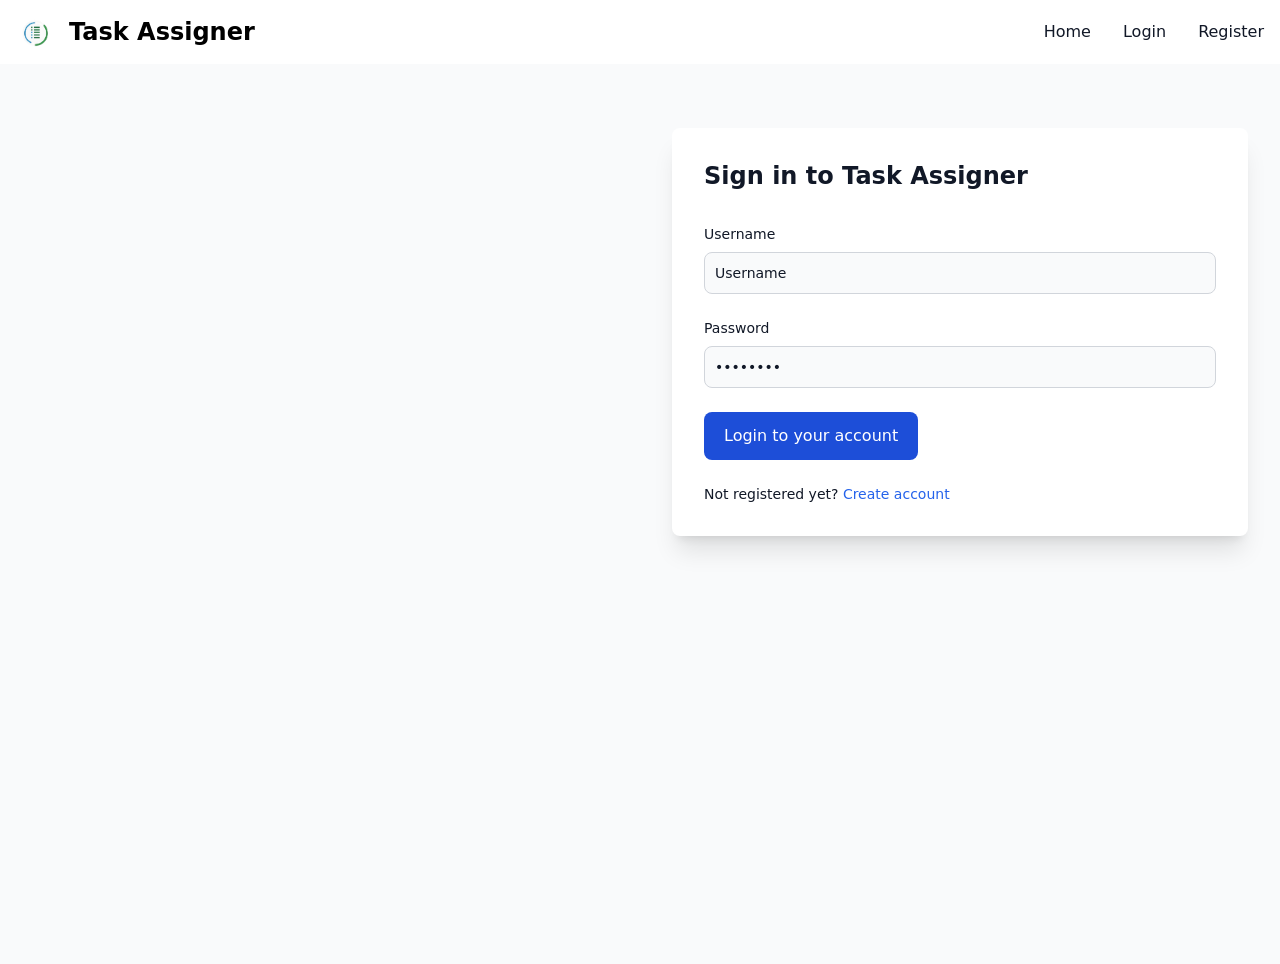
==== index.html @ bffec6d2 "Auto-generated commit" ====
<!doctype html>
<html lang="en" data-critters-container>
<head>
  <meta charset="utf-8">
  <title>Task Assigner</title>
  <base href="/">
  <meta name="viewport" content="width=device-width, initial-scale=1">
  <link rel="icon" type="image/svg+xml" href="https://flowbite.com/docs/images/logo.svg">
<style>*,:before,:after{--tw-border-spacing-x: 0;--tw-border-spacing-y: 0;--tw-translate-x: 0;--tw-translate-y: 0;--tw-rotate: 0;--tw-skew-x: 0;--tw-skew-y: 0;--tw-scale-x: 1;--tw-scale-y: 1;--tw-pan-x: ;--tw-pan-y: ;--tw-pinch-zoom: ;--tw-scroll-snap-strictness: proximity;--tw-gradient-from-position: ;--tw-gradient-via-position: ;--tw-gradient-to-position: ;--tw-ordinal: ;--tw-slashed-zero: ;--tw-numeric-figure: ;--tw-numeric-spacing: ;--tw-numeric-fraction: ;--tw-ring-inset: ;--tw-ring-offset-width: 0px;--tw-ring-offset-color: #fff;--tw-ring-color: rgb(59 130 246 / .5);--tw-ring-offset-shadow: 0 0 #0000;--tw-ring-shadow: 0 0 #0000;--tw-shadow: 0 0 #0000;--tw-shadow-colored: 0 0 #0000;--tw-blur: ;--tw-brightness: ;--tw-contrast: ;--tw-grayscale: ;--tw-hue-rotate: ;--tw-invert: ;--tw-saturate: ;--tw-sepia: ;--tw-drop-shadow: ;--tw-backdrop-blur: ;--tw-backdrop-brightness: ;--tw-backdrop-contrast: ;--tw-backdrop-grayscale: ;--tw-backdrop-hue-rotate: ;--tw-backdrop-invert: ;--tw-backdrop-opacity: ;--tw-backdrop-saturate: ;--tw-backdrop-sepia: ;--tw-contain-size: ;--tw-contain-layout: ;--tw-contain-paint: ;--tw-contain-style: }*,:before,:after{box-sizing:border-box;border-width:0;border-style:solid;border-color:#e5e7eb}:before,:after{--tw-content: ""}html{line-height:1.5;-webkit-text-size-adjust:100%;-moz-tab-size:4;tab-size:4;font-family:ui-sans-serif,system-ui,sans-serif,"Apple Color Emoji","Segoe UI Emoji",Segoe UI Symbol,"Noto Color Emoji";font-feature-settings:normal;font-variation-settings:normal;-webkit-tap-highlight-color:transparent}body{margin:0;line-height:inherit}@import "flowbite"
</style><link rel="stylesheet" href="styles-WGLTDT2D.css" media="print" onload="this.media='all'"><noscript><link rel="stylesheet" href="styles-WGLTDT2D.css"></noscript></head>
<body>
  <app-root></app-root>
<script src="polyfills-FFHMD2TL.js" type="module"></script><script src="main-JD5FSINZ.js" type="module"></script></body>
</html>
---- styles-WGLTDT2D.css ----
*,:before,:after{--tw-border-spacing-x: 0;--tw-border-spacing-y: 0;--tw-translate-x: 0;--tw-translate-y: 0;--tw-rotate: 0;--tw-skew-x: 0;--tw-skew-y: 0;--tw-scale-x: 1;--tw-scale-y: 1;--tw-pan-x: ;--tw-pan-y: ;--tw-pinch-zoom: ;--tw-scroll-snap-strictness: proximity;--tw-gradient-from-position: ;--tw-gradient-via-position: ;--tw-gradient-to-position: ;--tw-ordinal: ;--tw-slashed-zero: ;--tw-numeric-figure: ;--tw-numeric-spacing: ;--tw-numeric-fraction: ;--tw-ring-inset: ;--tw-ring-offset-width: 0px;--tw-ring-offset-color: #fff;--tw-ring-color: rgb(59 130 246 / .5);--tw-ring-offset-shadow: 0 0 #0000;--tw-ring-shadow: 0 0 #0000;--tw-shadow: 0 0 #0000;--tw-shadow-colored: 0 0 #0000;--tw-blur: ;--tw-brightness: ;--tw-contrast: ;--tw-grayscale: ;--tw-hue-rotate: ;--tw-invert: ;--tw-saturate: ;--tw-sepia: ;--tw-drop-shadow: ;--tw-backdrop-blur: ;--tw-backdrop-brightness: ;--tw-backdrop-contrast: ;--tw-backdrop-grayscale: ;--tw-backdrop-hue-rotate: ;--tw-backdrop-invert: ;--tw-backdrop-opacity: ;--tw-backdrop-saturate: ;--tw-backdrop-sepia: ;--tw-contain-size: ;--tw-contain-layout: ;--tw-contain-paint: ;--tw-contain-style: }::backdrop{--tw-border-spacing-x: 0;--tw-border-spacing-y: 0;--tw-translate-x: 0;--tw-translate-y: 0;--tw-rotate: 0;--tw-skew-x: 0;--tw-skew-y: 0;--tw-scale-x: 1;--tw-scale-y: 1;--tw-pan-x: ;--tw-pan-y: ;--tw-pinch-zoom: ;--tw-scroll-snap-strictness: proximity;--tw-gradient-from-position: ;--tw-gradient-via-position: ;--tw-gradient-to-position: ;--tw-ordinal: ;--tw-slashed-zero: ;--tw-numeric-figure: ;--tw-numeric-spacing: ;--tw-numeric-fraction: ;--tw-ring-inset: ;--tw-ring-offset-width: 0px;--tw-ring-offset-color: #fff;--tw-ring-color: rgb(59 130 246 / .5);--tw-ring-offset-shadow: 0 0 #0000;--tw-ring-shadow: 0 0 #0000;--tw-shadow: 0 0 #0000;--tw-shadow-colored: 0 0 #0000;--tw-blur: ;--tw-brightness: ;--tw-contrast: ;--tw-grayscale: ;--tw-hue-rotate: ;--tw-invert: ;--tw-saturate: ;--tw-sepia: ;--tw-drop-shadow: ;--tw-backdrop-blur: ;--tw-backdrop-brightness: ;--tw-backdrop-contrast: ;--tw-backdrop-grayscale: ;--tw-backdrop-hue-rotate: ;--tw-backdrop-invert: ;--tw-backdrop-opacity: ;--tw-backdrop-saturate: ;--tw-backdrop-sepia: ;--tw-contain-size: ;--tw-contain-layout: ;--tw-contain-paint: ;--tw-contain-style: }*,:before,:after{box-sizing:border-box;border-width:0;border-style:solid;border-color:#e5e7eb}:before,:after{--tw-content: ""}html,:host{line-height:1.5;-webkit-text-size-adjust:100%;-moz-tab-size:4;tab-size:4;font-family:ui-sans-serif,system-ui,sans-serif,"Apple Color Emoji","Segoe UI Emoji",Segoe UI Symbol,"Noto Color Emoji";font-feature-settings:normal;font-variation-settings:normal;-webkit-tap-highlight-color:transparent}body{margin:0;line-height:inherit}hr{height:0;color:inherit;border-top-width:1px}abbr:where([title]){text-decoration:underline dotted}h1,h2,h3,h4,h5,h6{font-size:inherit;font-weight:inherit}a{color:inherit;text-decoration:inherit}b,strong{font-weight:bolder}code,kbd,samp,pre{font-family:ui-monospace,SFMono-Regular,Menlo,Monaco,Consolas,Liberation Mono,Courier New,monospace;font-feature-settings:normal;font-variation-settings:normal;font-size:1em}small{font-size:80%}sub,sup{font-size:75%;line-height:0;position:relative;vertical-align:baseline}sub{bottom:-.25em}sup{top:-.5em}table{text-indent:0;border-color:inherit;border-collapse:collapse}button,input,optgroup,select,textarea{font-family:inherit;font-feature-settings:inherit;font-variation-settings:inherit;font-size:100%;font-weight:inherit;line-height:inherit;letter-spacing:inherit;color:inherit;margin:0;padding:0}button,select{text-transform:none}button,input:where([type=button]),input:where([type=reset]),input:where([type=submit]){-webkit-appearance:button;background-color:transparent;background-image:none}:-moz-focusring{outline:auto}:-moz-ui-invalid{box-shadow:none}progress{vertical-align:baseline}::-webkit-inner-spin-button,::-webkit-outer-spin-button{height:auto}[type=search]{-webkit-appearance:textfield;outline-offset:-2px}::-webkit-search-decoration{-webkit-appearance:none}::-webkit-file-upload-button{-webkit-appearance:button;font:inherit}summary{display:list-item}blockquote,dl,dd,h1,h2,h3,h4,h5,h6,hr,figure,p,pre{margin:0}fieldset{margin:0;padding:0}legend{padding:0}ol,ul,menu{list-style:none;margin:0;padding:0}dialog{padding:0}textarea{resize:vertical}input::placeholder,textarea::placeholder{opacity:1;color:#9ca3af}button,[role=button]{cursor:pointer}:disabled{cursor:default}img,svg,video,canvas,audio,iframe,embed,object{display:block;vertical-align:middle}img,video{max-width:100%;height:auto}[hidden]:where(:not([hidden=until-found])){display:none}.tooltip-arrow,.tooltip-arrow:before{position:absolute;width:8px;height:8px;background:inherit}.tooltip-arrow{visibility:hidden}.tooltip-arrow:before{content:"";visibility:visible;transform:rotate(45deg)}[data-tooltip-style^=light]+.tooltip>.tooltip-arrow:before{border-style:solid;border-color:var(--color-gray-200)}[data-tooltip-style^=light]+.tooltip[data-popper-placement^=top]>.tooltip-arrow:before{border-bottom-width:1px;border-right-width:1px}[data-tooltip-style^=light]+.tooltip[data-popper-placement^=right]>.tooltip-arrow:before{border-bottom-width:1px;border-left-width:1px}[data-tooltip-style^=light]+.tooltip[data-popper-placement^=bottom]>.tooltip-arrow:before{border-top-width:1px;border-left-width:1px}[data-tooltip-style^=light]+.tooltip[data-popper-placement^=left]>.tooltip-arrow:before{border-top-width:1px;border-right-width:1px}.tooltip[data-popper-placement^=top]>.tooltip-arrow{bottom:-4px}.tooltip[data-popper-placement^=bottom]>.tooltip-arrow{top:-4px}.tooltip[data-popper-placement^=left]>.tooltip-arrow{right:-4px}.tooltip[data-popper-placement^=right]>.tooltip-arrow{left:-4px}.tooltip.invisible>.tooltip-arrow:before{visibility:hidden}[data-popper-arrow],[data-popper-arrow]:before{position:absolute;width:8px;height:8px;background:inherit}[data-popper-arrow]{visibility:hidden}[data-popper-arrow]:before{content:"";visibility:visible;transform:rotate(45deg)}[data-popper-arrow]:after{content:"";visibility:visible;transform:rotate(45deg);position:absolute;width:9px;height:9px;background:inherit}[role=tooltip]>[data-popper-arrow]:before{border-style:solid;border-color:var(--color-gray-200)}.dark [role=tooltip]>[data-popper-arrow]:before{border-style:solid;border-color:var(--color-gray-600)}[role=tooltip]>[data-popper-arrow]:after{border-style:solid;border-color:var(--color-gray-200)}.dark [role=tooltip]>[data-popper-arrow]:after{border-style:solid;border-color:var(--color-gray-600)}[data-popover][role=tooltip][data-popper-placement^=top]>[data-popper-arrow]:before{border-bottom-width:1px;border-right-width:1px}[data-popover][role=tooltip][data-popper-placement^=top]>[data-popper-arrow]:after{border-bottom-width:1px;border-right-width:1px}[data-popover][role=tooltip][data-popper-placement^=right]>[data-popper-arrow]:before{border-bottom-width:1px;border-left-width:1px}[data-popover][role=tooltip][data-popper-placement^=right]>[data-popper-arrow]:after{border-bottom-width:1px;border-left-width:1px}[data-popover][role=tooltip][data-popper-placement^=bottom]>[data-popper-arrow]:before{border-top-width:1px;border-left-width:1px}[data-popover][role=tooltip][data-popper-placement^=bottom]>[data-popper-arrow]:after{border-top-width:1px;border-left-width:1px}[data-popover][role=tooltip][data-popper-placement^=left]>[data-popper-arrow]:before{border-top-width:1px;border-right-width:1px}[data-popover][role=tooltip][data-popper-placement^=left]>[data-popper-arrow]:after{border-top-width:1px;border-right-width:1px}[data-popover][role=tooltip][data-popper-placement^=top]>[data-popper-arrow]{bottom:-5px}[data-popover][role=tooltip][data-popper-placement^=bottom]>[data-popper-arrow]{top:-5px}[data-popover][role=tooltip][data-popper-placement^=left]>[data-popper-arrow]{right:-5px}[data-popover][role=tooltip][data-popper-placement^=right]>[data-popper-arrow]{left:-5px}[role=tooltip].invisible>[data-popper-arrow]:before{visibility:hidden}[role=tooltip].invisible>[data-popper-arrow]:after{visibility:hidden}[type=text],[type=email],[type=url],[type=password],[type=number],[type=date],[type=datetime-local],[type=month],[type=search],[type=tel],[type=time],[type=week],[multiple],textarea,select{appearance:none;background-color:#fff;border-color:var(--color-gray-500);border-width:1px;border-radius:0;padding:.5rem .75rem;font-size:1rem;line-height:1.5rem;--tw-shadow: 0 0 #0000}[type=text]:focus,[type=email]:focus,[type=url]:focus,[type=password]:focus,[type=number]:focus,[type=date]:focus,[type=datetime-local]:focus,[type=month]:focus,[type=search]:focus,[type=tel]:focus,[type=time]:focus,[type=week]:focus,[multiple]:focus,textarea:focus,select:focus{outline:2px solid transparent;outline-offset:2px;--tw-ring-inset: var(--tw-empty, );--tw-ring-offset-width: 0px;--tw-ring-offset-color: #fff;--tw-ring-color: var(--color-blue-600);--tw-ring-offset-shadow: var(--tw-ring-inset) 0 0 0 var(--tw-ring-offset-width) var(--tw-ring-offset-color);--tw-ring-shadow: var(--tw-ring-inset) 0 0 0 calc(1px + var(--tw-ring-offset-width)) var(--tw-ring-color);box-shadow:var(--tw-ring-offset-shadow),var(--tw-ring-shadow),var(--tw-shadow);border-color:var(--color-blue-600)}input::placeholder,textarea::placeholder{color:var(--color-gray-500);opacity:1}::-webkit-datetime-edit-fields-wrapper{padding:0}input[type=time]::-webkit-calendar-picker-indicator{background:none}select:not([size]){background-image:url("data:image/svg+xml,%3csvg aria-hidden='true' xmlns='http://www.w3.org/2000/svg' fill='none' viewBox='0 0 10 6'%3e %3cpath stroke='%236b7280' stroke-linecap='round' stroke-linejoin='round' stroke-width='2' d='m1 1 4 4 4-4'/%3e %3c/svg%3e");background-position:right .75rem center;background-repeat:no-repeat;background-size:.75em .75em;padding-right:2.5rem;-webkit-print-color-adjust:exact;print-color-adjust:exact}:is([dir=rtl]) select:not([size]){background-position:left .75rem center;padding-right:.75rem;padding-left:0}[multiple]{background-image:initial;background-position:initial;background-repeat:unset;background-size:initial;padding-right:.75rem;-webkit-print-color-adjust:unset;print-color-adjust:unset}[type=checkbox],[type=radio]{appearance:none;padding:0;-webkit-print-color-adjust:exact;print-color-adjust:exact;display:inline-block;vertical-align:middle;background-origin:border-box;-webkit-user-select:none;user-select:none;flex-shrink:0;height:1rem;width:1rem;color:var(--color-blue-600);background-color:#fff;border-color:--color-gray-500;border-width:1px;--tw-shadow: 0 0 #0000}[type=checkbox]{border-radius:0}[type=radio]{border-radius:100%}[type=checkbox]:focus,[type=radio]:focus{outline:2px solid transparent;outline-offset:2px;--tw-ring-inset: var(--tw-empty, );--tw-ring-offset-width: 2px;--tw-ring-offset-color: #fff;--tw-ring-color: var(--color-blue-600);--tw-ring-offset-shadow: var(--tw-ring-inset) 0 0 0 var(--tw-ring-offset-width) var(--tw-ring-offset-color);--tw-ring-shadow: var(--tw-ring-inset) 0 0 0 calc(2px + var(--tw-ring-offset-width)) var(--tw-ring-color);box-shadow:var(--tw-ring-offset-shadow),var(--tw-ring-shadow),var(--tw-shadow)}[type=checkbox]:checked,[type=radio]:checked,.dark [type=checkbox]:checked,.dark [type=radio]:checked{border-color:transparent!important;background-color:currentColor!important;background-size:.55em .55em;background-position:center;background-repeat:no-repeat}[type=checkbox]:checked{background-image:url("data:image/svg+xml,%3csvg aria-hidden='true' xmlns='http://www.w3.org/2000/svg' fill='none' viewBox='0 0 16 12'%3e %3cpath stroke='white' stroke-linecap='round' stroke-linejoin='round' stroke-width='3' d='M1 5.917 5.724 10.5 15 1.5'/%3e %3c/svg%3e");background-repeat:no-repeat;background-size:.55em .55em;-webkit-print-color-adjust:exact;print-color-adjust:exact}[type=radio]:checked{background-image:url("data:image/svg+xml,%3csvg viewBox='0 0 16 16' fill='white' xmlns='http://www.w3.org/2000/svg'%3e%3ccircle cx='8' cy='8' r='3'/%3e%3c/svg%3e");background-size:1em 1em}.dark [type=radio]:checked{background-image:url("data:image/svg+xml,%3csvg viewBox='0 0 16 16' fill='white' xmlns='http://www.w3.org/2000/svg'%3e%3ccircle cx='8' cy='8' r='3'/%3e%3c/svg%3e");background-size:1em 1em}[type=checkbox]:indeterminate{background-image:url("data:image/svg+xml,%3csvg aria-hidden='true' xmlns='http://www.w3.org/2000/svg' fill='none' viewBox='0 0 16 12'%3e %3cpath stroke='white' stroke-linecap='round' stroke-linejoin='round' stroke-width='3' d='M0.5 6h14'/%3e %3c/svg%3e");background-color:currentColor!important;border-color:transparent!important;background-position:center;background-repeat:no-repeat;background-size:.55em .55em;-webkit-print-color-adjust:exact;print-color-adjust:exact}[type=checkbox]:indeterminate:hover,[type=checkbox]:indeterminate:focus{border-color:transparent!important;background-color:currentColor!important}[type=file]{background:unset;border-color:inherit;border-width:0;border-radius:0;padding:0;font-size:unset;line-height:inherit}[type=file]:focus{outline:1px auto inherit}input[type=file]::file-selector-button{color:#fff;background:var(--color-gray-800);border:0;font-weight:500;font-size:0;cursor:pointer;padding:.625rem 1rem .625rem 2rem;margin-inline-start:-1rem;margin-inline-end:1rem}input[type=file]::file-selector-button:hover{background:var(--color-gray-700)}:is([dir=rtl]) input[type=file]::file-selector-button{padding-right:2rem;padding-left:1rem}.dark input[type=file]::file-selector-button{color:#fff;background:var(--color-gray-600)}.dark input[type=file]::file-selector-button:hover{background:var(--color-gray-500)}input[type=range]::-webkit-slider-thumb{height:1.25rem;width:1.25rem;background:var(--color-blue-600);border-radius:9999px;border:0;appearance:none;-moz-appearance:none;-webkit-appearance:none;cursor:pointer}input[type=range]:disabled::-webkit-slider-thumb{background:var(--color-gray-400)}.dark input[type=range]:disabled::-webkit-slider-thumb{background:var(--color-gray-500)}input[type=range]:focus::-webkit-slider-thumb{outline:2px solid transparent;outline-offset:2px;--tw-ring-offset-shadow: var(--tw-ring-inset) 0 0 0 var(--tw-ring-offset-width) var(--tw-ring-offset-color);--tw-ring-shadow: var(--tw-ring-inset) 0 0 0 calc(4px + var(--tw-ring-offset-width)) var(--tw-ring-color);box-shadow:var(--tw-ring-offset-shadow),var(--tw-ring-shadow),var(--tw-shadow, 0 0 #0000);--tw-ring-opacity: 1px;--tw-ring-color: rgb(164 202 254 / var(--tw-ring-opacity))}input[type=range]::-moz-range-thumb{height:1.25rem;width:1.25rem;background:var(--color-blue-600);border-radius:9999px;border:0;appearance:none;-moz-appearance:none;-webkit-appearance:none;cursor:pointer}input[type=range]:disabled::-moz-range-thumb{background:var(--color-gray-400)}.dark input[type=range]:disabled::-moz-range-thumb{background:var(--color-gray-500)}input[type=range]::-moz-range-progress{background:var(--color-blue-500)}input[type=range]::-ms-fill-lower{background:var(--color-blue-500)}.toggle-bg:after{content:"";position:absolute;top:.125rem;left:.125rem;background:#fff;border-color:var(--color-gray-300);border-width:1px;border-radius:9999px;height:1.25rem;width:1.25rem;transition-property:background-color,border-color,color,fill,stroke,opacity,box-shadow,transform,filter,backdrop-filter,-webkit-backdrop-filter;transition-duration:.15s;box-shadow:var(--tw-ring-inset) 0 0 0 calc(0px + var(--tw-ring-offset-width)) var(--tw-ring-color)}input:checked+.toggle-bg:after{transform:translate(100%);border-color:#fff}input:checked+.toggle-bg{background:var(--color-blue-600);border-color:var(--color-blue-600)}.container{width:100%}@media (min-width: 640px){.container{max-width:640px}}@media (min-width: 768px){.container{max-width:768px}}@media (min-width: 1024px){.container{max-width:1024px}}@media (min-width: 1280px){.container{max-width:1280px}}@media (min-width: 1536px){.container{max-width:1536px}}.selectedCell{background-color:var(--color-gray-50)}.dark .selectedCell{background-color:var(--color-gray-700)}.datatable-wrapper{width:100%}.datatable-wrapper .datatable-top{display:flex;justify-content:space-between;flex-direction:column-reverse;align-items:start;gap:1rem;margin-bottom:1rem}@media (min-width: 640px){.datatable-wrapper .datatable-top{flex-direction:row-reverse;align-items:center}}.datatable-wrapper .datatable-search .datatable-input,.datatable-wrapper .datatable-input{color:var(--color-gray-900);font-size:0;border:1px solid var(--color-gray-300);border-radius:.5rem;background-color:var(--color-gray-50);min-width:16rem}.dark .datatable-wrapper .datatable-search .datatable-input,.dark .datatable-wrapper .datatable-input{color:#fff;background-color:var(--color-gray-800);border:1px solid var(--color-gray-700)}.datatable-wrapper thead th .datatable-input{background-color:#fff;font-weight:400;color:var(--color-gray-900);padding-top:.35rem;padding-bottom:.35rem;min-width:0}.dark .datatable-wrapper thead th .datatable-input{background-color:var(--color-gray-700);border-color:var(--color-gray-600);color:#fff}.datatable-wrapper .datatable-top .datatable-dropdown{color:var(--color-gray-500);font-size:0}.dark .datatable-wrapper .datatable-top .datatable-dropdown{color:var(--color-gray-400)}.datatable-wrapper .datatable-top .datatable-dropdown .datatable-selector{background-color:var(--color-gray-50);color:var(--color-gray-900);font-size:0;border:1px solid var(--color-gray-300);border-radius:.5rem;margin-right:.25rem;min-width:4rem}.dark .datatable-wrapper .datatable-top .datatable-dropdown .datatable-selector{background-color:var(--color-gray-800);border:1px solid var(--color-gray-700);color:#fff}.datatable-wrapper .datatable-container thead tr.search-filtering-row th{padding-top:0}.datatable-wrapper .datatable-search .datatable-input:focus{border-color:var(--color-blue-600)}.datatable-wrapper .datatable-container{overflow-x:auto}.datatable-wrapper .datatable-table{width:100%;font-size:0;color:var(--color-gray-500);text-align:left}.dark .datatable-wrapper .datatable-table{color:var(--color-gray-400)}.datatable-wrapper .datatable-table thead{font-size:0;color:var(--color-gray-500);background-color:var(--color-gray-50)}.dark .datatable-wrapper .datatable-table thead{color:var(--color-gray-400);background-color:var(--color-gray-800)}.datatable-wrapper .datatable-table thead th{white-space:nowrap}.datatable-wrapper .datatable-table thead th,.datatable-wrapper .datatable-table tbody th,.datatable-wrapper .datatable-table tbody td{width:auto!important;padding:.75rem 1.5rem}.datatable-wrapper .datatable-table thead th .datatable-sorter,.datatable-wrapper .datatable-table thead th{text-transform:uppercase}.datatable-wrapper .datatable-table thead th .datatable-sorter:hover,.datatable-wrapper .datatable-table thead th.datatable-ascending .datatable-sorter,.datatable-wrapper .datatable-table thead th.datatable-descending .datatable-sorter{color:var(--color-gray-900)}.dark .datatable-wrapper .datatable-table thead th .datatable-sorter:hover,.dark .datatable-wrapper .datatable-table thead th.datatable-ascending .datatable-sorter,.dark .datatable-wrapper .datatable-table thead th.datatable-descending .datatable-sorter{color:#fff}.datatable-wrapper .datatable-table tbody tr.selected{background-color:var(--color-gray-100)}.dark .datatable-wrapper .datatable-table tbody tr.selected{background-color:var(--color-gray-700)}.datatable-wrapper .datatable-table tbody tr{border-bottom:1px solid var(--color-gray-200)}.dark .datatable-wrapper .datatable-table tbody tr{border-bottom:1px solid var(--color-gray-700)}.datatable-wrapper .datatable-table .datatable-empty{text-align:center}.datatable-wrapper .datatable-bottom{display:flex;flex-direction:column;justify-content:space-between;align-items:start;margin-top:1rem;gap:1rem}@media (min-width: 640px){.datatable-wrapper .datatable-bottom{flex-direction:row;align-items:center}}.datatable-wrapper .datatable-bottom .datatable-info{color:var(--color-gray-500);font-size:0}.dark .datatable-wrapper .datatable-bottom .datatable-info{color:var(--color-gray-400)}.datatable-wrapper .datatable-bottom .datatable-pagination .datatable-pagination-list{display:flex;align-items:center;height:2rem;font-size:0}.datatable-wrapper .datatable-bottom .datatable-pagination .datatable-pagination-list-item-link{display:flex;align-items:center;color:var(--color-gray-500);font-weight:500;padding-left:.75rem;padding-right:.75rem;height:2rem;font-size:0;border-top:1px solid var(--color-gray-300);border-bottom:1px solid var(--color-gray-300);border-right:1px solid var(--color-gray-300)}.dark .datatable-wrapper .datatable-bottom .datatable-pagination .datatable-pagination-list-item-link{color:var(--color-gray-400);border-color:var(--color-gray-700)}.datatable-wrapper .datatable-bottom .datatable-pagination .datatable-pagination-list-item:first-of-type,.datatable-wrapper .datatable-bottom .datatable-pagination .datatable-pagination-list-item:last-of-type{position:relative}.datatable-wrapper .datatable-bottom .datatable-pagination .datatable-pagination-list-item:first-of-type .datatable-pagination-list-item-link,.datatable-wrapper .datatable-bottom .datatable-pagination .datatable-pagination-list-item:last-of-type .datatable-pagination-list-item-link{color:transparent}.dark .datatable-wrapper .datatable-bottom .datatable-pagination .datatable-pagination-list-item:first-of-type .datatable-pagination-list-item-link,.dark .datatable-wrapper .datatable-bottom .datatable-pagination .datatable-pagination-list-item:last-of-type .datatable-pagination-list-item-link{color:transparent}.datatable-wrapper .datatable-bottom .datatable-pagination .datatable-pagination-list-item:first-of-type .datatable-pagination-list-item-link:after{content:url("data:image/svg+xml,%3csvg aria-hidden='true' xmlns='http://www.w3.org/2000/svg' width='20' height='20' fill='none' viewBox='0 0 24 24'%3e %3cpath stroke='%236b7280' stroke-linecap='round' stroke-linejoin='round' stroke-width='2' d='m14 8-4 4 4 4'/%3e %3c/svg%3e");position:absolute;top:50%;left:50%;width:1.3rem;height:1.3rem;transform:translate(-50%,-50%)}.datatable-wrapper .datatable-bottom .datatable-pagination .datatable-pagination-list-item:first-of-type .datatable-pagination-list-item-link:hover:after{content:url("data:image/svg+xml,%3csvg aria-hidden='true' xmlns='http://www.w3.org/2000/svg' width='20' height='20' fill='none' viewBox='0 0 24 24'%3e %3cpath stroke='%23111827' stroke-linecap='round' stroke-linejoin='round' stroke-width='2' d='m14 8-4 4 4 4'/%3e %3c/svg%3e")}.dark .datatable-wrapper .datatable-bottom .datatable-pagination .datatable-pagination-list-item:first-of-type .datatable-pagination-list-item-link:after{content:url("data:image/svg+xml,%3csvg aria-hidden='true' xmlns='http://www.w3.org/2000/svg' width='20' height='20' fill='none' viewBox='0 0 24 24'%3e %3cpath stroke='%239ca3af' stroke-linecap='round' stroke-linejoin='round' stroke-width='2' d='m14 8-4 4 4 4'/%3e %3c/svg%3e")}.dark .datatable-wrapper .datatable-bottom .datatable-pagination .datatable-pagination-list-item:first-of-type .datatable-pagination-list-item-link:hover:after{content:url("data:image/svg+xml,%3csvg aria-hidden='true' xmlns='http://www.w3.org/2000/svg' width='20' height='20' fill='none' viewBox='0 0 24 24'%3e %3cpath stroke='white' stroke-linecap='round' stroke-linejoin='round' stroke-width='2' d='m14 8-4 4 4 4'/%3e %3c/svg%3e")}.datatable-wrapper .datatable-bottom .datatable-pagination .datatable-pagination-list-item:last-of-type .datatable-pagination-list-item-link:after{content:url("data:image/svg+xml,%3csvg aria-hidden='true' xmlns='http://www.w3.org/2000/svg' width='20' height='20' fill='none' viewBox='0 0 24 24'%3e %3cpath stroke='%236b7280' stroke-linecap='round' stroke-linejoin='round' stroke-width='2' d='m10 16 4-4-4-4'/%3e %3c/svg%3e");position:absolute;top:50%;right:50%;width:1.3rem;height:1.3rem;transform:translate(50%,-50%)}.datatable-wrapper .datatable-bottom .datatable-pagination .datatable-pagination-list-item:last-of-type .datatable-pagination-list-item-link:hover:after{content:url("data:image/svg+xml,%3csvg aria-hidden='true' xmlns='http://www.w3.org/2000/svg' width='20' height='20' fill='none' viewBox='0 0 24 24'%3e %3cpath stroke='%23111827' stroke-linecap='round' stroke-linejoin='round' stroke-width='2' d='m10 16 4-4-4-4'/%3e %3c/svg%3e")}.dark .datatable-wrapper .datatable-bottom .datatable-pagination .datatable-pagination-list-item:last-of-type .datatable-pagination-list-item-link:after{content:url("data:image/svg+xml,%3csvg aria-hidden='true' xmlns='http://www.w3.org/2000/svg' width='20' height='20' fill='none' viewBox='0 0 24 24'%3e %3cpath stroke='%239ca3af' stroke-linecap='round' stroke-linejoin='round' stroke-width='2' d='m10 16 4-4-4-4'/%3e %3c/svg%3e")}.dark .datatable-wrapper .datatable-bottom .datatable-pagination .datatable-pagination-list-item:last-of-type .datatable-pagination-list-item-link:hover:after{content:url("data:image/svg+xml,%3csvg aria-hidden='true' xmlns='http://www.w3.org/2000/svg' width='20' height='20' fill='none' viewBox='0 0 24 24'%3e %3cpath stroke='white' stroke-linecap='round' stroke-linejoin='round' stroke-width='2' d='m10 16 4-4-4-4'/%3e %3c/svg%3e")}.datatable-wrapper .datatable-bottom .datatable-pagination .datatable-pagination-list-item:first-of-type .datatable-pagination-list-item-link{border-top-left-radius:.5rem;border-bottom-left-radius:.5rem;border-left:1px solid var(--color-gray-300)}.dark .datatable-wrapper .datatable-bottom .datatable-pagination .datatable-pagination-list-item:first-of-type .datatable-pagination-list-item-link{border-left:1px solid var(--color-gray-700)}.datatable-wrapper .datatable-bottom .datatable-pagination .datatable-pagination-list-item:last-of-type .datatable-pagination-list-item-link{border-top-right-radius:.5rem;border-bottom-right-radius:.5rem;border-left:0}.datatable-wrapper .datatable-bottom .datatable-pagination .datatable-pagination-list-item-link:hover{background-color:var(--color-gray-50);color:var(--color-gray-700)}.dark .datatable-wrapper .datatable-bottom .datatable-pagination .datatable-pagination-list-item-link:hover{background-color:var(--color-gray-700);color:#fff}.apexcharts-canvas .apexcharts-tooltip{background-color:#fff!important;color:var(--color-gray-700)!important;border:0!important;border-radius:.25rem!important;box-shadow:0 4px 6px -1px #0000001a,0 2px 4px -2px #0000001a!important}.dark .apexcharts-canvas .apexcharts-tooltip{background-color:var(--color-gray-700)!important;color:var(--color-gray-400)!important;border-color:transparent!important;box-shadow:0 4px 6px -1px #0000001a,0 2px 4px -2px #0000001a!important}.apexcharts-canvas .apexcharts-tooltip .apexcharts-tooltip-title{padding:.5rem .75rem!important;margin-bottom:.75rem!important;background-color:var(--color-gray-100)!important;border-bottom-color:var(--color-gray-200)!important;font-size:0!important;font-weight:400!important;color:var(--color-gray-500)!important}.dark .apexcharts-canvas .apexcharts-tooltip .apexcharts-tooltip-title{background-color:var(--color-gray-600)!important;border-color:var(--color-gray-500)!important;color:var(--color-gray-500)!important}.apexcharts-canvas .apexcharts-xaxistooltip{color:var(--color-gray-500)!important;padding:.5rem .75rem!important;border-color:transparent!important;background-color:#fff!important;border-radius:.25rem!important;box-shadow:0 4px 6px -1px #0000001a,0 2px 4px -2px #0000001a!important}.dark .apexcharts-canvas .apexcharts-xaxistooltip{color:var(--color-gray-400)!important;background-color:var(--color-gray-700)!important}.apexcharts-canvas .apexcharts-tooltip .apexcharts-tooltip-text-y-label{color:var(--color-gray-500)!important;font-size:0!important}.dark .apexcharts-canvas .apexcharts-tooltip .apexcharts-tooltip-text-y-label{color:var(--color-gray-400)!important}.apexcharts-canvas .apexcharts-tooltip .apexcharts-tooltip-text-y-value{color:var(--color-gray-900);font-size:0!important}:is([dir=rtl]) .apexcharts-tooltip .apexcharts-tooltip-marker{margin-right:0!important;margin-left:e!important}.dark .apexcharts-canvas .apexcharts-tooltip .apexcharts-tooltip-text-y-value{color:#fff!important}.apexcharts-canvas .apexcharts-xaxistooltip-text{font-weight:400!important;font-size:0!important}.apexcharts-canvas .apexcharts-xaxistooltip:after,.apexcharts-canvas .apexcharts-xaxistooltip:before{border-bottom-color:#fff!important}.apexcharts-canvas .apexcharts-xaxistooltip:after{border-width:8px!important;margin-left:-8px!important}.apexcharts-canvas .apexcharts-xaxistooltip:before{border-width:10px!important;margin-left:-10px!important}.dark .apexcharts-canvas .apexcharts-xaxistooltip:after,.dark .apexcharts-canvas .apexcharts-xaxistooltip:before{border-bottom-color:var(--color-gray-700)!important}.apexcharts-canvas .apexcharts-tooltip-series-group.apexcharts-active .apexcharts-tooltip-y-group{padding:0!important}.apexcharts-canvas .apexcharts-tooltip-series-group.apexcharts-active{padding-left:.75rem!important;padding-right:.75rem!important;padding-bottom:.75rem!important;background-color:#fff!important;color:var(--color-gray-500)!important}.dark .apexcharts-canvas .apexcharts-tooltip-series-group.apexcharts-active{background-color:var(--color-gray-700)!important;color:var(--color-gray-400)!important}.apexcharts-canvas .apexcharts-tooltip-series-group.apexcharts-active:first-of-type{padding-top:.75rem!important}.apexcharts-canvas .apexcharts-legend{padding:0!important}.apexcharts-canvas .apexcharts-legend-text{font-size:0!important;font-weight:500!important;padding-left:1.25rem!important;color:var(--color-gray-500)!important}:is([dir=rtl]) .apexcharts-canvas .apexcharts-legend-text{padding-right:.5rem!important}.apexcharts-canvas .apexcharts-legend-text:not(.apexcharts-inactive-legend):hover{color:var(--color-gray-900)!important}.dark .apexcharts-canvas .apexcharts-legend-text{color:var(--color-gray-400)!important}.dark .apexcharts-canvas .apexcharts-legend-text:not(.apexcharts-inactive-legend):hover{color:#fff!important}.apexcharts-canvas .apexcharts-legend-series{margin-left:.5rem!important;margin-right:.5rem!important;margin-bottom:.25rem!important;display:flex!important;align-items:center!important}.apexcharts-datalabels-group .apexcharts-text.apexcharts-datalabel-value{fill:var(--color-gray-900)!important;font-size:1.875rem!important;font-weight:700!important}.dark .apexcharts-canvas .apexcharts-datalabels-group .apexcharts-text.apexcharts-datalabel-value{fill:#fff!important}.apexcharts-canvas .apexcharts-datalabels-group .apexcharts-text.apexcharts-datalabel-label{fill:var(--color-gray-500)!important;font-size:1rem!important;font-weight:400!important}.dark .apexcharts-canvas .apexcharts-datalabels-group .apexcharts-text.apexcharts-datalabel-label{fill:var(--color-gray-400)!important}.apexcharts-canvas .apexcharts-datalabels .apexcharts-text.apexcharts-pie-label{font-size:.75rem!important;font-weight:600!important;text-shadow:none!important;filter:none!important}.apexcharts-gridline,.apexcharts-xcrosshairs,.apexcharts-ycrosshairs{stroke:var(--color-gray-200)!important}.dark .apexcharts-gridline,.dark .apexcharts-xcrosshairs,.dark .apexcharts-ycrosshairs{stroke:var(--color-gray-700)!important}.visible{visibility:visible}.invisible{visibility:hidden}.collapse{visibility:collapse}.static{position:static}.fixed{position:fixed}.absolute{position:absolute}.relative{position:relative}.inset-0{inset:0}.bottom-0{bottom:0}.bottom-\[60px\]{bottom:60px}.left-0{left:0}.left-4{left:1rem}.right-0{right:0}.top-0{top:0}.top-4{top:1rem}.z-10{z-index:10}.z-20{z-index:20}.z-30{z-index:30}.z-40{z-index:40}.z-50{z-index:50}.mx-auto{margin-left:auto;margin-right:auto}.mb-1{margin-bottom:.25rem}.mb-2{margin-bottom:.5rem}.mb-4{margin-bottom:1rem}.mb-6{margin-bottom:1.5rem}.mt-10{margin-top:2.5rem}.mt-2{margin-top:.5rem}.mt-4{margin-top:1rem}.mt-6{margin-top:1.5rem}.mt-8{margin-top:2rem}.block{display:block}.inline-block{display:inline-block}.inline{display:inline}.flex{display:flex}.inline-flex{display:inline-flex}.table{display:table}.grid{display:grid}.hidden{display:none}.h-10{height:2.5rem}.h-4{height:1rem}.h-5{height:1.25rem}.h-6{height:1.5rem}.h-8{height:2rem}.h-screen{height:100vh}.min-h-screen{min-height:100vh}.w-1\/2{width:50%}.w-10{width:2.5rem}.w-4{width:1rem}.w-5{width:1.25rem}.w-64{width:16rem}.w-96{width:24rem}.w-full{width:100%}.max-w-2xl{max-width:42rem}.max-w-4xl{max-width:56rem}.max-w-screen-xl{max-width:1280px}.flex-1{flex:1 1 0%}.flex-shrink{flex-shrink:1}.-translate-x-full{--tw-translate-x: -100%;transform:translate(var(--tw-translate-x),var(--tw-translate-y)) rotate(var(--tw-rotate)) skew(var(--tw-skew-x)) skewY(var(--tw-skew-y)) scaleX(var(--tw-scale-x)) scaleY(var(--tw-scale-y))}.-translate-y-full{--tw-translate-y: -100%;transform:translate(var(--tw-translate-x),var(--tw-translate-y)) rotate(var(--tw-rotate)) skew(var(--tw-skew-x)) skewY(var(--tw-skew-y)) scaleX(var(--tw-scale-x)) scaleY(var(--tw-scale-y))}.translate-x-0{--tw-translate-x: 0px;transform:translate(var(--tw-translate-x),var(--tw-translate-y)) rotate(var(--tw-rotate)) skew(var(--tw-skew-x)) skewY(var(--tw-skew-y)) scaleX(var(--tw-scale-x)) scaleY(var(--tw-scale-y))}.translate-x-full{--tw-translate-x: 100%;transform:translate(var(--tw-translate-x),var(--tw-translate-y)) rotate(var(--tw-rotate)) skew(var(--tw-skew-x)) skewY(var(--tw-skew-y)) scaleX(var(--tw-scale-x)) scaleY(var(--tw-scale-y))}.translate-y-full{--tw-translate-y: 100%;transform:translate(var(--tw-translate-x),var(--tw-translate-y)) rotate(var(--tw-rotate)) skew(var(--tw-skew-x)) skewY(var(--tw-skew-y)) scaleX(var(--tw-scale-x)) scaleY(var(--tw-scale-y))}.rotate-180{--tw-rotate: 180deg;transform:translate(var(--tw-translate-x),var(--tw-translate-y)) rotate(var(--tw-rotate)) skew(var(--tw-skew-x)) skewY(var(--tw-skew-y)) scaleX(var(--tw-scale-x)) scaleY(var(--tw-scale-y))}.transform{transform:translate(var(--tw-translate-x),var(--tw-translate-y)) rotate(var(--tw-rotate)) skew(var(--tw-skew-x)) skewY(var(--tw-skew-y)) scaleX(var(--tw-scale-x)) scaleY(var(--tw-scale-y))}.transform-none{transform:none}.cursor-default{cursor:default}.cursor-not-allowed{cursor:not-allowed}.cursor-pointer{cursor:pointer}.resize{resize:both}.grid-cols-4{grid-template-columns:repeat(4,minmax(0,1fr))}.grid-cols-7{grid-template-columns:repeat(7,minmax(0,1fr))}.flex-col{flex-direction:column}.flex-wrap{flex-wrap:wrap}.items-start{align-items:flex-start}.items-end{align-items:flex-end}.items-center{align-items:center}.justify-start{justify-content:flex-start}.justify-end{justify-content:flex-end}.justify-center{justify-content:center}.justify-between{justify-content:space-between}.gap-2{gap:.5rem}.gap-4{gap:1rem}.gap-8{gap:2rem}.space-x-2>:not([hidden])~:not([hidden]){--tw-space-x-reverse: 0;margin-right:calc(.5rem * var(--tw-space-x-reverse));margin-left:calc(.5rem * calc(1 - var(--tw-space-x-reverse)))}.space-x-3>:not([hidden])~:not([hidden]){--tw-space-x-reverse: 0;margin-right:calc(.75rem * var(--tw-space-x-reverse));margin-left:calc(.75rem * calc(1 - var(--tw-space-x-reverse)))}.space-y-2>:not([hidden])~:not([hidden]){--tw-space-y-reverse: 0;margin-top:calc(.5rem * calc(1 - var(--tw-space-y-reverse)));margin-bottom:calc(.5rem * var(--tw-space-y-reverse))}.space-y-4>:not([hidden])~:not([hidden]){--tw-space-y-reverse: 0;margin-top:calc(1rem * calc(1 - var(--tw-space-y-reverse)));margin-bottom:calc(1rem * var(--tw-space-y-reverse))}.space-y-6>:not([hidden])~:not([hidden]){--tw-space-y-reverse: 0;margin-top:calc(1.5rem * calc(1 - var(--tw-space-y-reverse)));margin-bottom:calc(1.5rem * var(--tw-space-y-reverse))}.space-y-8>:not([hidden])~:not([hidden]){--tw-space-y-reverse: 0;margin-top:calc(2rem * calc(1 - var(--tw-space-y-reverse)));margin-bottom:calc(2rem * var(--tw-space-y-reverse))}.self-center{align-self:center}.overflow-auto{overflow:auto}.overflow-hidden{overflow:hidden}.overflow-y-auto{overflow-y:auto}.whitespace-normal{white-space:normal}.rounded{border-radius:.25rem}.rounded-lg{border-radius:.5rem}.rounded-md{border-radius:.375rem}.rounded-l-lg{border-top-left-radius:.5rem;border-bottom-left-radius:.5rem}.rounded-r-lg{border-top-right-radius:.5rem;border-bottom-right-radius:.5rem}.border{border-width:1px}.border-0{border-width:0px}.border-b{border-bottom-width:1px}.border-blue-600{--tw-border-opacity: 1;border-color:rgb(37 99 235 / var(--tw-border-opacity, 1))}.border-blue-700{--tw-border-opacity: 1;border-color:rgb(29 78 216 / var(--tw-border-opacity, 1))}.border-gray-100{--tw-border-opacity: 1;border-color:rgb(243 244 246 / var(--tw-border-opacity, 1))}.border-gray-200{--tw-border-opacity: 1;border-color:rgb(229 231 235 / var(--tw-border-opacity, 1))}.border-gray-300{--tw-border-opacity: 1;border-color:rgb(209 213 219 / var(--tw-border-opacity, 1))}.border-green-400{--tw-border-opacity: 1;border-color:rgb(74 222 128 / var(--tw-border-opacity, 1))}.border-red-400{--tw-border-opacity: 1;border-color:rgb(248 113 113 / var(--tw-border-opacity, 1))}.bg-black{--tw-bg-opacity: 1;background-color:rgb(0 0 0 / var(--tw-bg-opacity, 1))}.bg-blue-600{--tw-bg-opacity: 1;background-color:rgb(37 99 235 / var(--tw-bg-opacity, 1))}.bg-blue-700{--tw-bg-opacity: 1;background-color:rgb(29 78 216 / var(--tw-bg-opacity, 1))}.bg-gray-100{--tw-bg-opacity: 1;background-color:rgb(243 244 246 / var(--tw-bg-opacity, 1))}.bg-gray-200{--tw-bg-opacity: 1;background-color:rgb(229 231 235 / var(--tw-bg-opacity, 1))}.bg-gray-300{--tw-bg-opacity: 1;background-color:rgb(209 213 219 / var(--tw-bg-opacity, 1))}.bg-gray-50{--tw-bg-opacity: 1;background-color:rgb(249 250 251 / var(--tw-bg-opacity, 1))}.bg-gray-500{--tw-bg-opacity: 1;background-color:rgb(107 114 128 / var(--tw-bg-opacity, 1))}.bg-gray-600{--tw-bg-opacity: 1;background-color:rgb(75 85 99 / var(--tw-bg-opacity, 1))}.bg-gray-700{--tw-bg-opacity: 1;background-color:rgb(55 65 81 / var(--tw-bg-opacity, 1))}.bg-gray-800{--tw-bg-opacity: 1;background-color:rgb(31 41 55 / var(--tw-bg-opacity, 1))}.bg-gray-900\/50{background-color:#11182780}.bg-green-100{--tw-bg-opacity: 1;background-color:rgb(220 252 231 / var(--tw-bg-opacity, 1))}.bg-green-600{--tw-bg-opacity: 1;background-color:rgb(22 163 74 / var(--tw-bg-opacity, 1))}.bg-red-100{--tw-bg-opacity: 1;background-color:rgb(254 226 226 / var(--tw-bg-opacity, 1))}.bg-red-600{--tw-bg-opacity: 1;background-color:rgb(220 38 38 / var(--tw-bg-opacity, 1))}.bg-white{--tw-bg-opacity: 1;background-color:rgb(255 255 255 / var(--tw-bg-opacity, 1))}.bg-white\/50{background-color:#ffffff80}.bg-yellow-500{--tw-bg-opacity: 1;background-color:rgb(234 179 8 / var(--tw-bg-opacity, 1))}.bg-opacity-40{--tw-bg-opacity: .4}.p-1{padding:.25rem}.p-2{padding:.5rem}.p-2\.5{padding:.625rem}.p-3{padding:.75rem}.p-4{padding:1rem}.p-6{padding:1.5rem}.p-8{padding:2rem}.px-2{padding-left:.5rem;padding-right:.5rem}.px-3{padding-left:.75rem;padding-right:.75rem}.px-4{padding-left:1rem;padding-right:1rem}.px-5{padding-left:1.25rem;padding-right:1.25rem}.py-1{padding-top:.25rem;padding-bottom:.25rem}.py-1\.5{padding-top:.375rem;padding-bottom:.375rem}.py-2{padding-top:.5rem;padding-bottom:.5rem}.py-2\.5{padding-top:.625rem;padding-bottom:.625rem}.py-3{padding-top:.75rem;padding-bottom:.75rem}.py-8{padding-top:2rem;padding-bottom:2rem}.pt-2{padding-top:.5rem}.text-left{text-align:left}.text-center{text-align:center}.text-2xl{font-size:1.5rem;line-height:2rem}.text-3xl{font-size:1.875rem;line-height:2.25rem}.text-4xl{font-size:2.25rem;line-height:2.5rem}.text-base{font-size:1rem;line-height:1.5rem}.text-lg{font-size:1.125rem;line-height:1.75rem}.text-sm{font-size:.875rem;line-height:1.25rem}.text-xl{font-size:1.25rem;line-height:1.75rem}.font-bold{font-weight:700}.font-extrabold{font-weight:800}.font-medium{font-weight:500}.font-normal{font-weight:400}.font-semibold{font-weight:600}.uppercase{text-transform:uppercase}.leading-6{line-height:1.5rem}.leading-9{line-height:2.25rem}.leading-none{line-height:1}.tracking-tight{letter-spacing:-.025em}.text-blue-600{--tw-text-opacity: 1;color:rgb(37 99 235 / var(--tw-text-opacity, 1))}.text-blue-700{--tw-text-opacity: 1;color:rgb(29 78 216 / var(--tw-text-opacity, 1))}.text-gray-400{--tw-text-opacity: 1;color:rgb(156 163 175 / var(--tw-text-opacity, 1))}.text-gray-500{--tw-text-opacity: 1;color:rgb(107 114 128 / var(--tw-text-opacity, 1))}.text-gray-600{--tw-text-opacity: 1;color:rgb(75 85 99 / var(--tw-text-opacity, 1))}.text-gray-700{--tw-text-opacity: 1;color:rgb(55 65 81 / var(--tw-text-opacity, 1))}.text-gray-800{--tw-text-opacity: 1;color:rgb(31 41 55 / var(--tw-text-opacity, 1))}.text-gray-900{--tw-text-opacity: 1;color:rgb(17 24 39 / var(--tw-text-opacity, 1))}.text-green-500{--tw-text-opacity: 1;color:rgb(34 197 94 / var(--tw-text-opacity, 1))}.text-green-700{--tw-text-opacity: 1;color:rgb(21 128 61 / var(--tw-text-opacity, 1))}.text-red-600{--tw-text-opacity: 1;color:rgb(220 38 38 / var(--tw-text-opacity, 1))}.text-white{--tw-text-opacity: 1;color:rgb(255 255 255 / var(--tw-text-opacity, 1))}.text-yellow-500{--tw-text-opacity: 1;color:rgb(234 179 8 / var(--tw-text-opacity, 1))}.line-through{text-decoration-line:line-through}.opacity-0{opacity:0}.opacity-100{opacity:1}.shadow{--tw-shadow: 0 1px 3px 0 rgb(0 0 0 / .1), 0 1px 2px -1px rgb(0 0 0 / .1);--tw-shadow-colored: 0 1px 3px 0 var(--tw-shadow-color), 0 1px 2px -1px var(--tw-shadow-color);box-shadow:var(--tw-ring-offset-shadow, 0 0 #0000),var(--tw-ring-shadow, 0 0 #0000),var(--tw-shadow)}.shadow-lg{--tw-shadow: 0 10px 15px -3px rgb(0 0 0 / .1), 0 4px 6px -4px rgb(0 0 0 / .1);--tw-shadow-colored: 0 10px 15px -3px var(--tw-shadow-color), 0 4px 6px -4px var(--tw-shadow-color);box-shadow:var(--tw-ring-offset-shadow, 0 0 #0000),var(--tw-ring-shadow, 0 0 #0000),var(--tw-shadow)}.shadow-md{--tw-shadow: 0 4px 6px -1px rgb(0 0 0 / .1), 0 2px 4px -2px rgb(0 0 0 / .1);--tw-shadow-colored: 0 4px 6px -1px var(--tw-shadow-color), 0 2px 4px -2px var(--tw-shadow-color);box-shadow:var(--tw-ring-offset-shadow, 0 0 #0000),var(--tw-ring-shadow, 0 0 #0000),var(--tw-shadow)}.shadow-sm{--tw-shadow: 0 1px 2px 0 rgb(0 0 0 / .05);--tw-shadow-colored: 0 1px 2px 0 var(--tw-shadow-color);box-shadow:var(--tw-ring-offset-shadow, 0 0 #0000),var(--tw-ring-shadow, 0 0 #0000),var(--tw-shadow)}.shadow-xl{--tw-shadow: 0 20px 25px -5px rgb(0 0 0 / .1), 0 8px 10px -6px rgb(0 0 0 / .1);--tw-shadow-colored: 0 20px 25px -5px var(--tw-shadow-color), 0 8px 10px -6px var(--tw-shadow-color);box-shadow:var(--tw-ring-offset-shadow, 0 0 #0000),var(--tw-ring-shadow, 0 0 #0000),var(--tw-shadow)}.outline{outline-style:solid}.blur{--tw-blur: blur(8px);filter:var(--tw-blur) var(--tw-brightness) var(--tw-contrast) var(--tw-grayscale) var(--tw-hue-rotate) var(--tw-invert) var(--tw-saturate) var(--tw-sepia) var(--tw-drop-shadow)}.filter{filter:var(--tw-blur) var(--tw-brightness) var(--tw-contrast) var(--tw-grayscale) var(--tw-hue-rotate) var(--tw-invert) var(--tw-saturate) var(--tw-sepia) var(--tw-drop-shadow)}.transition{transition-property:color,background-color,border-color,text-decoration-color,fill,stroke,opacity,box-shadow,transform,filter,backdrop-filter;transition-timing-function:cubic-bezier(.4,0,.2,1);transition-duration:.15s}.transition-opacity{transition-property:opacity;transition-timing-function:cubic-bezier(.4,0,.2,1);transition-duration:.15s}.transition-transform{transition-property:transform;transition-timing-function:cubic-bezier(.4,0,.2,1);transition-duration:.15s}.ease-out{transition-timing-function:cubic-bezier(0,0,.2,1)}@import "flowbite";.hover\:border-gray-300:hover{--tw-border-opacity: 1;border-color:rgb(209 213 219 / var(--tw-border-opacity, 1))}.hover\:bg-blue-700:hover{--tw-bg-opacity: 1;background-color:rgb(29 78 216 / var(--tw-bg-opacity, 1))}.hover\:bg-blue-800:hover{--tw-bg-opacity: 1;background-color:rgb(30 64 175 / var(--tw-bg-opacity, 1))}.hover\:bg-gray-100:hover{--tw-bg-opacity: 1;background-color:rgb(243 244 246 / var(--tw-bg-opacity, 1))}.hover\:bg-gray-400:hover{--tw-bg-opacity: 1;background-color:rgb(156 163 175 / var(--tw-bg-opacity, 1))}.hover\:bg-gray-600:hover{--tw-bg-opacity: 1;background-color:rgb(75 85 99 / var(--tw-bg-opacity, 1))}.hover\:bg-gray-700:hover{--tw-bg-opacity: 1;background-color:rgb(55 65 81 / var(--tw-bg-opacity, 1))}.hover\:bg-green-700:hover{--tw-bg-opacity: 1;background-color:rgb(21 128 61 / var(--tw-bg-opacity, 1))}.hover\:bg-red-700:hover{--tw-bg-opacity: 1;background-color:rgb(185 28 28 / var(--tw-bg-opacity, 1))}.hover\:bg-white:hover{--tw-bg-opacity: 1;background-color:rgb(255 255 255 / var(--tw-bg-opacity, 1))}.hover\:bg-yellow-600:hover{--tw-bg-opacity: 1;background-color:rgb(202 138 4 / var(--tw-bg-opacity, 1))}.hover\:text-blue-600:hover{--tw-text-opacity: 1;color:rgb(37 99 235 / var(--tw-text-opacity, 1))}.hover\:text-blue-700:hover{--tw-text-opacity: 1;color:rgb(29 78 216 / var(--tw-text-opacity, 1))}.hover\:text-gray-600:hover{--tw-text-opacity: 1;color:rgb(75 85 99 / var(--tw-text-opacity, 1))}.hover\:text-gray-800:hover{--tw-text-opacity: 1;color:rgb(31 41 55 / var(--tw-text-opacity, 1))}.hover\:text-gray-900:hover{--tw-text-opacity: 1;color:rgb(17 24 39 / var(--tw-text-opacity, 1))}.hover\:underline:hover{text-decoration-line:underline}.focus\:border-blue-500:focus{--tw-border-opacity: 1;border-color:rgb(59 130 246 / var(--tw-border-opacity, 1))}.focus\:bg-transparent:focus{background-color:transparent}.focus\:outline-none:focus{outline:2px solid transparent;outline-offset:2px}.focus\:ring-0:focus{--tw-ring-offset-shadow: var(--tw-ring-inset) 0 0 0 var(--tw-ring-offset-width) var(--tw-ring-offset-color);--tw-ring-shadow: var(--tw-ring-inset) 0 0 0 calc(0px + var(--tw-ring-offset-width)) var(--tw-ring-color);box-shadow:var(--tw-ring-offset-shadow),var(--tw-ring-shadow),var(--tw-shadow, 0 0 #0000)}.focus\:ring-2:focus{--tw-ring-offset-shadow: var(--tw-ring-inset) 0 0 0 var(--tw-ring-offset-width) var(--tw-ring-offset-color);--tw-ring-shadow: var(--tw-ring-inset) 0 0 0 calc(2px + var(--tw-ring-offset-width)) var(--tw-ring-color);box-shadow:var(--tw-ring-offset-shadow),var(--tw-ring-shadow),var(--tw-shadow, 0 0 #0000)}.focus\:ring-4:focus{--tw-ring-offset-shadow: var(--tw-ring-inset) 0 0 0 var(--tw-ring-offset-width) var(--tw-ring-offset-color);--tw-ring-shadow: var(--tw-ring-inset) 0 0 0 calc(4px + var(--tw-ring-offset-width)) var(--tw-ring-color);box-shadow:var(--tw-ring-offset-shadow),var(--tw-ring-shadow),var(--tw-shadow, 0 0 #0000)}.focus\:ring-blue-300:focus{--tw-ring-opacity: 1;--tw-ring-color: rgb(147 197 253 / var(--tw-ring-opacity, 1))}.focus\:ring-blue-500:focus{--tw-ring-opacity: 1;--tw-ring-color: rgb(59 130 246 / var(--tw-ring-opacity, 1))}.focus\:ring-gray-200:focus{--tw-ring-opacity: 1;--tw-ring-color: rgb(229 231 235 / var(--tw-ring-opacity, 1))}.active\:bg-gray-100:active{--tw-bg-opacity: 1;background-color:rgb(243 244 246 / var(--tw-bg-opacity, 1))}.disabled\:cursor-not-allowed:disabled{cursor:not-allowed}.disabled\:opacity-50:disabled{opacity:.5}@media (min-width: 640px){.sm\:w-auto{width:auto}.sm\:p-8{padding:2rem}}@media (min-width: 768px){.md\:mt-0{margin-top:0}.md\:block{display:block}.md\:hidden{display:none}.md\:w-auto{width:auto}.md\:flex-row{flex-direction:row}.md\:space-x-8>:not([hidden])~:not([hidden]){--tw-space-x-reverse: 0;margin-right:calc(2rem * var(--tw-space-x-reverse));margin-left:calc(2rem * calc(1 - var(--tw-space-x-reverse)))}.md\:border-0{border-width:0px}.md\:bg-white{--tw-bg-opacity: 1;background-color:rgb(255 255 255 / var(--tw-bg-opacity, 1))}.md\:p-0{padding:0}.md\:text-5xl{font-size:3rem;line-height:1}}@media (min-width: 1024px){.lg\:max-w-xl{max-width:36rem}.lg\:grid-cols-1{grid-template-columns:repeat(1,minmax(0,1fr))}.lg\:grid-cols-2{grid-template-columns:repeat(2,minmax(0,1fr))}.lg\:gap-16{gap:4rem}.lg\:py-16{padding-top:4rem;padding-bottom:4rem}.lg\:text-6xl{font-size:3.75rem;line-height:1}.lg\:text-xl{font-size:1.25rem;line-height:1.75rem}}.rtl\:rotate-180:where([dir=rtl],[dir=rtl] *){--tw-rotate: 180deg;transform:translate(var(--tw-translate-x),var(--tw-translate-y)) rotate(var(--tw-rotate)) skew(var(--tw-skew-x)) skewY(var(--tw-skew-y)) scaleX(var(--tw-scale-x)) scaleY(var(--tw-scale-y))}.rtl\:space-x-reverse:where([dir=rtl],[dir=rtl] *)>:not([hidden])~:not([hidden]){--tw-space-x-reverse: 1}@media (prefers-color-scheme: dark){.dark\:border-blue-500{--tw-border-opacity: 1;border-color:rgb(59 130 246 / var(--tw-border-opacity, 1))}.dark\:border-gray-600{--tw-border-opacity: 1;border-color:rgb(75 85 99 / var(--tw-border-opacity, 1))}.dark\:border-gray-700{--tw-border-opacity: 1;border-color:rgb(55 65 81 / var(--tw-border-opacity, 1))}.dark\:border-transparent{border-color:transparent}.dark\:bg-blue-600{--tw-bg-opacity: 1;background-color:rgb(37 99 235 / var(--tw-bg-opacity, 1))}.dark\:bg-gray-600{--tw-bg-opacity: 1;background-color:rgb(75 85 99 / var(--tw-bg-opacity, 1))}.dark\:bg-gray-700{--tw-bg-opacity: 1;background-color:rgb(55 65 81 / var(--tw-bg-opacity, 1))}.dark\:bg-gray-800{--tw-bg-opacity: 1;background-color:rgb(31 41 55 / var(--tw-bg-opacity, 1))}.dark\:bg-gray-800\/50{background-color:#1f293780}.dark\:bg-gray-900{--tw-bg-opacity: 1;background-color:rgb(17 24 39 / var(--tw-bg-opacity, 1))}.dark\:bg-gray-900\/80{background-color:#111827cc}.dark\:text-blue-500{--tw-text-opacity: 1;color:rgb(59 130 246 / var(--tw-text-opacity, 1))}.dark\:text-gray-300{--tw-text-opacity: 1;color:rgb(209 213 219 / var(--tw-text-opacity, 1))}.dark\:text-gray-400{--tw-text-opacity: 1;color:rgb(156 163 175 / var(--tw-text-opacity, 1))}.dark\:text-gray-500{--tw-text-opacity: 1;color:rgb(107 114 128 / var(--tw-text-opacity, 1))}.dark\:text-red-400{--tw-text-opacity: 1;color:rgb(248 113 113 / var(--tw-text-opacity, 1))}.dark\:text-white{--tw-text-opacity: 1;color:rgb(255 255 255 / var(--tw-text-opacity, 1))}.dark\:placeholder-gray-400::placeholder{--tw-placeholder-opacity: 1;color:rgb(156 163 175 / var(--tw-placeholder-opacity, 1))}.dark\:ring-offset-gray-800{--tw-ring-offset-color: #1f2937}.dark\:hover\:bg-blue-700:hover{--tw-bg-opacity: 1;background-color:rgb(29 78 216 / var(--tw-bg-opacity, 1))}.dark\:hover\:bg-gray-600:hover{--tw-bg-opacity: 1;background-color:rgb(75 85 99 / var(--tw-bg-opacity, 1))}.dark\:hover\:bg-gray-800:hover{--tw-bg-opacity: 1;background-color:rgb(31 41 55 / var(--tw-bg-opacity, 1))}.dark\:hover\:text-blue-500:hover{--tw-text-opacity: 1;color:rgb(59 130 246 / var(--tw-text-opacity, 1))}.dark\:hover\:text-gray-300:hover{--tw-text-opacity: 1;color:rgb(209 213 219 / var(--tw-text-opacity, 1))}.dark\:hover\:text-white:hover{--tw-text-opacity: 1;color:rgb(255 255 255 / var(--tw-text-opacity, 1))}.dark\:focus\:border-blue-500:focus{--tw-border-opacity: 1;border-color:rgb(59 130 246 / var(--tw-border-opacity, 1))}.dark\:focus\:ring-blue-500:focus{--tw-ring-opacity: 1;--tw-ring-color: rgb(59 130 246 / var(--tw-ring-opacity, 1))}.dark\:focus\:ring-blue-800:focus{--tw-ring-opacity: 1;--tw-ring-color: rgb(30 64 175 / var(--tw-ring-opacity, 1))}}@media (min-width: 768px){@media (prefers-color-scheme: dark){.md\:dark\:bg-gray-900{--tw-bg-opacity: 1;background-color:rgb(17 24 39 / var(--tw-bg-opacity, 1))}}}
---- styles-WGLTDT2D.css ----
*,:before,:after{--tw-border-spacing-x: 0;--tw-border-spacing-y: 0;--tw-translate-x: 0;--tw-translate-y: 0;--tw-rotate: 0;--tw-skew-x: 0;--tw-skew-y: 0;--tw-scale-x: 1;--tw-scale-y: 1;--tw-pan-x: ;--tw-pan-y: ;--tw-pinch-zoom: ;--tw-scroll-snap-strictness: proximity;--tw-gradient-from-position: ;--tw-gradient-via-position: ;--tw-gradient-to-position: ;--tw-ordinal: ;--tw-slashed-zero: ;--tw-numeric-figure: ;--tw-numeric-spacing: ;--tw-numeric-fraction: ;--tw-ring-inset: ;--tw-ring-offset-width: 0px;--tw-ring-offset-color: #fff;--tw-ring-color: rgb(59 130 246 / .5);--tw-ring-offset-shadow: 0 0 #0000;--tw-ring-shadow: 0 0 #0000;--tw-shadow: 0 0 #0000;--tw-shadow-colored: 0 0 #0000;--tw-blur: ;--tw-brightness: ;--tw-contrast: ;--tw-grayscale: ;--tw-hue-rotate: ;--tw-invert: ;--tw-saturate: ;--tw-sepia: ;--tw-drop-shadow: ;--tw-backdrop-blur: ;--tw-backdrop-brightness: ;--tw-backdrop-contrast: ;--tw-backdrop-grayscale: ;--tw-backdrop-hue-rotate: ;--tw-backdrop-invert: ;--tw-backdrop-opacity: ;--tw-backdrop-saturate: ;--tw-backdrop-sepia: ;--tw-contain-size: ;--tw-contain-layout: ;--tw-contain-paint: ;--tw-contain-style: }::backdrop{--tw-border-spacing-x: 0;--tw-border-spacing-y: 0;--tw-translate-x: 0;--tw-translate-y: 0;--tw-rotate: 0;--tw-skew-x: 0;--tw-skew-y: 0;--tw-scale-x: 1;--tw-scale-y: 1;--tw-pan-x: ;--tw-pan-y: ;--tw-pinch-zoom: ;--tw-scroll-snap-strictness: proximity;--tw-gradient-from-position: ;--tw-gradient-via-position: ;--tw-gradient-to-position: ;--tw-ordinal: ;--tw-slashed-zero: ;--tw-numeric-figure: ;--tw-numeric-spacing: ;--tw-numeric-fraction: ;--tw-ring-inset: ;--tw-ring-offset-width: 0px;--tw-ring-offset-color: #fff;--tw-ring-color: rgb(59 130 246 / .5);--tw-ring-offset-shadow: 0 0 #0000;--tw-ring-shadow: 0 0 #0000;--tw-shadow: 0 0 #0000;--tw-shadow-colored: 0 0 #0000;--tw-blur: ;--tw-brightness: ;--tw-contrast: ;--tw-grayscale: ;--tw-hue-rotate: ;--tw-invert: ;--tw-saturate: ;--tw-sepia: ;--tw-drop-shadow: ;--tw-backdrop-blur: ;--tw-backdrop-brightness: ;--tw-backdrop-contrast: ;--tw-backdrop-grayscale: ;--tw-backdrop-hue-rotate: ;--tw-backdrop-invert: ;--tw-backdrop-opacity: ;--tw-backdrop-saturate: ;--tw-backdrop-sepia: ;--tw-contain-size: ;--tw-contain-layout: ;--tw-contain-paint: ;--tw-contain-style: }*,:before,:after{box-sizing:border-box;border-width:0;border-style:solid;border-color:#e5e7eb}:before,:after{--tw-content: ""}html,:host{line-height:1.5;-webkit-text-size-adjust:100%;-moz-tab-size:4;tab-size:4;font-family:ui-sans-serif,system-ui,sans-serif,"Apple Color Emoji","Segoe UI Emoji",Segoe UI Symbol,"Noto Color Emoji";font-feature-settings:normal;font-variation-settings:normal;-webkit-tap-highlight-color:transparent}body{margin:0;line-height:inherit}hr{height:0;color:inherit;border-top-width:1px}abbr:where([title]){text-decoration:underline dotted}h1,h2,h3,h4,h5,h6{font-size:inherit;font-weight:inherit}a{color:inherit;text-decoration:inherit}b,strong{font-weight:bolder}code,kbd,samp,pre{font-family:ui-monospace,SFMono-Regular,Menlo,Monaco,Consolas,Liberation Mono,Courier New,monospace;font-feature-settings:normal;font-variation-settings:normal;font-size:1em}small{font-size:80%}sub,sup{font-size:75%;line-height:0;position:relative;vertical-align:baseline}sub{bottom:-.25em}sup{top:-.5em}table{text-indent:0;border-color:inherit;border-collapse:collapse}button,input,optgroup,select,textarea{font-family:inherit;font-feature-settings:inherit;font-variation-settings:inherit;font-size:100%;font-weight:inherit;line-height:inherit;letter-spacing:inherit;color:inherit;margin:0;padding:0}button,select{text-transform:none}button,input:where([type=button]),input:where([type=reset]),input:where([type=submit]){-webkit-appearance:button;background-color:transparent;background-image:none}:-moz-focusring{outline:auto}:-moz-ui-invalid{box-shadow:none}progress{vertical-align:baseline}::-webkit-inner-spin-button,::-webkit-outer-spin-button{height:auto}[type=search]{-webkit-appearance:textfield;outline-offset:-2px}::-webkit-search-decoration{-webkit-appearance:none}::-webkit-file-upload-button{-webkit-appearance:button;font:inherit}summary{display:list-item}blockquote,dl,dd,h1,h2,h3,h4,h5,h6,hr,figure,p,pre{margin:0}fieldset{margin:0;padding:0}legend{padding:0}ol,ul,menu{list-style:none;margin:0;padding:0}dialog{padding:0}textarea{resize:vertical}input::placeholder,textarea::placeholder{opacity:1;color:#9ca3af}button,[role=button]{cursor:pointer}:disabled{cursor:default}img,svg,video,canvas,audio,iframe,embed,object{display:block;vertical-align:middle}img,video{max-width:100%;height:auto}[hidden]:where(:not([hidden=until-found])){display:none}.tooltip-arrow,.tooltip-arrow:before{position:absolute;width:8px;height:8px;background:inherit}.tooltip-arrow{visibility:hidden}.tooltip-arrow:before{content:"";visibility:visible;transform:rotate(45deg)}[data-tooltip-style^=light]+.tooltip>.tooltip-arrow:before{border-style:solid;border-color:var(--color-gray-200)}[data-tooltip-style^=light]+.tooltip[data-popper-placement^=top]>.tooltip-arrow:before{border-bottom-width:1px;border-right-width:1px}[data-tooltip-style^=light]+.tooltip[data-popper-placement^=right]>.tooltip-arrow:before{border-bottom-width:1px;border-left-width:1px}[data-tooltip-style^=light]+.tooltip[data-popper-placement^=bottom]>.tooltip-arrow:before{border-top-width:1px;border-left-width:1px}[data-tooltip-style^=light]+.tooltip[data-popper-placement^=left]>.tooltip-arrow:before{border-top-width:1px;border-right-width:1px}.tooltip[data-popper-placement^=top]>.tooltip-arrow{bottom:-4px}.tooltip[data-popper-placement^=bottom]>.tooltip-arrow{top:-4px}.tooltip[data-popper-placement^=left]>.tooltip-arrow{right:-4px}.tooltip[data-popper-placement^=right]>.tooltip-arrow{left:-4px}.tooltip.invisible>.tooltip-arrow:before{visibility:hidden}[data-popper-arrow],[data-popper-arrow]:before{position:absolute;width:8px;height:8px;background:inherit}[data-popper-arrow]{visibility:hidden}[data-popper-arrow]:before{content:"";visibility:visible;transform:rotate(45deg)}[data-popper-arrow]:after{content:"";visibility:visible;transform:rotate(45deg);position:absolute;width:9px;height:9px;background:inherit}[role=tooltip]>[data-popper-arrow]:before{border-style:solid;border-color:var(--color-gray-200)}.dark [role=tooltip]>[data-popper-arrow]:before{border-style:solid;border-color:var(--color-gray-600)}[role=tooltip]>[data-popper-arrow]:after{border-style:solid;border-color:var(--color-gray-200)}.dark [role=tooltip]>[data-popper-arrow]:after{border-style:solid;border-color:var(--color-gray-600)}[data-popover][role=tooltip][data-popper-placement^=top]>[data-popper-arrow]:before{border-bottom-width:1px;border-right-width:1px}[data-popover][role=tooltip][data-popper-placement^=top]>[data-popper-arrow]:after{border-bottom-width:1px;border-right-width:1px}[data-popover][role=tooltip][data-popper-placement^=right]>[data-popper-arrow]:before{border-bottom-width:1px;border-left-width:1px}[data-popover][role=tooltip][data-popper-placement^=right]>[data-popper-arrow]:after{border-bottom-width:1px;border-left-width:1px}[data-popover][role=tooltip][data-popper-placement^=bottom]>[data-popper-arrow]:before{border-top-width:1px;border-left-width:1px}[data-popover][role=tooltip][data-popper-placement^=bottom]>[data-popper-arrow]:after{border-top-width:1px;border-left-width:1px}[data-popover][role=tooltip][data-popper-placement^=left]>[data-popper-arrow]:before{border-top-width:1px;border-right-width:1px}[data-popover][role=tooltip][data-popper-placement^=left]>[data-popper-arrow]:after{border-top-width:1px;border-right-width:1px}[data-popover][role=tooltip][data-popper-placement^=top]>[data-popper-arrow]{bottom:-5px}[data-popover][role=tooltip][data-popper-placement^=bottom]>[data-popper-arrow]{top:-5px}[data-popover][role=tooltip][data-popper-placement^=left]>[data-popper-arrow]{right:-5px}[data-popover][role=tooltip][data-popper-placement^=right]>[data-popper-arrow]{left:-5px}[role=tooltip].invisible>[data-popper-arrow]:before{visibility:hidden}[role=tooltip].invisible>[data-popper-arrow]:after{visibility:hidden}[type=text],[type=email],[type=url],[type=password],[type=number],[type=date],[type=datetime-local],[type=month],[type=search],[type=tel],[type=time],[type=week],[multiple],textarea,select{appearance:none;background-color:#fff;border-color:var(--color-gray-500);border-width:1px;border-radius:0;padding:.5rem .75rem;font-size:1rem;line-height:1.5rem;--tw-shadow: 0 0 #0000}[type=text]:focus,[type=email]:focus,[type=url]:focus,[type=password]:focus,[type=number]:focus,[type=date]:focus,[type=datetime-local]:focus,[type=month]:focus,[type=search]:focus,[type=tel]:focus,[type=time]:focus,[type=week]:focus,[multiple]:focus,textarea:focus,select:focus{outline:2px solid transparent;outline-offset:2px;--tw-ring-inset: var(--tw-empty, );--tw-ring-offset-width: 0px;--tw-ring-offset-color: #fff;--tw-ring-color: var(--color-blue-600);--tw-ring-offset-shadow: var(--tw-ring-inset) 0 0 0 var(--tw-ring-offset-width) var(--tw-ring-offset-color);--tw-ring-shadow: var(--tw-ring-inset) 0 0 0 calc(1px + var(--tw-ring-offset-width)) var(--tw-ring-color);box-shadow:var(--tw-ring-offset-shadow),var(--tw-ring-shadow),var(--tw-shadow);border-color:var(--color-blue-600)}input::placeholder,textarea::placeholder{color:var(--color-gray-500);opacity:1}::-webkit-datetime-edit-fields-wrapper{padding:0}input[type=time]::-webkit-calendar-picker-indicator{background:none}select:not([size]){background-image:url("data:image/svg+xml,%3csvg aria-hidden='true' xmlns='http://www.w3.org/2000/svg' fill='none' viewBox='0 0 10 6'%3e %3cpath stroke='%236b7280' stroke-linecap='round' stroke-linejoin='round' stroke-width='2' d='m1 1 4 4 4-4'/%3e %3c/svg%3e");background-position:right .75rem center;background-repeat:no-repeat;background-size:.75em .75em;padding-right:2.5rem;-webkit-print-color-adjust:exact;print-color-adjust:exact}:is([dir=rtl]) select:not([size]){background-position:left .75rem center;padding-right:.75rem;padding-left:0}[multiple]{background-image:initial;background-position:initial;background-repeat:unset;background-size:initial;padding-right:.75rem;-webkit-print-color-adjust:unset;print-color-adjust:unset}[type=checkbox],[type=radio]{appearance:none;padding:0;-webkit-print-color-adjust:exact;print-color-adjust:exact;display:inline-block;vertical-align:middle;background-origin:border-box;-webkit-user-select:none;user-select:none;flex-shrink:0;height:1rem;width:1rem;color:var(--color-blue-600);background-color:#fff;border-color:--color-gray-500;border-width:1px;--tw-shadow: 0 0 #0000}[type=checkbox]{border-radius:0}[type=radio]{border-radius:100%}[type=checkbox]:focus,[type=radio]:focus{outline:2px solid transparent;outline-offset:2px;--tw-ring-inset: var(--tw-empty, );--tw-ring-offset-width: 2px;--tw-ring-offset-color: #fff;--tw-ring-color: var(--color-blue-600);--tw-ring-offset-shadow: var(--tw-ring-inset) 0 0 0 var(--tw-ring-offset-width) var(--tw-ring-offset-color);--tw-ring-shadow: var(--tw-ring-inset) 0 0 0 calc(2px + var(--tw-ring-offset-width)) var(--tw-ring-color);box-shadow:var(--tw-ring-offset-shadow),var(--tw-ring-shadow),var(--tw-shadow)}[type=checkbox]:checked,[type=radio]:checked,.dark [type=checkbox]:checked,.dark [type=radio]:checked{border-color:transparent!important;background-color:currentColor!important;background-size:.55em .55em;background-position:center;background-repeat:no-repeat}[type=checkbox]:checked{background-image:url("data:image/svg+xml,%3csvg aria-hidden='true' xmlns='http://www.w3.org/2000/svg' fill='none' viewBox='0 0 16 12'%3e %3cpath stroke='white' stroke-linecap='round' stroke-linejoin='round' stroke-width='3' d='M1 5.917 5.724 10.5 15 1.5'/%3e %3c/svg%3e");background-repeat:no-repeat;background-size:.55em .55em;-webkit-print-color-adjust:exact;print-color-adjust:exact}[type=radio]:checked{background-image:url("data:image/svg+xml,%3csvg viewBox='0 0 16 16' fill='white' xmlns='http://www.w3.org/2000/svg'%3e%3ccircle cx='8' cy='8' r='3'/%3e%3c/svg%3e");background-size:1em 1em}.dark [type=radio]:checked{background-image:url("data:image/svg+xml,%3csvg viewBox='0 0 16 16' fill='white' xmlns='http://www.w3.org/2000/svg'%3e%3ccircle cx='8' cy='8' r='3'/%3e%3c/svg%3e");background-size:1em 1em}[type=checkbox]:indeterminate{background-image:url("data:image/svg+xml,%3csvg aria-hidden='true' xmlns='http://www.w3.org/2000/svg' fill='none' viewBox='0 0 16 12'%3e %3cpath stroke='white' stroke-linecap='round' stroke-linejoin='round' stroke-width='3' d='M0.5 6h14'/%3e %3c/svg%3e");background-color:currentColor!important;border-color:transparent!important;background-position:center;background-repeat:no-repeat;background-size:.55em .55em;-webkit-print-color-adjust:exact;print-color-adjust:exact}[type=checkbox]:indeterminate:hover,[type=checkbox]:indeterminate:focus{border-color:transparent!important;background-color:currentColor!important}[type=file]{background:unset;border-color:inherit;border-width:0;border-radius:0;padding:0;font-size:unset;line-height:inherit}[type=file]:focus{outline:1px auto inherit}input[type=file]::file-selector-button{color:#fff;background:var(--color-gray-800);border:0;font-weight:500;font-size:0;cursor:pointer;padding:.625rem 1rem .625rem 2rem;margin-inline-start:-1rem;margin-inline-end:1rem}input[type=file]::file-selector-button:hover{background:var(--color-gray-700)}:is([dir=rtl]) input[type=file]::file-selector-button{padding-right:2rem;padding-left:1rem}.dark input[type=file]::file-selector-button{color:#fff;background:var(--color-gray-600)}.dark input[type=file]::file-selector-button:hover{background:var(--color-gray-500)}input[type=range]::-webkit-slider-thumb{height:1.25rem;width:1.25rem;background:var(--color-blue-600);border-radius:9999px;border:0;appearance:none;-moz-appearance:none;-webkit-appearance:none;cursor:pointer}input[type=range]:disabled::-webkit-slider-thumb{background:var(--color-gray-400)}.dark input[type=range]:disabled::-webkit-slider-thumb{background:var(--color-gray-500)}input[type=range]:focus::-webkit-slider-thumb{outline:2px solid transparent;outline-offset:2px;--tw-ring-offset-shadow: var(--tw-ring-inset) 0 0 0 var(--tw-ring-offset-width) var(--tw-ring-offset-color);--tw-ring-shadow: var(--tw-ring-inset) 0 0 0 calc(4px + var(--tw-ring-offset-width)) var(--tw-ring-color);box-shadow:var(--tw-ring-offset-shadow),var(--tw-ring-shadow),var(--tw-shadow, 0 0 #0000);--tw-ring-opacity: 1px;--tw-ring-color: rgb(164 202 254 / var(--tw-ring-opacity))}input[type=range]::-moz-range-thumb{height:1.25rem;width:1.25rem;background:var(--color-blue-600);border-radius:9999px;border:0;appearance:none;-moz-appearance:none;-webkit-appearance:none;cursor:pointer}input[type=range]:disabled::-moz-range-thumb{background:var(--color-gray-400)}.dark input[type=range]:disabled::-moz-range-thumb{background:var(--color-gray-500)}input[type=range]::-moz-range-progress{background:var(--color-blue-500)}input[type=range]::-ms-fill-lower{background:var(--color-blue-500)}.toggle-bg:after{content:"";position:absolute;top:.125rem;left:.125rem;background:#fff;border-color:var(--color-gray-300);border-width:1px;border-radius:9999px;height:1.25rem;width:1.25rem;transition-property:background-color,border-color,color,fill,stroke,opacity,box-shadow,transform,filter,backdrop-filter,-webkit-backdrop-filter;transition-duration:.15s;box-shadow:var(--tw-ring-inset) 0 0 0 calc(0px + var(--tw-ring-offset-width)) var(--tw-ring-color)}input:checked+.toggle-bg:after{transform:translate(100%);border-color:#fff}input:checked+.toggle-bg{background:var(--color-blue-600);border-color:var(--color-blue-600)}.container{width:100%}@media (min-width: 640px){.container{max-width:640px}}@media (min-width: 768px){.container{max-width:768px}}@media (min-width: 1024px){.container{max-width:1024px}}@media (min-width: 1280px){.container{max-width:1280px}}@media (min-width: 1536px){.container{max-width:1536px}}.selectedCell{background-color:var(--color-gray-50)}.dark .selectedCell{background-color:var(--color-gray-700)}.datatable-wrapper{width:100%}.datatable-wrapper .datatable-top{display:flex;justify-content:space-between;flex-direction:column-reverse;align-items:start;gap:1rem;margin-bottom:1rem}@media (min-width: 640px){.datatable-wrapper .datatable-top{flex-direction:row-reverse;align-items:center}}.datatable-wrapper .datatable-search .datatable-input,.datatable-wrapper .datatable-input{color:var(--color-gray-900);font-size:0;border:1px solid var(--color-gray-300);border-radius:.5rem;background-color:var(--color-gray-50);min-width:16rem}.dark .datatable-wrapper .datatable-search .datatable-input,.dark .datatable-wrapper .datatable-input{color:#fff;background-color:var(--color-gray-800);border:1px solid var(--color-gray-700)}.datatable-wrapper thead th .datatable-input{background-color:#fff;font-weight:400;color:var(--color-gray-900);padding-top:.35rem;padding-bottom:.35rem;min-width:0}.dark .datatable-wrapper thead th .datatable-input{background-color:var(--color-gray-700);border-color:var(--color-gray-600);color:#fff}.datatable-wrapper .datatable-top .datatable-dropdown{color:var(--color-gray-500);font-size:0}.dark .datatable-wrapper .datatable-top .datatable-dropdown{color:var(--color-gray-400)}.datatable-wrapper .datatable-top .datatable-dropdown .datatable-selector{background-color:var(--color-gray-50);color:var(--color-gray-900);font-size:0;border:1px solid var(--color-gray-300);border-radius:.5rem;margin-right:.25rem;min-width:4rem}.dark .datatable-wrapper .datatable-top .datatable-dropdown .datatable-selector{background-color:var(--color-gray-800);border:1px solid var(--color-gray-700);color:#fff}.datatable-wrapper .datatable-container thead tr.search-filtering-row th{padding-top:0}.datatable-wrapper .datatable-search .datatable-input:focus{border-color:var(--color-blue-600)}.datatable-wrapper .datatable-container{overflow-x:auto}.datatable-wrapper .datatable-table{width:100%;font-size:0;color:var(--color-gray-500);text-align:left}.dark .datatable-wrapper .datatable-table{color:var(--color-gray-400)}.datatable-wrapper .datatable-table thead{font-size:0;color:var(--color-gray-500);background-color:var(--color-gray-50)}.dark .datatable-wrapper .datatable-table thead{color:var(--color-gray-400);background-color:var(--color-gray-800)}.datatable-wrapper .datatable-table thead th{white-space:nowrap}.datatable-wrapper .datatable-table thead th,.datatable-wrapper .datatable-table tbody th,.datatable-wrapper .datatable-table tbody td{width:auto!important;padding:.75rem 1.5rem}.datatable-wrapper .datatable-table thead th .datatable-sorter,.datatable-wrapper .datatable-table thead th{text-transform:uppercase}.datatable-wrapper .datatable-table thead th .datatable-sorter:hover,.datatable-wrapper .datatable-table thead th.datatable-ascending .datatable-sorter,.datatable-wrapper .datatable-table thead th.datatable-descending .datatable-sorter{color:var(--color-gray-900)}.dark .datatable-wrapper .datatable-table thead th .datatable-sorter:hover,.dark .datatable-wrapper .datatable-table thead th.datatable-ascending .datatable-sorter,.dark .datatable-wrapper .datatable-table thead th.datatable-descending .datatable-sorter{color:#fff}.datatable-wrapper .datatable-table tbody tr.selected{background-color:var(--color-gray-100)}.dark .datatable-wrapper .datatable-table tbody tr.selected{background-color:var(--color-gray-700)}.datatable-wrapper .datatable-table tbody tr{border-bottom:1px solid var(--color-gray-200)}.dark .datatable-wrapper .datatable-table tbody tr{border-bottom:1px solid var(--color-gray-700)}.datatable-wrapper .datatable-table .datatable-empty{text-align:center}.datatable-wrapper .datatable-bottom{display:flex;flex-direction:column;justify-content:space-between;align-items:start;margin-top:1rem;gap:1rem}@media (min-width: 640px){.datatable-wrapper .datatable-bottom{flex-direction:row;align-items:center}}.datatable-wrapper .datatable-bottom .datatable-info{color:var(--color-gray-500);font-size:0}.dark .datatable-wrapper .datatable-bottom .datatable-info{color:var(--color-gray-400)}.datatable-wrapper .datatable-bottom .datatable-pagination .datatable-pagination-list{display:flex;align-items:center;height:2rem;font-size:0}.datatable-wrapper .datatable-bottom .datatable-pagination .datatable-pagination-list-item-link{display:flex;align-items:center;color:var(--color-gray-500);font-weight:500;padding-left:.75rem;padding-right:.75rem;height:2rem;font-size:0;border-top:1px solid var(--color-gray-300);border-bottom:1px solid var(--color-gray-300);border-right:1px solid var(--color-gray-300)}.dark .datatable-wrapper .datatable-bottom .datatable-pagination .datatable-pagination-list-item-link{color:var(--color-gray-400);border-color:var(--color-gray-700)}.datatable-wrapper .datatable-bottom .datatable-pagination .datatable-pagination-list-item:first-of-type,.datatable-wrapper .datatable-bottom .datatable-pagination .datatable-pagination-list-item:last-of-type{position:relative}.datatable-wrapper .datatable-bottom .datatable-pagination .datatable-pagination-list-item:first-of-type .datatable-pagination-list-item-link,.datatable-wrapper .datatable-bottom .datatable-pagination .datatable-pagination-list-item:last-of-type .datatable-pagination-list-item-link{color:transparent}.dark .datatable-wrapper .datatable-bottom .datatable-pagination .datatable-pagination-list-item:first-of-type .datatable-pagination-list-item-link,.dark .datatable-wrapper .datatable-bottom .datatable-pagination .datatable-pagination-list-item:last-of-type .datatable-pagination-list-item-link{color:transparent}.datatable-wrapper .datatable-bottom .datatable-pagination .datatable-pagination-list-item:first-of-type .datatable-pagination-list-item-link:after{content:url("data:image/svg+xml,%3csvg aria-hidden='true' xmlns='http://www.w3.org/2000/svg' width='20' height='20' fill='none' viewBox='0 0 24 24'%3e %3cpath stroke='%236b7280' stroke-linecap='round' stroke-linejoin='round' stroke-width='2' d='m14 8-4 4 4 4'/%3e %3c/svg%3e");position:absolute;top:50%;left:50%;width:1.3rem;height:1.3rem;transform:translate(-50%,-50%)}.datatable-wrapper .datatable-bottom .datatable-pagination .datatable-pagination-list-item:first-of-type .datatable-pagination-list-item-link:hover:after{content:url("data:image/svg+xml,%3csvg aria-hidden='true' xmlns='http://www.w3.org/2000/svg' width='20' height='20' fill='none' viewBox='0 0 24 24'%3e %3cpath stroke='%23111827' stroke-linecap='round' stroke-linejoin='round' stroke-width='2' d='m14 8-4 4 4 4'/%3e %3c/svg%3e")}.dark .datatable-wrapper .datatable-bottom .datatable-pagination .datatable-pagination-list-item:first-of-type .datatable-pagination-list-item-link:after{content:url("data:image/svg+xml,%3csvg aria-hidden='true' xmlns='http://www.w3.org/2000/svg' width='20' height='20' fill='none' viewBox='0 0 24 24'%3e %3cpath stroke='%239ca3af' stroke-linecap='round' stroke-linejoin='round' stroke-width='2' d='m14 8-4 4 4 4'/%3e %3c/svg%3e")}.dark .datatable-wrapper .datatable-bottom .datatable-pagination .datatable-pagination-list-item:first-of-type .datatable-pagination-list-item-link:hover:after{content:url("data:image/svg+xml,%3csvg aria-hidden='true' xmlns='http://www.w3.org/2000/svg' width='20' height='20' fill='none' viewBox='0 0 24 24'%3e %3cpath stroke='white' stroke-linecap='round' stroke-linejoin='round' stroke-width='2' d='m14 8-4 4 4 4'/%3e %3c/svg%3e")}.datatable-wrapper .datatable-bottom .datatable-pagination .datatable-pagination-list-item:last-of-type .datatable-pagination-list-item-link:after{content:url("data:image/svg+xml,%3csvg aria-hidden='true' xmlns='http://www.w3.org/2000/svg' width='20' height='20' fill='none' viewBox='0 0 24 24'%3e %3cpath stroke='%236b7280' stroke-linecap='round' stroke-linejoin='round' stroke-width='2' d='m10 16 4-4-4-4'/%3e %3c/svg%3e");position:absolute;top:50%;right:50%;width:1.3rem;height:1.3rem;transform:translate(50%,-50%)}.datatable-wrapper .datatable-bottom .datatable-pagination .datatable-pagination-list-item:last-of-type .datatable-pagination-list-item-link:hover:after{content:url("data:image/svg+xml,%3csvg aria-hidden='true' xmlns='http://www.w3.org/2000/svg' width='20' height='20' fill='none' viewBox='0 0 24 24'%3e %3cpath stroke='%23111827' stroke-linecap='round' stroke-linejoin='round' stroke-width='2' d='m10 16 4-4-4-4'/%3e %3c/svg%3e")}.dark .datatable-wrapper .datatable-bottom .datatable-pagination .datatable-pagination-list-item:last-of-type .datatable-pagination-list-item-link:after{content:url("data:image/svg+xml,%3csvg aria-hidden='true' xmlns='http://www.w3.org/2000/svg' width='20' height='20' fill='none' viewBox='0 0 24 24'%3e %3cpath stroke='%239ca3af' stroke-linecap='round' stroke-linejoin='round' stroke-width='2' d='m10 16 4-4-4-4'/%3e %3c/svg%3e")}.dark .datatable-wrapper .datatable-bottom .datatable-pagination .datatable-pagination-list-item:last-of-type .datatable-pagination-list-item-link:hover:after{content:url("data:image/svg+xml,%3csvg aria-hidden='true' xmlns='http://www.w3.org/2000/svg' width='20' height='20' fill='none' viewBox='0 0 24 24'%3e %3cpath stroke='white' stroke-linecap='round' stroke-linejoin='round' stroke-width='2' d='m10 16 4-4-4-4'/%3e %3c/svg%3e")}.datatable-wrapper .datatable-bottom .datatable-pagination .datatable-pagination-list-item:first-of-type .datatable-pagination-list-item-link{border-top-left-radius:.5rem;border-bottom-left-radius:.5rem;border-left:1px solid var(--color-gray-300)}.dark .datatable-wrapper .datatable-bottom .datatable-pagination .datatable-pagination-list-item:first-of-type .datatable-pagination-list-item-link{border-left:1px solid var(--color-gray-700)}.datatable-wrapper .datatable-bottom .datatable-pagination .datatable-pagination-list-item:last-of-type .datatable-pagination-list-item-link{border-top-right-radius:.5rem;border-bottom-right-radius:.5rem;border-left:0}.datatable-wrapper .datatable-bottom .datatable-pagination .datatable-pagination-list-item-link:hover{background-color:var(--color-gray-50);color:var(--color-gray-700)}.dark .datatable-wrapper .datatable-bottom .datatable-pagination .datatable-pagination-list-item-link:hover{background-color:var(--color-gray-700);color:#fff}.apexcharts-canvas .apexcharts-tooltip{background-color:#fff!important;color:var(--color-gray-700)!important;border:0!important;border-radius:.25rem!important;box-shadow:0 4px 6px -1px #0000001a,0 2px 4px -2px #0000001a!important}.dark .apexcharts-canvas .apexcharts-tooltip{background-color:var(--color-gray-700)!important;color:var(--color-gray-400)!important;border-color:transparent!important;box-shadow:0 4px 6px -1px #0000001a,0 2px 4px -2px #0000001a!important}.apexcharts-canvas .apexcharts-tooltip .apexcharts-tooltip-title{padding:.5rem .75rem!important;margin-bottom:.75rem!important;background-color:var(--color-gray-100)!important;border-bottom-color:var(--color-gray-200)!important;font-size:0!important;font-weight:400!important;color:var(--color-gray-500)!important}.dark .apexcharts-canvas .apexcharts-tooltip .apexcharts-tooltip-title{background-color:var(--color-gray-600)!important;border-color:var(--color-gray-500)!important;color:var(--color-gray-500)!important}.apexcharts-canvas .apexcharts-xaxistooltip{color:var(--color-gray-500)!important;padding:.5rem .75rem!important;border-color:transparent!important;background-color:#fff!important;border-radius:.25rem!important;box-shadow:0 4px 6px -1px #0000001a,0 2px 4px -2px #0000001a!important}.dark .apexcharts-canvas .apexcharts-xaxistooltip{color:var(--color-gray-400)!important;background-color:var(--color-gray-700)!important}.apexcharts-canvas .apexcharts-tooltip .apexcharts-tooltip-text-y-label{color:var(--color-gray-500)!important;font-size:0!important}.dark .apexcharts-canvas .apexcharts-tooltip .apexcharts-tooltip-text-y-label{color:var(--color-gray-400)!important}.apexcharts-canvas .apexcharts-tooltip .apexcharts-tooltip-text-y-value{color:var(--color-gray-900);font-size:0!important}:is([dir=rtl]) .apexcharts-tooltip .apexcharts-tooltip-marker{margin-right:0!important;margin-left:e!important}.dark .apexcharts-canvas .apexcharts-tooltip .apexcharts-tooltip-text-y-value{color:#fff!important}.apexcharts-canvas .apexcharts-xaxistooltip-text{font-weight:400!important;font-size:0!important}.apexcharts-canvas .apexcharts-xaxistooltip:after,.apexcharts-canvas .apexcharts-xaxistooltip:before{border-bottom-color:#fff!important}.apexcharts-canvas .apexcharts-xaxistooltip:after{border-width:8px!important;margin-left:-8px!important}.apexcharts-canvas .apexcharts-xaxistooltip:before{border-width:10px!important;margin-left:-10px!important}.dark .apexcharts-canvas .apexcharts-xaxistooltip:after,.dark .apexcharts-canvas .apexcharts-xaxistooltip:before{border-bottom-color:var(--color-gray-700)!important}.apexcharts-canvas .apexcharts-tooltip-series-group.apexcharts-active .apexcharts-tooltip-y-group{padding:0!important}.apexcharts-canvas .apexcharts-tooltip-series-group.apexcharts-active{padding-left:.75rem!important;padding-right:.75rem!important;padding-bottom:.75rem!important;background-color:#fff!important;color:var(--color-gray-500)!important}.dark .apexcharts-canvas .apexcharts-tooltip-series-group.apexcharts-active{background-color:var(--color-gray-700)!important;color:var(--color-gray-400)!important}.apexcharts-canvas .apexcharts-tooltip-series-group.apexcharts-active:first-of-type{padding-top:.75rem!important}.apexcharts-canvas .apexcharts-legend{padding:0!important}.apexcharts-canvas .apexcharts-legend-text{font-size:0!important;font-weight:500!important;padding-left:1.25rem!important;color:var(--color-gray-500)!important}:is([dir=rtl]) .apexcharts-canvas .apexcharts-legend-text{padding-right:.5rem!important}.apexcharts-canvas .apexcharts-legend-text:not(.apexcharts-inactive-legend):hover{color:var(--color-gray-900)!important}.dark .apexcharts-canvas .apexcharts-legend-text{color:var(--color-gray-400)!important}.dark .apexcharts-canvas .apexcharts-legend-text:not(.apexcharts-inactive-legend):hover{color:#fff!important}.apexcharts-canvas .apexcharts-legend-series{margin-left:.5rem!important;margin-right:.5rem!important;margin-bottom:.25rem!important;display:flex!important;align-items:center!important}.apexcharts-datalabels-group .apexcharts-text.apexcharts-datalabel-value{fill:var(--color-gray-900)!important;font-size:1.875rem!important;font-weight:700!important}.dark .apexcharts-canvas .apexcharts-datalabels-group .apexcharts-text.apexcharts-datalabel-value{fill:#fff!important}.apexcharts-canvas .apexcharts-datalabels-group .apexcharts-text.apexcharts-datalabel-label{fill:var(--color-gray-500)!important;font-size:1rem!important;font-weight:400!important}.dark .apexcharts-canvas .apexcharts-datalabels-group .apexcharts-text.apexcharts-datalabel-label{fill:var(--color-gray-400)!important}.apexcharts-canvas .apexcharts-datalabels .apexcharts-text.apexcharts-pie-label{font-size:.75rem!important;font-weight:600!important;text-shadow:none!important;filter:none!important}.apexcharts-gridline,.apexcharts-xcrosshairs,.apexcharts-ycrosshairs{stroke:var(--color-gray-200)!important}.dark .apexcharts-gridline,.dark .apexcharts-xcrosshairs,.dark .apexcharts-ycrosshairs{stroke:var(--color-gray-700)!important}.visible{visibility:visible}.invisible{visibility:hidden}.collapse{visibility:collapse}.static{position:static}.fixed{position:fixed}.absolute{position:absolute}.relative{position:relative}.inset-0{inset:0}.bottom-0{bottom:0}.bottom-\[60px\]{bottom:60px}.left-0{left:0}.left-4{left:1rem}.right-0{right:0}.top-0{top:0}.top-4{top:1rem}.z-10{z-index:10}.z-20{z-index:20}.z-30{z-index:30}.z-40{z-index:40}.z-50{z-index:50}.mx-auto{margin-left:auto;margin-right:auto}.mb-1{margin-bottom:.25rem}.mb-2{margin-bottom:.5rem}.mb-4{margin-bottom:1rem}.mb-6{margin-bottom:1.5rem}.mt-10{margin-top:2.5rem}.mt-2{margin-top:.5rem}.mt-4{margin-top:1rem}.mt-6{margin-top:1.5rem}.mt-8{margin-top:2rem}.block{display:block}.inline-block{display:inline-block}.inline{display:inline}.flex{display:flex}.inline-flex{display:inline-flex}.table{display:table}.grid{display:grid}.hidden{display:none}.h-10{height:2.5rem}.h-4{height:1rem}.h-5{height:1.25rem}.h-6{height:1.5rem}.h-8{height:2rem}.h-screen{height:100vh}.min-h-screen{min-height:100vh}.w-1\/2{width:50%}.w-10{width:2.5rem}.w-4{width:1rem}.w-5{width:1.25rem}.w-64{width:16rem}.w-96{width:24rem}.w-full{width:100%}.max-w-2xl{max-width:42rem}.max-w-4xl{max-width:56rem}.max-w-screen-xl{max-width:1280px}.flex-1{flex:1 1 0%}.flex-shrink{flex-shrink:1}.-translate-x-full{--tw-translate-x: -100%;transform:translate(var(--tw-translate-x),var(--tw-translate-y)) rotate(var(--tw-rotate)) skew(var(--tw-skew-x)) skewY(var(--tw-skew-y)) scaleX(var(--tw-scale-x)) scaleY(var(--tw-scale-y))}.-translate-y-full{--tw-translate-y: -100%;transform:translate(var(--tw-translate-x),var(--tw-translate-y)) rotate(var(--tw-rotate)) skew(var(--tw-skew-x)) skewY(var(--tw-skew-y)) scaleX(var(--tw-scale-x)) scaleY(var(--tw-scale-y))}.translate-x-0{--tw-translate-x: 0px;transform:translate(var(--tw-translate-x),var(--tw-translate-y)) rotate(var(--tw-rotate)) skew(var(--tw-skew-x)) skewY(var(--tw-skew-y)) scaleX(var(--tw-scale-x)) scaleY(var(--tw-scale-y))}.translate-x-full{--tw-translate-x: 100%;transform:translate(var(--tw-translate-x),var(--tw-translate-y)) rotate(var(--tw-rotate)) skew(var(--tw-skew-x)) skewY(var(--tw-skew-y)) scaleX(var(--tw-scale-x)) scaleY(var(--tw-scale-y))}.translate-y-full{--tw-translate-y: 100%;transform:translate(var(--tw-translate-x),var(--tw-translate-y)) rotate(var(--tw-rotate)) skew(var(--tw-skew-x)) skewY(var(--tw-skew-y)) scaleX(var(--tw-scale-x)) scaleY(var(--tw-scale-y))}.rotate-180{--tw-rotate: 180deg;transform:translate(var(--tw-translate-x),var(--tw-translate-y)) rotate(var(--tw-rotate)) skew(var(--tw-skew-x)) skewY(var(--tw-skew-y)) scaleX(var(--tw-scale-x)) scaleY(var(--tw-scale-y))}.transform{transform:translate(var(--tw-translate-x),var(--tw-translate-y)) rotate(var(--tw-rotate)) skew(var(--tw-skew-x)) skewY(var(--tw-skew-y)) scaleX(var(--tw-scale-x)) scaleY(var(--tw-scale-y))}.transform-none{transform:none}.cursor-default{cursor:default}.cursor-not-allowed{cursor:not-allowed}.cursor-pointer{cursor:pointer}.resize{resize:both}.grid-cols-4{grid-template-columns:repeat(4,minmax(0,1fr))}.grid-cols-7{grid-template-columns:repeat(7,minmax(0,1fr))}.flex-col{flex-direction:column}.flex-wrap{flex-wrap:wrap}.items-start{align-items:flex-start}.items-end{align-items:flex-end}.items-center{align-items:center}.justify-start{justify-content:flex-start}.justify-end{justify-content:flex-end}.justify-center{justify-content:center}.justify-between{justify-content:space-between}.gap-2{gap:.5rem}.gap-4{gap:1rem}.gap-8{gap:2rem}.space-x-2>:not([hidden])~:not([hidden]){--tw-space-x-reverse: 0;margin-right:calc(.5rem * var(--tw-space-x-reverse));margin-left:calc(.5rem * calc(1 - var(--tw-space-x-reverse)))}.space-x-3>:not([hidden])~:not([hidden]){--tw-space-x-reverse: 0;margin-right:calc(.75rem * var(--tw-space-x-reverse));margin-left:calc(.75rem * calc(1 - var(--tw-space-x-reverse)))}.space-y-2>:not([hidden])~:not([hidden]){--tw-space-y-reverse: 0;margin-top:calc(.5rem * calc(1 - var(--tw-space-y-reverse)));margin-bottom:calc(.5rem * var(--tw-space-y-reverse))}.space-y-4>:not([hidden])~:not([hidden]){--tw-space-y-reverse: 0;margin-top:calc(1rem * calc(1 - var(--tw-space-y-reverse)));margin-bottom:calc(1rem * var(--tw-space-y-reverse))}.space-y-6>:not([hidden])~:not([hidden]){--tw-space-y-reverse: 0;margin-top:calc(1.5rem * calc(1 - var(--tw-space-y-reverse)));margin-bottom:calc(1.5rem * var(--tw-space-y-reverse))}.space-y-8>:not([hidden])~:not([hidden]){--tw-space-y-reverse: 0;margin-top:calc(2rem * calc(1 - var(--tw-space-y-reverse)));margin-bottom:calc(2rem * var(--tw-space-y-reverse))}.self-center{align-self:center}.overflow-auto{overflow:auto}.overflow-hidden{overflow:hidden}.overflow-y-auto{overflow-y:auto}.whitespace-normal{white-space:normal}.rounded{border-radius:.25rem}.rounded-lg{border-radius:.5rem}.rounded-md{border-radius:.375rem}.rounded-l-lg{border-top-left-radius:.5rem;border-bottom-left-radius:.5rem}.rounded-r-lg{border-top-right-radius:.5rem;border-bottom-right-radius:.5rem}.border{border-width:1px}.border-0{border-width:0px}.border-b{border-bottom-width:1px}.border-blue-600{--tw-border-opacity: 1;border-color:rgb(37 99 235 / var(--tw-border-opacity, 1))}.border-blue-700{--tw-border-opacity: 1;border-color:rgb(29 78 216 / var(--tw-border-opacity, 1))}.border-gray-100{--tw-border-opacity: 1;border-color:rgb(243 244 246 / var(--tw-border-opacity, 1))}.border-gray-200{--tw-border-opacity: 1;border-color:rgb(229 231 235 / var(--tw-border-opacity, 1))}.border-gray-300{--tw-border-opacity: 1;border-color:rgb(209 213 219 / var(--tw-border-opacity, 1))}.border-green-400{--tw-border-opacity: 1;border-color:rgb(74 222 128 / var(--tw-border-opacity, 1))}.border-red-400{--tw-border-opacity: 1;border-color:rgb(248 113 113 / var(--tw-border-opacity, 1))}.bg-black{--tw-bg-opacity: 1;background-color:rgb(0 0 0 / var(--tw-bg-opacity, 1))}.bg-blue-600{--tw-bg-opacity: 1;background-color:rgb(37 99 235 / var(--tw-bg-opacity, 1))}.bg-blue-700{--tw-bg-opacity: 1;background-color:rgb(29 78 216 / var(--tw-bg-opacity, 1))}.bg-gray-100{--tw-bg-opacity: 1;background-color:rgb(243 244 246 / var(--tw-bg-opacity, 1))}.bg-gray-200{--tw-bg-opacity: 1;background-color:rgb(229 231 235 / var(--tw-bg-opacity, 1))}.bg-gray-300{--tw-bg-opacity: 1;background-color:rgb(209 213 219 / var(--tw-bg-opacity, 1))}.bg-gray-50{--tw-bg-opacity: 1;background-color:rgb(249 250 251 / var(--tw-bg-opacity, 1))}.bg-gray-500{--tw-bg-opacity: 1;background-color:rgb(107 114 128 / var(--tw-bg-opacity, 1))}.bg-gray-600{--tw-bg-opacity: 1;background-color:rgb(75 85 99 / var(--tw-bg-opacity, 1))}.bg-gray-700{--tw-bg-opacity: 1;background-color:rgb(55 65 81 / var(--tw-bg-opacity, 1))}.bg-gray-800{--tw-bg-opacity: 1;background-color:rgb(31 41 55 / var(--tw-bg-opacity, 1))}.bg-gray-900\/50{background-color:#11182780}.bg-green-100{--tw-bg-opacity: 1;background-color:rgb(220 252 231 / var(--tw-bg-opacity, 1))}.bg-green-600{--tw-bg-opacity: 1;background-color:rgb(22 163 74 / var(--tw-bg-opacity, 1))}.bg-red-100{--tw-bg-opacity: 1;background-color:rgb(254 226 226 / var(--tw-bg-opacity, 1))}.bg-red-600{--tw-bg-opacity: 1;background-color:rgb(220 38 38 / var(--tw-bg-opacity, 1))}.bg-white{--tw-bg-opacity: 1;background-color:rgb(255 255 255 / var(--tw-bg-opacity, 1))}.bg-white\/50{background-color:#ffffff80}.bg-yellow-500{--tw-bg-opacity: 1;background-color:rgb(234 179 8 / var(--tw-bg-opacity, 1))}.bg-opacity-40{--tw-bg-opacity: .4}.p-1{padding:.25rem}.p-2{padding:.5rem}.p-2\.5{padding:.625rem}.p-3{padding:.75rem}.p-4{padding:1rem}.p-6{padding:1.5rem}.p-8{padding:2rem}.px-2{padding-left:.5rem;padding-right:.5rem}.px-3{padding-left:.75rem;padding-right:.75rem}.px-4{padding-left:1rem;padding-right:1rem}.px-5{padding-left:1.25rem;padding-right:1.25rem}.py-1{padding-top:.25rem;padding-bottom:.25rem}.py-1\.5{padding-top:.375rem;padding-bottom:.375rem}.py-2{padding-top:.5rem;padding-bottom:.5rem}.py-2\.5{padding-top:.625rem;padding-bottom:.625rem}.py-3{padding-top:.75rem;padding-bottom:.75rem}.py-8{padding-top:2rem;padding-bottom:2rem}.pt-2{padding-top:.5rem}.text-left{text-align:left}.text-center{text-align:center}.text-2xl{font-size:1.5rem;line-height:2rem}.text-3xl{font-size:1.875rem;line-height:2.25rem}.text-4xl{font-size:2.25rem;line-height:2.5rem}.text-base{font-size:1rem;line-height:1.5rem}.text-lg{font-size:1.125rem;line-height:1.75rem}.text-sm{font-size:.875rem;line-height:1.25rem}.text-xl{font-size:1.25rem;line-height:1.75rem}.font-bold{font-weight:700}.font-extrabold{font-weight:800}.font-medium{font-weight:500}.font-normal{font-weight:400}.font-semibold{font-weight:600}.uppercase{text-transform:uppercase}.leading-6{line-height:1.5rem}.leading-9{line-height:2.25rem}.leading-none{line-height:1}.tracking-tight{letter-spacing:-.025em}.text-blue-600{--tw-text-opacity: 1;color:rgb(37 99 235 / var(--tw-text-opacity, 1))}.text-blue-700{--tw-text-opacity: 1;color:rgb(29 78 216 / var(--tw-text-opacity, 1))}.text-gray-400{--tw-text-opacity: 1;color:rgb(156 163 175 / var(--tw-text-opacity, 1))}.text-gray-500{--tw-text-opacity: 1;color:rgb(107 114 128 / var(--tw-text-opacity, 1))}.text-gray-600{--tw-text-opacity: 1;color:rgb(75 85 99 / var(--tw-text-opacity, 1))}.text-gray-700{--tw-text-opacity: 1;color:rgb(55 65 81 / var(--tw-text-opacity, 1))}.text-gray-800{--tw-text-opacity: 1;color:rgb(31 41 55 / var(--tw-text-opacity, 1))}.text-gray-900{--tw-text-opacity: 1;color:rgb(17 24 39 / var(--tw-text-opacity, 1))}.text-green-500{--tw-text-opacity: 1;color:rgb(34 197 94 / var(--tw-text-opacity, 1))}.text-green-700{--tw-text-opacity: 1;color:rgb(21 128 61 / var(--tw-text-opacity, 1))}.text-red-600{--tw-text-opacity: 1;color:rgb(220 38 38 / var(--tw-text-opacity, 1))}.text-white{--tw-text-opacity: 1;color:rgb(255 255 255 / var(--tw-text-opacity, 1))}.text-yellow-500{--tw-text-opacity: 1;color:rgb(234 179 8 / var(--tw-text-opacity, 1))}.line-through{text-decoration-line:line-through}.opacity-0{opacity:0}.opacity-100{opacity:1}.shadow{--tw-shadow: 0 1px 3px 0 rgb(0 0 0 / .1), 0 1px 2px -1px rgb(0 0 0 / .1);--tw-shadow-colored: 0 1px 3px 0 var(--tw-shadow-color), 0 1px 2px -1px var(--tw-shadow-color);box-shadow:var(--tw-ring-offset-shadow, 0 0 #0000),var(--tw-ring-shadow, 0 0 #0000),var(--tw-shadow)}.shadow-lg{--tw-shadow: 0 10px 15px -3px rgb(0 0 0 / .1), 0 4px 6px -4px rgb(0 0 0 / .1);--tw-shadow-colored: 0 10px 15px -3px var(--tw-shadow-color), 0 4px 6px -4px var(--tw-shadow-color);box-shadow:var(--tw-ring-offset-shadow, 0 0 #0000),var(--tw-ring-shadow, 0 0 #0000),var(--tw-shadow)}.shadow-md{--tw-shadow: 0 4px 6px -1px rgb(0 0 0 / .1), 0 2px 4px -2px rgb(0 0 0 / .1);--tw-shadow-colored: 0 4px 6px -1px var(--tw-shadow-color), 0 2px 4px -2px var(--tw-shadow-color);box-shadow:var(--tw-ring-offset-shadow, 0 0 #0000),var(--tw-ring-shadow, 0 0 #0000),var(--tw-shadow)}.shadow-sm{--tw-shadow: 0 1px 2px 0 rgb(0 0 0 / .05);--tw-shadow-colored: 0 1px 2px 0 var(--tw-shadow-color);box-shadow:var(--tw-ring-offset-shadow, 0 0 #0000),var(--tw-ring-shadow, 0 0 #0000),var(--tw-shadow)}.shadow-xl{--tw-shadow: 0 20px 25px -5px rgb(0 0 0 / .1), 0 8px 10px -6px rgb(0 0 0 / .1);--tw-shadow-colored: 0 20px 25px -5px var(--tw-shadow-color), 0 8px 10px -6px var(--tw-shadow-color);box-shadow:var(--tw-ring-offset-shadow, 0 0 #0000),var(--tw-ring-shadow, 0 0 #0000),var(--tw-shadow)}.outline{outline-style:solid}.blur{--tw-blur: blur(8px);filter:var(--tw-blur) var(--tw-brightness) var(--tw-contrast) var(--tw-grayscale) var(--tw-hue-rotate) var(--tw-invert) var(--tw-saturate) var(--tw-sepia) var(--tw-drop-shadow)}.filter{filter:var(--tw-blur) var(--tw-brightness) var(--tw-contrast) var(--tw-grayscale) var(--tw-hue-rotate) var(--tw-invert) var(--tw-saturate) var(--tw-sepia) var(--tw-drop-shadow)}.transition{transition-property:color,background-color,border-color,text-decoration-color,fill,stroke,opacity,box-shadow,transform,filter,backdrop-filter;transition-timing-function:cubic-bezier(.4,0,.2,1);transition-duration:.15s}.transition-opacity{transition-property:opacity;transition-timing-function:cubic-bezier(.4,0,.2,1);transition-duration:.15s}.transition-transform{transition-property:transform;transition-timing-function:cubic-bezier(.4,0,.2,1);transition-duration:.15s}.ease-out{transition-timing-function:cubic-bezier(0,0,.2,1)}@import "flowbite";.hover\:border-gray-300:hover{--tw-border-opacity: 1;border-color:rgb(209 213 219 / var(--tw-border-opacity, 1))}.hover\:bg-blue-700:hover{--tw-bg-opacity: 1;background-color:rgb(29 78 216 / var(--tw-bg-opacity, 1))}.hover\:bg-blue-800:hover{--tw-bg-opacity: 1;background-color:rgb(30 64 175 / var(--tw-bg-opacity, 1))}.hover\:bg-gray-100:hover{--tw-bg-opacity: 1;background-color:rgb(243 244 246 / var(--tw-bg-opacity, 1))}.hover\:bg-gray-400:hover{--tw-bg-opacity: 1;background-color:rgb(156 163 175 / var(--tw-bg-opacity, 1))}.hover\:bg-gray-600:hover{--tw-bg-opacity: 1;background-color:rgb(75 85 99 / var(--tw-bg-opacity, 1))}.hover\:bg-gray-700:hover{--tw-bg-opacity: 1;background-color:rgb(55 65 81 / var(--tw-bg-opacity, 1))}.hover\:bg-green-700:hover{--tw-bg-opacity: 1;background-color:rgb(21 128 61 / var(--tw-bg-opacity, 1))}.hover\:bg-red-700:hover{--tw-bg-opacity: 1;background-color:rgb(185 28 28 / var(--tw-bg-opacity, 1))}.hover\:bg-white:hover{--tw-bg-opacity: 1;background-color:rgb(255 255 255 / var(--tw-bg-opacity, 1))}.hover\:bg-yellow-600:hover{--tw-bg-opacity: 1;background-color:rgb(202 138 4 / var(--tw-bg-opacity, 1))}.hover\:text-blue-600:hover{--tw-text-opacity: 1;color:rgb(37 99 235 / var(--tw-text-opacity, 1))}.hover\:text-blue-700:hover{--tw-text-opacity: 1;color:rgb(29 78 216 / var(--tw-text-opacity, 1))}.hover\:text-gray-600:hover{--tw-text-opacity: 1;color:rgb(75 85 99 / var(--tw-text-opacity, 1))}.hover\:text-gray-800:hover{--tw-text-opacity: 1;color:rgb(31 41 55 / var(--tw-text-opacity, 1))}.hover\:text-gray-900:hover{--tw-text-opacity: 1;color:rgb(17 24 39 / var(--tw-text-opacity, 1))}.hover\:underline:hover{text-decoration-line:underline}.focus\:border-blue-500:focus{--tw-border-opacity: 1;border-color:rgb(59 130 246 / var(--tw-border-opacity, 1))}.focus\:bg-transparent:focus{background-color:transparent}.focus\:outline-none:focus{outline:2px solid transparent;outline-offset:2px}.focus\:ring-0:focus{--tw-ring-offset-shadow: var(--tw-ring-inset) 0 0 0 var(--tw-ring-offset-width) var(--tw-ring-offset-color);--tw-ring-shadow: var(--tw-ring-inset) 0 0 0 calc(0px + var(--tw-ring-offset-width)) var(--tw-ring-color);box-shadow:var(--tw-ring-offset-shadow),var(--tw-ring-shadow),var(--tw-shadow, 0 0 #0000)}.focus\:ring-2:focus{--tw-ring-offset-shadow: var(--tw-ring-inset) 0 0 0 var(--tw-ring-offset-width) var(--tw-ring-offset-color);--tw-ring-shadow: var(--tw-ring-inset) 0 0 0 calc(2px + var(--tw-ring-offset-width)) var(--tw-ring-color);box-shadow:var(--tw-ring-offset-shadow),var(--tw-ring-shadow),var(--tw-shadow, 0 0 #0000)}.focus\:ring-4:focus{--tw-ring-offset-shadow: var(--tw-ring-inset) 0 0 0 var(--tw-ring-offset-width) var(--tw-ring-offset-color);--tw-ring-shadow: var(--tw-ring-inset) 0 0 0 calc(4px + var(--tw-ring-offset-width)) var(--tw-ring-color);box-shadow:var(--tw-ring-offset-shadow),var(--tw-ring-shadow),var(--tw-shadow, 0 0 #0000)}.focus\:ring-blue-300:focus{--tw-ring-opacity: 1;--tw-ring-color: rgb(147 197 253 / var(--tw-ring-opacity, 1))}.focus\:ring-blue-500:focus{--tw-ring-opacity: 1;--tw-ring-color: rgb(59 130 246 / var(--tw-ring-opacity, 1))}.focus\:ring-gray-200:focus{--tw-ring-opacity: 1;--tw-ring-color: rgb(229 231 235 / var(--tw-ring-opacity, 1))}.active\:bg-gray-100:active{--tw-bg-opacity: 1;background-color:rgb(243 244 246 / var(--tw-bg-opacity, 1))}.disabled\:cursor-not-allowed:disabled{cursor:not-allowed}.disabled\:opacity-50:disabled{opacity:.5}@media (min-width: 640px){.sm\:w-auto{width:auto}.sm\:p-8{padding:2rem}}@media (min-width: 768px){.md\:mt-0{margin-top:0}.md\:block{display:block}.md\:hidden{display:none}.md\:w-auto{width:auto}.md\:flex-row{flex-direction:row}.md\:space-x-8>:not([hidden])~:not([hidden]){--tw-space-x-reverse: 0;margin-right:calc(2rem * var(--tw-space-x-reverse));margin-left:calc(2rem * calc(1 - var(--tw-space-x-reverse)))}.md\:border-0{border-width:0px}.md\:bg-white{--tw-bg-opacity: 1;background-color:rgb(255 255 255 / var(--tw-bg-opacity, 1))}.md\:p-0{padding:0}.md\:text-5xl{font-size:3rem;line-height:1}}@media (min-width: 1024px){.lg\:max-w-xl{max-width:36rem}.lg\:grid-cols-1{grid-template-columns:repeat(1,minmax(0,1fr))}.lg\:grid-cols-2{grid-template-columns:repeat(2,minmax(0,1fr))}.lg\:gap-16{gap:4rem}.lg\:py-16{padding-top:4rem;padding-bottom:4rem}.lg\:text-6xl{font-size:3.75rem;line-height:1}.lg\:text-xl{font-size:1.25rem;line-height:1.75rem}}.rtl\:rotate-180:where([dir=rtl],[dir=rtl] *){--tw-rotate: 180deg;transform:translate(var(--tw-translate-x),var(--tw-translate-y)) rotate(var(--tw-rotate)) skew(var(--tw-skew-x)) skewY(var(--tw-skew-y)) scaleX(var(--tw-scale-x)) scaleY(var(--tw-scale-y))}.rtl\:space-x-reverse:where([dir=rtl],[dir=rtl] *)>:not([hidden])~:not([hidden]){--tw-space-x-reverse: 1}@media (prefers-color-scheme: dark){.dark\:border-blue-500{--tw-border-opacity: 1;border-color:rgb(59 130 246 / var(--tw-border-opacity, 1))}.dark\:border-gray-600{--tw-border-opacity: 1;border-color:rgb(75 85 99 / var(--tw-border-opacity, 1))}.dark\:border-gray-700{--tw-border-opacity: 1;border-color:rgb(55 65 81 / var(--tw-border-opacity, 1))}.dark\:border-transparent{border-color:transparent}.dark\:bg-blue-600{--tw-bg-opacity: 1;background-color:rgb(37 99 235 / var(--tw-bg-opacity, 1))}.dark\:bg-gray-600{--tw-bg-opacity: 1;background-color:rgb(75 85 99 / var(--tw-bg-opacity, 1))}.dark\:bg-gray-700{--tw-bg-opacity: 1;background-color:rgb(55 65 81 / var(--tw-bg-opacity, 1))}.dark\:bg-gray-800{--tw-bg-opacity: 1;background-color:rgb(31 41 55 / var(--tw-bg-opacity, 1))}.dark\:bg-gray-800\/50{background-color:#1f293780}.dark\:bg-gray-900{--tw-bg-opacity: 1;background-color:rgb(17 24 39 / var(--tw-bg-opacity, 1))}.dark\:bg-gray-900\/80{background-color:#111827cc}.dark\:text-blue-500{--tw-text-opacity: 1;color:rgb(59 130 246 / var(--tw-text-opacity, 1))}.dark\:text-gray-300{--tw-text-opacity: 1;color:rgb(209 213 219 / var(--tw-text-opacity, 1))}.dark\:text-gray-400{--tw-text-opacity: 1;color:rgb(156 163 175 / var(--tw-text-opacity, 1))}.dark\:text-gray-500{--tw-text-opacity: 1;color:rgb(107 114 128 / var(--tw-text-opacity, 1))}.dark\:text-red-400{--tw-text-opacity: 1;color:rgb(248 113 113 / var(--tw-text-opacity, 1))}.dark\:text-white{--tw-text-opacity: 1;color:rgb(255 255 255 / var(--tw-text-opacity, 1))}.dark\:placeholder-gray-400::placeholder{--tw-placeholder-opacity: 1;color:rgb(156 163 175 / var(--tw-placeholder-opacity, 1))}.dark\:ring-offset-gray-800{--tw-ring-offset-color: #1f2937}.dark\:hover\:bg-blue-700:hover{--tw-bg-opacity: 1;background-color:rgb(29 78 216 / var(--tw-bg-opacity, 1))}.dark\:hover\:bg-gray-600:hover{--tw-bg-opacity: 1;background-color:rgb(75 85 99 / var(--tw-bg-opacity, 1))}.dark\:hover\:bg-gray-800:hover{--tw-bg-opacity: 1;background-color:rgb(31 41 55 / var(--tw-bg-opacity, 1))}.dark\:hover\:text-blue-500:hover{--tw-text-opacity: 1;color:rgb(59 130 246 / var(--tw-text-opacity, 1))}.dark\:hover\:text-gray-300:hover{--tw-text-opacity: 1;color:rgb(209 213 219 / var(--tw-text-opacity, 1))}.dark\:hover\:text-white:hover{--tw-text-opacity: 1;color:rgb(255 255 255 / var(--tw-text-opacity, 1))}.dark\:focus\:border-blue-500:focus{--tw-border-opacity: 1;border-color:rgb(59 130 246 / var(--tw-border-opacity, 1))}.dark\:focus\:ring-blue-500:focus{--tw-ring-opacity: 1;--tw-ring-color: rgb(59 130 246 / var(--tw-ring-opacity, 1))}.dark\:focus\:ring-blue-800:focus{--tw-ring-opacity: 1;--tw-ring-color: rgb(30 64 175 / var(--tw-ring-opacity, 1))}}@media (min-width: 768px){@media (prefers-color-scheme: dark){.md\:dark\:bg-gray-900{--tw-bg-opacity: 1;background-color:rgb(17 24 39 / var(--tw-bg-opacity, 1))}}}
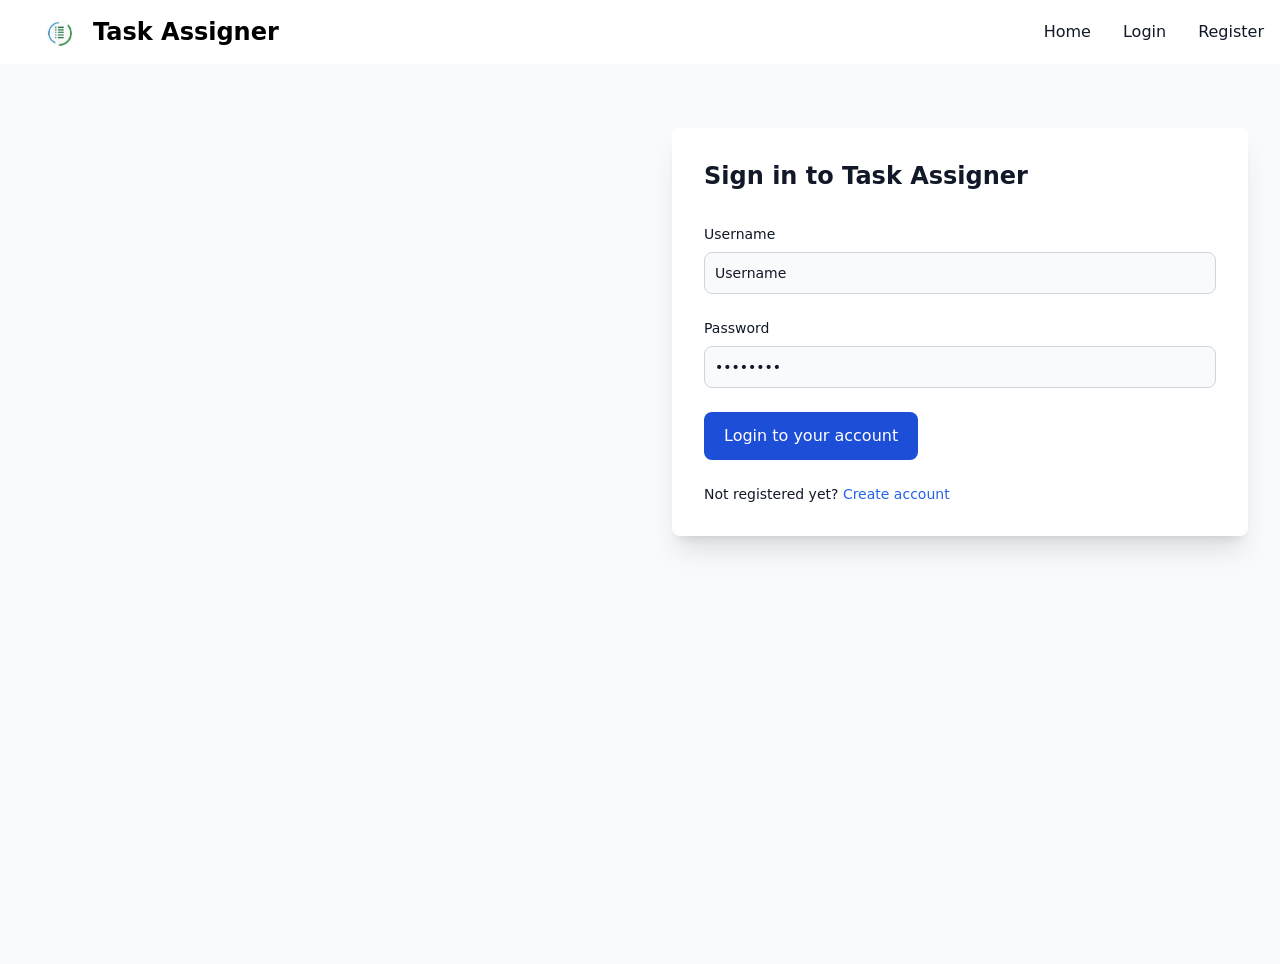
==== commit e5441377: "Auto-generated commit" ====
--- a/index.html
+++ b/index.html
@@ -7,8 +7,8 @@
   <meta name="viewport" content="width=device-width, initial-scale=1">
   <link rel="icon" type="image/svg+xml" href="https://flowbite.com/docs/images/logo.svg">
 <style>*,:before,:after{--tw-border-spacing-x: 0;--tw-border-spacing-y: 0;--tw-translate-x: 0;--tw-translate-y: 0;--tw-rotate: 0;--tw-skew-x: 0;--tw-skew-y: 0;--tw-scale-x: 1;--tw-scale-y: 1;--tw-pan-x: ;--tw-pan-y: ;--tw-pinch-zoom: ;--tw-scroll-snap-strictness: proximity;--tw-gradient-from-position: ;--tw-gradient-via-position: ;--tw-gradient-to-position: ;--tw-ordinal: ;--tw-slashed-zero: ;--tw-numeric-figure: ;--tw-numeric-spacing: ;--tw-numeric-fraction: ;--tw-ring-inset: ;--tw-ring-offset-width: 0px;--tw-ring-offset-color: #fff;--tw-ring-color: rgb(59 130 246 / .5);--tw-ring-offset-shadow: 0 0 #0000;--tw-ring-shadow: 0 0 #0000;--tw-shadow: 0 0 #0000;--tw-shadow-colored: 0 0 #0000;--tw-blur: ;--tw-brightness: ;--tw-contrast: ;--tw-grayscale: ;--tw-hue-rotate: ;--tw-invert: ;--tw-saturate: ;--tw-sepia: ;--tw-drop-shadow: ;--tw-backdrop-blur: ;--tw-backdrop-brightness: ;--tw-backdrop-contrast: ;--tw-backdrop-grayscale: ;--tw-backdrop-hue-rotate: ;--tw-backdrop-invert: ;--tw-backdrop-opacity: ;--tw-backdrop-saturate: ;--tw-backdrop-sepia: ;--tw-contain-size: ;--tw-contain-layout: ;--tw-contain-paint: ;--tw-contain-style: }*,:before,:after{box-sizing:border-box;border-width:0;border-style:solid;border-color:#e5e7eb}:before,:after{--tw-content: ""}html{line-height:1.5;-webkit-text-size-adjust:100%;-moz-tab-size:4;tab-size:4;font-family:ui-sans-serif,system-ui,sans-serif,"Apple Color Emoji","Segoe UI Emoji",Segoe UI Symbol,"Noto Color Emoji";font-feature-settings:normal;font-variation-settings:normal;-webkit-tap-highlight-color:transparent}body{margin:0;line-height:inherit}@import "flowbite"
-</style><link rel="stylesheet" href="styles-WGLTDT2D.css" media="print" onload="this.media='all'"><noscript><link rel="stylesheet" href="styles-WGLTDT2D.css"></noscript></head>
+</style><link rel="stylesheet" href="styles-PUAVAS7X.css" media="print" onload="this.media='all'"><noscript><link rel="stylesheet" href="styles-PUAVAS7X.css"></noscript></head>
 <body>
   <app-root></app-root>
-<script src="polyfills-FFHMD2TL.js" type="module"></script><script src="main-JD5FSINZ.js" type="module"></script></body>
+<script src="polyfills-FFHMD2TL.js" type="module"></script><script src="main-NOQMRKET.js" type="module"></script></body>
 </html>
--- a/styles-PUAVAS7X.css
+++ b/styles-PUAVAS7X.css
@@ -0,0 +1 @@
+*,:before,:after{--tw-border-spacing-x: 0;--tw-border-spacing-y: 0;--tw-translate-x: 0;--tw-translate-y: 0;--tw-rotate: 0;--tw-skew-x: 0;--tw-skew-y: 0;--tw-scale-x: 1;--tw-scale-y: 1;--tw-pan-x: ;--tw-pan-y: ;--tw-pinch-zoom: ;--tw-scroll-snap-strictness: proximity;--tw-gradient-from-position: ;--tw-gradient-via-position: ;--tw-gradient-to-position: ;--tw-ordinal: ;--tw-slashed-zero: ;--tw-numeric-figure: ;--tw-numeric-spacing: ;--tw-numeric-fraction: ;--tw-ring-inset: ;--tw-ring-offset-width: 0px;--tw-ring-offset-color: #fff;--tw-ring-color: rgb(59 130 246 / .5);--tw-ring-offset-shadow: 0 0 #0000;--tw-ring-shadow: 0 0 #0000;--tw-shadow: 0 0 #0000;--tw-shadow-colored: 0 0 #0000;--tw-blur: ;--tw-brightness: ;--tw-contrast: ;--tw-grayscale: ;--tw-hue-rotate: ;--tw-invert: ;--tw-saturate: ;--tw-sepia: ;--tw-drop-shadow: ;--tw-backdrop-blur: ;--tw-backdrop-brightness: ;--tw-backdrop-contrast: ;--tw-backdrop-grayscale: ;--tw-backdrop-hue-rotate: ;--tw-backdrop-invert: ;--tw-backdrop-opacity: ;--tw-backdrop-saturate: ;--tw-backdrop-sepia: ;--tw-contain-size: ;--tw-contain-layout: ;--tw-contain-paint: ;--tw-contain-style: }::backdrop{--tw-border-spacing-x: 0;--tw-border-spacing-y: 0;--tw-translate-x: 0;--tw-translate-y: 0;--tw-rotate: 0;--tw-skew-x: 0;--tw-skew-y: 0;--tw-scale-x: 1;--tw-scale-y: 1;--tw-pan-x: ;--tw-pan-y: ;--tw-pinch-zoom: ;--tw-scroll-snap-strictness: proximity;--tw-gradient-from-position: ;--tw-gradient-via-position: ;--tw-gradient-to-position: ;--tw-ordinal: ;--tw-slashed-zero: ;--tw-numeric-figure: ;--tw-numeric-spacing: ;--tw-numeric-fraction: ;--tw-ring-inset: ;--tw-ring-offset-width: 0px;--tw-ring-offset-color: #fff;--tw-ring-color: rgb(59 130 246 / .5);--tw-ring-offset-shadow: 0 0 #0000;--tw-ring-shadow: 0 0 #0000;--tw-shadow: 0 0 #0000;--tw-shadow-colored: 0 0 #0000;--tw-blur: ;--tw-brightness: ;--tw-contrast: ;--tw-grayscale: ;--tw-hue-rotate: ;--tw-invert: ;--tw-saturate: ;--tw-sepia: ;--tw-drop-shadow: ;--tw-backdrop-blur: ;--tw-backdrop-brightness: ;--tw-backdrop-contrast: ;--tw-backdrop-grayscale: ;--tw-backdrop-hue-rotate: ;--tw-backdrop-invert: ;--tw-backdrop-opacity: ;--tw-backdrop-saturate: ;--tw-backdrop-sepia: ;--tw-contain-size: ;--tw-contain-layout: ;--tw-contain-paint: ;--tw-contain-style: }*,:before,:after{box-sizing:border-box;border-width:0;border-style:solid;border-color:#e5e7eb}:before,:after{--tw-content: ""}html,:host{line-height:1.5;-webkit-text-size-adjust:100%;-moz-tab-size:4;tab-size:4;font-family:ui-sans-serif,system-ui,sans-serif,"Apple Color Emoji","Segoe UI Emoji",Segoe UI Symbol,"Noto Color Emoji";font-feature-settings:normal;font-variation-settings:normal;-webkit-tap-highlight-color:transparent}body{margin:0;line-height:inherit}hr{height:0;color:inherit;border-top-width:1px}abbr:where([title]){text-decoration:underline dotted}h1,h2,h3,h4,h5,h6{font-size:inherit;font-weight:inherit}a{color:inherit;text-decoration:inherit}b,strong{font-weight:bolder}code,kbd,samp,pre{font-family:ui-monospace,SFMono-Regular,Menlo,Monaco,Consolas,Liberation Mono,Courier New,monospace;font-feature-settings:normal;font-variation-settings:normal;font-size:1em}small{font-size:80%}sub,sup{font-size:75%;line-height:0;position:relative;vertical-align:baseline}sub{bottom:-.25em}sup{top:-.5em}table{text-indent:0;border-color:inherit;border-collapse:collapse}button,input,optgroup,select,textarea{font-family:inherit;font-feature-settings:inherit;font-variation-settings:inherit;font-size:100%;font-weight:inherit;line-height:inherit;letter-spacing:inherit;color:inherit;margin:0;padding:0}button,select{text-transform:none}button,input:where([type=button]),input:where([type=reset]),input:where([type=submit]){-webkit-appearance:button;background-color:transparent;background-image:none}:-moz-focusring{outline:auto}:-moz-ui-invalid{box-shadow:none}progress{vertical-align:baseline}::-webkit-inner-spin-button,::-webkit-outer-spin-button{height:auto}[type=search]{-webkit-appearance:textfield;outline-offset:-2px}::-webkit-search-decoration{-webkit-appearance:none}::-webkit-file-upload-button{-webkit-appearance:button;font:inherit}summary{display:list-item}blockquote,dl,dd,h1,h2,h3,h4,h5,h6,hr,figure,p,pre{margin:0}fieldset{margin:0;padding:0}legend{padding:0}ol,ul,menu{list-style:none;margin:0;padding:0}dialog{padding:0}textarea{resize:vertical}input::placeholder,textarea::placeholder{opacity:1;color:#9ca3af}button,[role=button]{cursor:pointer}:disabled{cursor:default}img,svg,video,canvas,audio,iframe,embed,object{display:block;vertical-align:middle}img,video{max-width:100%;height:auto}[hidden]:where(:not([hidden=until-found])){display:none}.tooltip-arrow,.tooltip-arrow:before{position:absolute;width:8px;height:8px;background:inherit}.tooltip-arrow{visibility:hidden}.tooltip-arrow:before{content:"";visibility:visible;transform:rotate(45deg)}[data-tooltip-style^=light]+.tooltip>.tooltip-arrow:before{border-style:solid;border-color:var(--color-gray-200)}[data-tooltip-style^=light]+.tooltip[data-popper-placement^=top]>.tooltip-arrow:before{border-bottom-width:1px;border-right-width:1px}[data-tooltip-style^=light]+.tooltip[data-popper-placement^=right]>.tooltip-arrow:before{border-bottom-width:1px;border-left-width:1px}[data-tooltip-style^=light]+.tooltip[data-popper-placement^=bottom]>.tooltip-arrow:before{border-top-width:1px;border-left-width:1px}[data-tooltip-style^=light]+.tooltip[data-popper-placement^=left]>.tooltip-arrow:before{border-top-width:1px;border-right-width:1px}.tooltip[data-popper-placement^=top]>.tooltip-arrow{bottom:-4px}.tooltip[data-popper-placement^=bottom]>.tooltip-arrow{top:-4px}.tooltip[data-popper-placement^=left]>.tooltip-arrow{right:-4px}.tooltip[data-popper-placement^=right]>.tooltip-arrow{left:-4px}.tooltip.invisible>.tooltip-arrow:before{visibility:hidden}[data-popper-arrow],[data-popper-arrow]:before{position:absolute;width:8px;height:8px;background:inherit}[data-popper-arrow]{visibility:hidden}[data-popper-arrow]:before{content:"";visibility:visible;transform:rotate(45deg)}[data-popper-arrow]:after{content:"";visibility:visible;transform:rotate(45deg);position:absolute;width:9px;height:9px;background:inherit}[role=tooltip]>[data-popper-arrow]:before{border-style:solid;border-color:var(--color-gray-200)}.dark [role=tooltip]>[data-popper-arrow]:before{border-style:solid;border-color:var(--color-gray-600)}[role=tooltip]>[data-popper-arrow]:after{border-style:solid;border-color:var(--color-gray-200)}.dark [role=tooltip]>[data-popper-arrow]:after{border-style:solid;border-color:var(--color-gray-600)}[data-popover][role=tooltip][data-popper-placement^=top]>[data-popper-arrow]:before{border-bottom-width:1px;border-right-width:1px}[data-popover][role=tooltip][data-popper-placement^=top]>[data-popper-arrow]:after{border-bottom-width:1px;border-right-width:1px}[data-popover][role=tooltip][data-popper-placement^=right]>[data-popper-arrow]:before{border-bottom-width:1px;border-left-width:1px}[data-popover][role=tooltip][data-popper-placement^=right]>[data-popper-arrow]:after{border-bottom-width:1px;border-left-width:1px}[data-popover][role=tooltip][data-popper-placement^=bottom]>[data-popper-arrow]:before{border-top-width:1px;border-left-width:1px}[data-popover][role=tooltip][data-popper-placement^=bottom]>[data-popper-arrow]:after{border-top-width:1px;border-left-width:1px}[data-popover][role=tooltip][data-popper-placement^=left]>[data-popper-arrow]:before{border-top-width:1px;border-right-width:1px}[data-popover][role=tooltip][data-popper-placement^=left]>[data-popper-arrow]:after{border-top-width:1px;border-right-width:1px}[data-popover][role=tooltip][data-popper-placement^=top]>[data-popper-arrow]{bottom:-5px}[data-popover][role=tooltip][data-popper-placement^=bottom]>[data-popper-arrow]{top:-5px}[data-popover][role=tooltip][data-popper-placement^=left]>[data-popper-arrow]{right:-5px}[data-popover][role=tooltip][data-popper-placement^=right]>[data-popper-arrow]{left:-5px}[role=tooltip].invisible>[data-popper-arrow]:before{visibility:hidden}[role=tooltip].invisible>[data-popper-arrow]:after{visibility:hidden}[type=text],[type=email],[type=url],[type=password],[type=number],[type=date],[type=datetime-local],[type=month],[type=search],[type=tel],[type=time],[type=week],[multiple],textarea,select{appearance:none;background-color:#fff;border-color:var(--color-gray-500);border-width:1px;border-radius:0;padding:.5rem .75rem;font-size:1rem;line-height:1.5rem;--tw-shadow: 0 0 #0000}[type=text]:focus,[type=email]:focus,[type=url]:focus,[type=password]:focus,[type=number]:focus,[type=date]:focus,[type=datetime-local]:focus,[type=month]:focus,[type=search]:focus,[type=tel]:focus,[type=time]:focus,[type=week]:focus,[multiple]:focus,textarea:focus,select:focus{outline:2px solid transparent;outline-offset:2px;--tw-ring-inset: var(--tw-empty, );--tw-ring-offset-width: 0px;--tw-ring-offset-color: #fff;--tw-ring-color: var(--color-blue-600);--tw-ring-offset-shadow: var(--tw-ring-inset) 0 0 0 var(--tw-ring-offset-width) var(--tw-ring-offset-color);--tw-ring-shadow: var(--tw-ring-inset) 0 0 0 calc(1px + var(--tw-ring-offset-width)) var(--tw-ring-color);box-shadow:var(--tw-ring-offset-shadow),var(--tw-ring-shadow),var(--tw-shadow);border-color:var(--color-blue-600)}input::placeholder,textarea::placeholder{color:var(--color-gray-500);opacity:1}::-webkit-datetime-edit-fields-wrapper{padding:0}input[type=time]::-webkit-calendar-picker-indicator{background:none}select:not([size]){background-image:url("data:image/svg+xml,%3csvg aria-hidden='true' xmlns='http://www.w3.org/2000/svg' fill='none' viewBox='0 0 10 6'%3e %3cpath stroke='%236b7280' stroke-linecap='round' stroke-linejoin='round' stroke-width='2' d='m1 1 4 4 4-4'/%3e %3c/svg%3e");background-position:right .75rem center;background-repeat:no-repeat;background-size:.75em .75em;padding-right:2.5rem;-webkit-print-color-adjust:exact;print-color-adjust:exact}:is([dir=rtl]) select:not([size]){background-position:left .75rem center;padding-right:.75rem;padding-left:0}[multiple]{background-image:initial;background-position:initial;background-repeat:unset;background-size:initial;padding-right:.75rem;-webkit-print-color-adjust:unset;print-color-adjust:unset}[type=checkbox],[type=radio]{appearance:none;padding:0;-webkit-print-color-adjust:exact;print-color-adjust:exact;display:inline-block;vertical-align:middle;background-origin:border-box;-webkit-user-select:none;user-select:none;flex-shrink:0;height:1rem;width:1rem;color:var(--color-blue-600);background-color:#fff;border-color:--color-gray-500;border-width:1px;--tw-shadow: 0 0 #0000}[type=checkbox]{border-radius:0}[type=radio]{border-radius:100%}[type=checkbox]:focus,[type=radio]:focus{outline:2px solid transparent;outline-offset:2px;--tw-ring-inset: var(--tw-empty, );--tw-ring-offset-width: 2px;--tw-ring-offset-color: #fff;--tw-ring-color: var(--color-blue-600);--tw-ring-offset-shadow: var(--tw-ring-inset) 0 0 0 var(--tw-ring-offset-width) var(--tw-ring-offset-color);--tw-ring-shadow: var(--tw-ring-inset) 0 0 0 calc(2px + var(--tw-ring-offset-width)) var(--tw-ring-color);box-shadow:var(--tw-ring-offset-shadow),var(--tw-ring-shadow),var(--tw-shadow)}[type=checkbox]:checked,[type=radio]:checked,.dark [type=checkbox]:checked,.dark [type=radio]:checked{border-color:transparent!important;background-color:currentColor!important;background-size:.55em .55em;background-position:center;background-repeat:no-repeat}[type=checkbox]:checked{background-image:url("data:image/svg+xml,%3csvg aria-hidden='true' xmlns='http://www.w3.org/2000/svg' fill='none' viewBox='0 0 16 12'%3e %3cpath stroke='white' stroke-linecap='round' stroke-linejoin='round' stroke-width='3' d='M1 5.917 5.724 10.5 15 1.5'/%3e %3c/svg%3e");background-repeat:no-repeat;background-size:.55em .55em;-webkit-print-color-adjust:exact;print-color-adjust:exact}[type=radio]:checked{background-image:url("data:image/svg+xml,%3csvg viewBox='0 0 16 16' fill='white' xmlns='http://www.w3.org/2000/svg'%3e%3ccircle cx='8' cy='8' r='3'/%3e%3c/svg%3e");background-size:1em 1em}.dark [type=radio]:checked{background-image:url("data:image/svg+xml,%3csvg viewBox='0 0 16 16' fill='white' xmlns='http://www.w3.org/2000/svg'%3e%3ccircle cx='8' cy='8' r='3'/%3e%3c/svg%3e");background-size:1em 1em}[type=checkbox]:indeterminate{background-image:url("data:image/svg+xml,%3csvg aria-hidden='true' xmlns='http://www.w3.org/2000/svg' fill='none' viewBox='0 0 16 12'%3e %3cpath stroke='white' stroke-linecap='round' stroke-linejoin='round' stroke-width='3' d='M0.5 6h14'/%3e %3c/svg%3e");background-color:currentColor!important;border-color:transparent!important;background-position:center;background-repeat:no-repeat;background-size:.55em .55em;-webkit-print-color-adjust:exact;print-color-adjust:exact}[type=checkbox]:indeterminate:hover,[type=checkbox]:indeterminate:focus{border-color:transparent!important;background-color:currentColor!important}[type=file]{background:unset;border-color:inherit;border-width:0;border-radius:0;padding:0;font-size:unset;line-height:inherit}[type=file]:focus{outline:1px auto inherit}input[type=file]::file-selector-button{color:#fff;background:var(--color-gray-800);border:0;font-weight:500;font-size:0;cursor:pointer;padding:.625rem 1rem .625rem 2rem;margin-inline-start:-1rem;margin-inline-end:1rem}input[type=file]::file-selector-button:hover{background:var(--color-gray-700)}:is([dir=rtl]) input[type=file]::file-selector-button{padding-right:2rem;padding-left:1rem}.dark input[type=file]::file-selector-button{color:#fff;background:var(--color-gray-600)}.dark input[type=file]::file-selector-button:hover{background:var(--color-gray-500)}input[type=range]::-webkit-slider-thumb{height:1.25rem;width:1.25rem;background:var(--color-blue-600);border-radius:9999px;border:0;appearance:none;-moz-appearance:none;-webkit-appearance:none;cursor:pointer}input[type=range]:disabled::-webkit-slider-thumb{background:var(--color-gray-400)}.dark input[type=range]:disabled::-webkit-slider-thumb{background:var(--color-gray-500)}input[type=range]:focus::-webkit-slider-thumb{outline:2px solid transparent;outline-offset:2px;--tw-ring-offset-shadow: var(--tw-ring-inset) 0 0 0 var(--tw-ring-offset-width) var(--tw-ring-offset-color);--tw-ring-shadow: var(--tw-ring-inset) 0 0 0 calc(4px + var(--tw-ring-offset-width)) var(--tw-ring-color);box-shadow:var(--tw-ring-offset-shadow),var(--tw-ring-shadow),var(--tw-shadow, 0 0 #0000);--tw-ring-opacity: 1px;--tw-ring-color: rgb(164 202 254 / var(--tw-ring-opacity))}input[type=range]::-moz-range-thumb{height:1.25rem;width:1.25rem;background:var(--color-blue-600);border-radius:9999px;border:0;appearance:none;-moz-appearance:none;-webkit-appearance:none;cursor:pointer}input[type=range]:disabled::-moz-range-thumb{background:var(--color-gray-400)}.dark input[type=range]:disabled::-moz-range-thumb{background:var(--color-gray-500)}input[type=range]::-moz-range-progress{background:var(--color-blue-500)}input[type=range]::-ms-fill-lower{background:var(--color-blue-500)}.toggle-bg:after{content:"";position:absolute;top:.125rem;left:.125rem;background:#fff;border-color:var(--color-gray-300);border-width:1px;border-radius:9999px;height:1.25rem;width:1.25rem;transition-property:background-color,border-color,color,fill,stroke,opacity,box-shadow,transform,filter,backdrop-filter,-webkit-backdrop-filter;transition-duration:.15s;box-shadow:var(--tw-ring-inset) 0 0 0 calc(0px + var(--tw-ring-offset-width)) var(--tw-ring-color)}input:checked+.toggle-bg:after{transform:translate(100%);border-color:#fff}input:checked+.toggle-bg{background:var(--color-blue-600);border-color:var(--color-blue-600)}.container{width:100%}@media (min-width: 640px){.container{max-width:640px}}@media (min-width: 768px){.container{max-width:768px}}@media (min-width: 1024px){.container{max-width:1024px}}@media (min-width: 1280px){.container{max-width:1280px}}@media (min-width: 1536px){.container{max-width:1536px}}.selectedCell{background-color:var(--color-gray-50)}.dark .selectedCell{background-color:var(--color-gray-700)}.datatable-wrapper{width:100%}.datatable-wrapper .datatable-top{display:flex;justify-content:space-between;flex-direction:column-reverse;align-items:start;gap:1rem;margin-bottom:1rem}@media (min-width: 640px){.datatable-wrapper .datatable-top{flex-direction:row-reverse;align-items:center}}.datatable-wrapper .datatable-search .datatable-input,.datatable-wrapper .datatable-input{color:var(--color-gray-900);font-size:0;border:1px solid var(--color-gray-300);border-radius:.5rem;background-color:var(--color-gray-50);min-width:16rem}.dark .datatable-wrapper .datatable-search .datatable-input,.dark .datatable-wrapper .datatable-input{color:#fff;background-color:var(--color-gray-800);border:1px solid var(--color-gray-700)}.datatable-wrapper thead th .datatable-input{background-color:#fff;font-weight:400;color:var(--color-gray-900);padding-top:.35rem;padding-bottom:.35rem;min-width:0}.dark .datatable-wrapper thead th .datatable-input{background-color:var(--color-gray-700);border-color:var(--color-gray-600);color:#fff}.datatable-wrapper .datatable-top .datatable-dropdown{color:var(--color-gray-500);font-size:0}.dark .datatable-wrapper .datatable-top .datatable-dropdown{color:var(--color-gray-400)}.datatable-wrapper .datatable-top .datatable-dropdown .datatable-selector{background-color:var(--color-gray-50);color:var(--color-gray-900);font-size:0;border:1px solid var(--color-gray-300);border-radius:.5rem;margin-right:.25rem;min-width:4rem}.dark .datatable-wrapper .datatable-top .datatable-dropdown .datatable-selector{background-color:var(--color-gray-800);border:1px solid var(--color-gray-700);color:#fff}.datatable-wrapper .datatable-container thead tr.search-filtering-row th{padding-top:0}.datatable-wrapper .datatable-search .datatable-input:focus{border-color:var(--color-blue-600)}.datatable-wrapper .datatable-container{overflow-x:auto}.datatable-wrapper .datatable-table{width:100%;font-size:0;color:var(--color-gray-500);text-align:left}.dark .datatable-wrapper .datatable-table{color:var(--color-gray-400)}.datatable-wrapper .datatable-table thead{font-size:0;color:var(--color-gray-500);background-color:var(--color-gray-50)}.dark .datatable-wrapper .datatable-table thead{color:var(--color-gray-400);background-color:var(--color-gray-800)}.datatable-wrapper .datatable-table thead th{white-space:nowrap}.datatable-wrapper .datatable-table thead th,.datatable-wrapper .datatable-table tbody th,.datatable-wrapper .datatable-table tbody td{width:auto!important;padding:.75rem 1.5rem}.datatable-wrapper .datatable-table thead th .datatable-sorter,.datatable-wrapper .datatable-table thead th{text-transform:uppercase}.datatable-wrapper .datatable-table thead th .datatable-sorter:hover,.datatable-wrapper .datatable-table thead th.datatable-ascending .datatable-sorter,.datatable-wrapper .datatable-table thead th.datatable-descending .datatable-sorter{color:var(--color-gray-900)}.dark .datatable-wrapper .datatable-table thead th .datatable-sorter:hover,.dark .datatable-wrapper .datatable-table thead th.datatable-ascending .datatable-sorter,.dark .datatable-wrapper .datatable-table thead th.datatable-descending .datatable-sorter{color:#fff}.datatable-wrapper .datatable-table tbody tr.selected{background-color:var(--color-gray-100)}.dark .datatable-wrapper .datatable-table tbody tr.selected{background-color:var(--color-gray-700)}.datatable-wrapper .datatable-table tbody tr{border-bottom:1px solid var(--color-gray-200)}.dark .datatable-wrapper .datatable-table tbody tr{border-bottom:1px solid var(--color-gray-700)}.datatable-wrapper .datatable-table .datatable-empty{text-align:center}.datatable-wrapper .datatable-bottom{display:flex;flex-direction:column;justify-content:space-between;align-items:start;margin-top:1rem;gap:1rem}@media (min-width: 640px){.datatable-wrapper .datatable-bottom{flex-direction:row;align-items:center}}.datatable-wrapper .datatable-bottom .datatable-info{color:var(--color-gray-500);font-size:0}.dark .datatable-wrapper .datatable-bottom .datatable-info{color:var(--color-gray-400)}.datatable-wrapper .datatable-bottom .datatable-pagination .datatable-pagination-list{display:flex;align-items:center;height:2rem;font-size:0}.datatable-wrapper .datatable-bottom .datatable-pagination .datatable-pagination-list-item-link{display:flex;align-items:center;color:var(--color-gray-500);font-weight:500;padding-left:.75rem;padding-right:.75rem;height:2rem;font-size:0;border-top:1px solid var(--color-gray-300);border-bottom:1px solid var(--color-gray-300);border-right:1px solid var(--color-gray-300)}.dark .datatable-wrapper .datatable-bottom .datatable-pagination .datatable-pagination-list-item-link{color:var(--color-gray-400);border-color:var(--color-gray-700)}.datatable-wrapper .datatable-bottom .datatable-pagination .datatable-pagination-list-item:first-of-type,.datatable-wrapper .datatable-bottom .datatable-pagination .datatable-pagination-list-item:last-of-type{position:relative}.datatable-wrapper .datatable-bottom .datatable-pagination .datatable-pagination-list-item:first-of-type .datatable-pagination-list-item-link,.datatable-wrapper .datatable-bottom .datatable-pagination .datatable-pagination-list-item:last-of-type .datatable-pagination-list-item-link{color:transparent}.dark .datatable-wrapper .datatable-bottom .datatable-pagination .datatable-pagination-list-item:first-of-type .datatable-pagination-list-item-link,.dark .datatable-wrapper .datatable-bottom .datatable-pagination .datatable-pagination-list-item:last-of-type .datatable-pagination-list-item-link{color:transparent}.datatable-wrapper .datatable-bottom .datatable-pagination .datatable-pagination-list-item:first-of-type .datatable-pagination-list-item-link:after{content:url("data:image/svg+xml,%3csvg aria-hidden='true' xmlns='http://www.w3.org/2000/svg' width='20' height='20' fill='none' viewBox='0 0 24 24'%3e %3cpath stroke='%236b7280' stroke-linecap='round' stroke-linejoin='round' stroke-width='2' d='m14 8-4 4 4 4'/%3e %3c/svg%3e");position:absolute;top:50%;left:50%;width:1.3rem;height:1.3rem;transform:translate(-50%,-50%)}.datatable-wrapper .datatable-bottom .datatable-pagination .datatable-pagination-list-item:first-of-type .datatable-pagination-list-item-link:hover:after{content:url("data:image/svg+xml,%3csvg aria-hidden='true' xmlns='http://www.w3.org/2000/svg' width='20' height='20' fill='none' viewBox='0 0 24 24'%3e %3cpath stroke='%23111827' stroke-linecap='round' stroke-linejoin='round' stroke-width='2' d='m14 8-4 4 4 4'/%3e %3c/svg%3e")}.dark .datatable-wrapper .datatable-bottom .datatable-pagination .datatable-pagination-list-item:first-of-type .datatable-pagination-list-item-link:after{content:url("data:image/svg+xml,%3csvg aria-hidden='true' xmlns='http://www.w3.org/2000/svg' width='20' height='20' fill='none' viewBox='0 0 24 24'%3e %3cpath stroke='%239ca3af' stroke-linecap='round' stroke-linejoin='round' stroke-width='2' d='m14 8-4 4 4 4'/%3e %3c/svg%3e")}.dark .datatable-wrapper .datatable-bottom .datatable-pagination .datatable-pagination-list-item:first-of-type .datatable-pagination-list-item-link:hover:after{content:url("data:image/svg+xml,%3csvg aria-hidden='true' xmlns='http://www.w3.org/2000/svg' width='20' height='20' fill='none' viewBox='0 0 24 24'%3e %3cpath stroke='white' stroke-linecap='round' stroke-linejoin='round' stroke-width='2' d='m14 8-4 4 4 4'/%3e %3c/svg%3e")}.datatable-wrapper .datatable-bottom .datatable-pagination .datatable-pagination-list-item:last-of-type .datatable-pagination-list-item-link:after{content:url("data:image/svg+xml,%3csvg aria-hidden='true' xmlns='http://www.w3.org/2000/svg' width='20' height='20' fill='none' viewBox='0 0 24 24'%3e %3cpath stroke='%236b7280' stroke-linecap='round' stroke-linejoin='round' stroke-width='2' d='m10 16 4-4-4-4'/%3e %3c/svg%3e");position:absolute;top:50%;right:50%;width:1.3rem;height:1.3rem;transform:translate(50%,-50%)}.datatable-wrapper .datatable-bottom .datatable-pagination .datatable-pagination-list-item:last-of-type .datatable-pagination-list-item-link:hover:after{content:url("data:image/svg+xml,%3csvg aria-hidden='true' xmlns='http://www.w3.org/2000/svg' width='20' height='20' fill='none' viewBox='0 0 24 24'%3e %3cpath stroke='%23111827' stroke-linecap='round' stroke-linejoin='round' stroke-width='2' d='m10 16 4-4-4-4'/%3e %3c/svg%3e")}.dark .datatable-wrapper .datatable-bottom .datatable-pagination .datatable-pagination-list-item:last-of-type .datatable-pagination-list-item-link:after{content:url("data:image/svg+xml,%3csvg aria-hidden='true' xmlns='http://www.w3.org/2000/svg' width='20' height='20' fill='none' viewBox='0 0 24 24'%3e %3cpath stroke='%239ca3af' stroke-linecap='round' stroke-linejoin='round' stroke-width='2' d='m10 16 4-4-4-4'/%3e %3c/svg%3e")}.dark .datatable-wrapper .datatable-bottom .datatable-pagination .datatable-pagination-list-item:last-of-type .datatable-pagination-list-item-link:hover:after{content:url("data:image/svg+xml,%3csvg aria-hidden='true' xmlns='http://www.w3.org/2000/svg' width='20' height='20' fill='none' viewBox='0 0 24 24'%3e %3cpath stroke='white' stroke-linecap='round' stroke-linejoin='round' stroke-width='2' d='m10 16 4-4-4-4'/%3e %3c/svg%3e")}.datatable-wrapper .datatable-bottom .datatable-pagination .datatable-pagination-list-item:first-of-type .datatable-pagination-list-item-link{border-top-left-radius:.5rem;border-bottom-left-radius:.5rem;border-left:1px solid var(--color-gray-300)}.dark .datatable-wrapper .datatable-bottom .datatable-pagination .datatable-pagination-list-item:first-of-type .datatable-pagination-list-item-link{border-left:1px solid var(--color-gray-700)}.datatable-wrapper .datatable-bottom .datatable-pagination .datatable-pagination-list-item:last-of-type .datatable-pagination-list-item-link{border-top-right-radius:.5rem;border-bottom-right-radius:.5rem;border-left:0}.datatable-wrapper .datatable-bottom .datatable-pagination .datatable-pagination-list-item-link:hover{background-color:var(--color-gray-50);color:var(--color-gray-700)}.dark .datatable-wrapper .datatable-bottom .datatable-pagination .datatable-pagination-list-item-link:hover{background-color:var(--color-gray-700);color:#fff}.apexcharts-canvas .apexcharts-tooltip{background-color:#fff!important;color:var(--color-gray-700)!important;border:0!important;border-radius:.25rem!important;box-shadow:0 4px 6px -1px #0000001a,0 2px 4px -2px #0000001a!important}.dark .apexcharts-canvas .apexcharts-tooltip{background-color:var(--color-gray-700)!important;color:var(--color-gray-400)!important;border-color:transparent!important;box-shadow:0 4px 6px -1px #0000001a,0 2px 4px -2px #0000001a!important}.apexcharts-canvas .apexcharts-tooltip .apexcharts-tooltip-title{padding:.5rem .75rem!important;margin-bottom:.75rem!important;background-color:var(--color-gray-100)!important;border-bottom-color:var(--color-gray-200)!important;font-size:0!important;font-weight:400!important;color:var(--color-gray-500)!important}.dark .apexcharts-canvas .apexcharts-tooltip .apexcharts-tooltip-title{background-color:var(--color-gray-600)!important;border-color:var(--color-gray-500)!important;color:var(--color-gray-500)!important}.apexcharts-canvas .apexcharts-xaxistooltip{color:var(--color-gray-500)!important;padding:.5rem .75rem!important;border-color:transparent!important;background-color:#fff!important;border-radius:.25rem!important;box-shadow:0 4px 6px -1px #0000001a,0 2px 4px -2px #0000001a!important}.dark .apexcharts-canvas .apexcharts-xaxistooltip{color:var(--color-gray-400)!important;background-color:var(--color-gray-700)!important}.apexcharts-canvas .apexcharts-tooltip .apexcharts-tooltip-text-y-label{color:var(--color-gray-500)!important;font-size:0!important}.dark .apexcharts-canvas .apexcharts-tooltip .apexcharts-tooltip-text-y-label{color:var(--color-gray-400)!important}.apexcharts-canvas .apexcharts-tooltip .apexcharts-tooltip-text-y-value{color:var(--color-gray-900);font-size:0!important}:is([dir=rtl]) .apexcharts-tooltip .apexcharts-tooltip-marker{margin-right:0!important;margin-left:e!important}.dark .apexcharts-canvas .apexcharts-tooltip .apexcharts-tooltip-text-y-value{color:#fff!important}.apexcharts-canvas .apexcharts-xaxistooltip-text{font-weight:400!important;font-size:0!important}.apexcharts-canvas .apexcharts-xaxistooltip:after,.apexcharts-canvas .apexcharts-xaxistooltip:before{border-bottom-color:#fff!important}.apexcharts-canvas .apexcharts-xaxistooltip:after{border-width:8px!important;margin-left:-8px!important}.apexcharts-canvas .apexcharts-xaxistooltip:before{border-width:10px!important;margin-left:-10px!important}.dark .apexcharts-canvas .apexcharts-xaxistooltip:after,.dark .apexcharts-canvas .apexcharts-xaxistooltip:before{border-bottom-color:var(--color-gray-700)!important}.apexcharts-canvas .apexcharts-tooltip-series-group.apexcharts-active .apexcharts-tooltip-y-group{padding:0!important}.apexcharts-canvas .apexcharts-tooltip-series-group.apexcharts-active{padding-left:.75rem!important;padding-right:.75rem!important;padding-bottom:.75rem!important;background-color:#fff!important;color:var(--color-gray-500)!important}.dark .apexcharts-canvas .apexcharts-tooltip-series-group.apexcharts-active{background-color:var(--color-gray-700)!important;color:var(--color-gray-400)!important}.apexcharts-canvas .apexcharts-tooltip-series-group.apexcharts-active:first-of-type{padding-top:.75rem!important}.apexcharts-canvas .apexcharts-legend{padding:0!important}.apexcharts-canvas .apexcharts-legend-text{font-size:0!important;font-weight:500!important;padding-left:1.25rem!important;color:var(--color-gray-500)!important}:is([dir=rtl]) .apexcharts-canvas .apexcharts-legend-text{padding-right:.5rem!important}.apexcharts-canvas .apexcharts-legend-text:not(.apexcharts-inactive-legend):hover{color:var(--color-gray-900)!important}.dark .apexcharts-canvas .apexcharts-legend-text{color:var(--color-gray-400)!important}.dark .apexcharts-canvas .apexcharts-legend-text:not(.apexcharts-inactive-legend):hover{color:#fff!important}.apexcharts-canvas .apexcharts-legend-series{margin-left:.5rem!important;margin-right:.5rem!important;margin-bottom:.25rem!important;display:flex!important;align-items:center!important}.apexcharts-datalabels-group .apexcharts-text.apexcharts-datalabel-value{fill:var(--color-gray-900)!important;font-size:1.875rem!important;font-weight:700!important}.dark .apexcharts-canvas .apexcharts-datalabels-group .apexcharts-text.apexcharts-datalabel-value{fill:#fff!important}.apexcharts-canvas .apexcharts-datalabels-group .apexcharts-text.apexcharts-datalabel-label{fill:var(--color-gray-500)!important;font-size:1rem!important;font-weight:400!important}.dark .apexcharts-canvas .apexcharts-datalabels-group .apexcharts-text.apexcharts-datalabel-label{fill:var(--color-gray-400)!important}.apexcharts-canvas .apexcharts-datalabels .apexcharts-text.apexcharts-pie-label{font-size:.75rem!important;font-weight:600!important;text-shadow:none!important;filter:none!important}.apexcharts-gridline,.apexcharts-xcrosshairs,.apexcharts-ycrosshairs{stroke:var(--color-gray-200)!important}.dark .apexcharts-gridline,.dark .apexcharts-xcrosshairs,.dark .apexcharts-ycrosshairs{stroke:var(--color-gray-700)!important}.visible{visibility:visible}.invisible{visibility:hidden}.collapse{visibility:collapse}.static{position:static}.fixed{position:fixed}.absolute{position:absolute}.relative{position:relative}.inset-0{inset:0}.bottom-0{bottom:0}.bottom-\[60px\]{bottom:60px}.left-0{left:0}.left-4{left:1rem}.right-0{right:0}.top-0{top:0}.top-4{top:1rem}.z-10{z-index:10}.z-20{z-index:20}.z-30{z-index:30}.z-40{z-index:40}.z-50{z-index:50}.mx-auto{margin-left:auto;margin-right:auto}.mb-1{margin-bottom:.25rem}.mb-2{margin-bottom:.5rem}.mb-4{margin-bottom:1rem}.mb-6{margin-bottom:1.5rem}.mt-10{margin-top:2.5rem}.mt-2{margin-top:.5rem}.mt-4{margin-top:1rem}.mt-6{margin-top:1.5rem}.mt-8{margin-top:2rem}.block{display:block}.inline-block{display:inline-block}.inline{display:inline}.flex{display:flex}.inline-flex{display:inline-flex}.table{display:table}.grid{display:grid}.hidden{display:none}.h-10{height:2.5rem}.h-4{height:1rem}.h-5{height:1.25rem}.h-6{height:1.5rem}.h-8{height:2rem}.h-screen{height:100vh}.min-h-screen{min-height:100vh}.w-1\/2{width:50%}.w-10{width:2.5rem}.w-4{width:1rem}.w-5{width:1.25rem}.w-64{width:16rem}.w-96{width:24rem}.w-full{width:100%}.max-w-2xl{max-width:42rem}.max-w-4xl{max-width:56rem}.max-w-md{max-width:28rem}.max-w-screen-xl{max-width:1280px}.flex-1{flex:1 1 0%}.flex-shrink{flex-shrink:1}.-translate-x-full{--tw-translate-x: -100%;transform:translate(var(--tw-translate-x),var(--tw-translate-y)) rotate(var(--tw-rotate)) skew(var(--tw-skew-x)) skewY(var(--tw-skew-y)) scaleX(var(--tw-scale-x)) scaleY(var(--tw-scale-y))}.-translate-y-full{--tw-translate-y: -100%;transform:translate(var(--tw-translate-x),var(--tw-translate-y)) rotate(var(--tw-rotate)) skew(var(--tw-skew-x)) skewY(var(--tw-skew-y)) scaleX(var(--tw-scale-x)) scaleY(var(--tw-scale-y))}.translate-x-0{--tw-translate-x: 0px;transform:translate(var(--tw-translate-x),var(--tw-translate-y)) rotate(var(--tw-rotate)) skew(var(--tw-skew-x)) skewY(var(--tw-skew-y)) scaleX(var(--tw-scale-x)) scaleY(var(--tw-scale-y))}.translate-x-full{--tw-translate-x: 100%;transform:translate(var(--tw-translate-x),var(--tw-translate-y)) rotate(var(--tw-rotate)) skew(var(--tw-skew-x)) skewY(var(--tw-skew-y)) scaleX(var(--tw-scale-x)) scaleY(var(--tw-scale-y))}.translate-y-full{--tw-translate-y: 100%;transform:translate(var(--tw-translate-x),var(--tw-translate-y)) rotate(var(--tw-rotate)) skew(var(--tw-skew-x)) skewY(var(--tw-skew-y)) scaleX(var(--tw-scale-x)) scaleY(var(--tw-scale-y))}.rotate-180{--tw-rotate: 180deg;transform:translate(var(--tw-translate-x),var(--tw-translate-y)) rotate(var(--tw-rotate)) skew(var(--tw-skew-x)) skewY(var(--tw-skew-y)) scaleX(var(--tw-scale-x)) scaleY(var(--tw-scale-y))}.transform{transform:translate(var(--tw-translate-x),var(--tw-translate-y)) rotate(var(--tw-rotate)) skew(var(--tw-skew-x)) skewY(var(--tw-skew-y)) scaleX(var(--tw-scale-x)) scaleY(var(--tw-scale-y))}.transform-none{transform:none}.cursor-default{cursor:default}.cursor-not-allowed{cursor:not-allowed}.cursor-pointer{cursor:pointer}.resize{resize:both}.grid-cols-4{grid-template-columns:repeat(4,minmax(0,1fr))}.grid-cols-7{grid-template-columns:repeat(7,minmax(0,1fr))}.flex-col{flex-direction:column}.flex-wrap{flex-wrap:wrap}.items-start{align-items:flex-start}.items-end{align-items:flex-end}.items-center{align-items:center}.justify-start{justify-content:flex-start}.justify-end{justify-content:flex-end}.justify-center{justify-content:center}.justify-between{justify-content:space-between}.gap-2{gap:.5rem}.gap-4{gap:1rem}.gap-8{gap:2rem}.space-x-2>:not([hidden])~:not([hidden]){--tw-space-x-reverse: 0;margin-right:calc(.5rem * var(--tw-space-x-reverse));margin-left:calc(.5rem * calc(1 - var(--tw-space-x-reverse)))}.space-x-3>:not([hidden])~:not([hidden]){--tw-space-x-reverse: 0;margin-right:calc(.75rem * var(--tw-space-x-reverse));margin-left:calc(.75rem * calc(1 - var(--tw-space-x-reverse)))}.space-y-2>:not([hidden])~:not([hidden]){--tw-space-y-reverse: 0;margin-top:calc(.5rem * calc(1 - var(--tw-space-y-reverse)));margin-bottom:calc(.5rem * var(--tw-space-y-reverse))}.space-y-4>:not([hidden])~:not([hidden]){--tw-space-y-reverse: 0;margin-top:calc(1rem * calc(1 - var(--tw-space-y-reverse)));margin-bottom:calc(1rem * var(--tw-space-y-reverse))}.space-y-6>:not([hidden])~:not([hidden]){--tw-space-y-reverse: 0;margin-top:calc(1.5rem * calc(1 - var(--tw-space-y-reverse)));margin-bottom:calc(1.5rem * var(--tw-space-y-reverse))}.space-y-8>:not([hidden])~:not([hidden]){--tw-space-y-reverse: 0;margin-top:calc(2rem * calc(1 - var(--tw-space-y-reverse)));margin-bottom:calc(2rem * var(--tw-space-y-reverse))}.self-center{align-self:center}.overflow-hidden{overflow:hidden}.overflow-y-auto{overflow-y:auto}.whitespace-normal{white-space:normal}.rounded{border-radius:.25rem}.rounded-lg{border-radius:.5rem}.rounded-md{border-radius:.375rem}.rounded-l-lg{border-top-left-radius:.5rem;border-bottom-left-radius:.5rem}.rounded-r-lg{border-top-right-radius:.5rem;border-bottom-right-radius:.5rem}.border{border-width:1px}.border-0{border-width:0px}.border-b{border-bottom-width:1px}.border-blue-600{--tw-border-opacity: 1;border-color:rgb(37 99 235 / var(--tw-border-opacity, 1))}.border-blue-700{--tw-border-opacity: 1;border-color:rgb(29 78 216 / var(--tw-border-opacity, 1))}.border-gray-100{--tw-border-opacity: 1;border-color:rgb(243 244 246 / var(--tw-border-opacity, 1))}.border-gray-200{--tw-border-opacity: 1;border-color:rgb(229 231 235 / var(--tw-border-opacity, 1))}.border-gray-300{--tw-border-opacity: 1;border-color:rgb(209 213 219 / var(--tw-border-opacity, 1))}.border-green-400{--tw-border-opacity: 1;border-color:rgb(74 222 128 / var(--tw-border-opacity, 1))}.border-red-400{--tw-border-opacity: 1;border-color:rgb(248 113 113 / var(--tw-border-opacity, 1))}.bg-black{--tw-bg-opacity: 1;background-color:rgb(0 0 0 / var(--tw-bg-opacity, 1))}.bg-blue-600{--tw-bg-opacity: 1;background-color:rgb(37 99 235 / var(--tw-bg-opacity, 1))}.bg-blue-700{--tw-bg-opacity: 1;background-color:rgb(29 78 216 / var(--tw-bg-opacity, 1))}.bg-gray-100{--tw-bg-opacity: 1;background-color:rgb(243 244 246 / var(--tw-bg-opacity, 1))}.bg-gray-200{--tw-bg-opacity: 1;background-color:rgb(229 231 235 / var(--tw-bg-opacity, 1))}.bg-gray-300{--tw-bg-opacity: 1;background-color:rgb(209 213 219 / var(--tw-bg-opacity, 1))}.bg-gray-50{--tw-bg-opacity: 1;background-color:rgb(249 250 251 / var(--tw-bg-opacity, 1))}.bg-gray-500{--tw-bg-opacity: 1;background-color:rgb(107 114 128 / var(--tw-bg-opacity, 1))}.bg-gray-600{--tw-bg-opacity: 1;background-color:rgb(75 85 99 / var(--tw-bg-opacity, 1))}.bg-gray-700{--tw-bg-opacity: 1;background-color:rgb(55 65 81 / var(--tw-bg-opacity, 1))}.bg-gray-800{--tw-bg-opacity: 1;background-color:rgb(31 41 55 / var(--tw-bg-opacity, 1))}.bg-gray-900\/50{background-color:#11182780}.bg-green-100{--tw-bg-opacity: 1;background-color:rgb(220 252 231 / var(--tw-bg-opacity, 1))}.bg-green-600{--tw-bg-opacity: 1;background-color:rgb(22 163 74 / var(--tw-bg-opacity, 1))}.bg-red-100{--tw-bg-opacity: 1;background-color:rgb(254 226 226 / var(--tw-bg-opacity, 1))}.bg-red-600{--tw-bg-opacity: 1;background-color:rgb(220 38 38 / var(--tw-bg-opacity, 1))}.bg-white{--tw-bg-opacity: 1;background-color:rgb(255 255 255 / var(--tw-bg-opacity, 1))}.bg-white\/50{background-color:#ffffff80}.bg-yellow-500{--tw-bg-opacity: 1;background-color:rgb(234 179 8 / var(--tw-bg-opacity, 1))}.bg-opacity-40{--tw-bg-opacity: .4}.p-1{padding:.25rem}.p-2{padding:.5rem}.p-2\.5{padding:.625rem}.p-3{padding:.75rem}.p-4{padding:1rem}.p-6{padding:1.5rem}.p-8{padding:2rem}.px-2{padding-left:.5rem;padding-right:.5rem}.px-3{padding-left:.75rem;padding-right:.75rem}.px-4{padding-left:1rem;padding-right:1rem}.px-5{padding-left:1.25rem;padding-right:1.25rem}.py-1{padding-top:.25rem;padding-bottom:.25rem}.py-1\.5{padding-top:.375rem;padding-bottom:.375rem}.py-2{padding-top:.5rem;padding-bottom:.5rem}.py-2\.5{padding-top:.625rem;padding-bottom:.625rem}.py-3{padding-top:.75rem;padding-bottom:.75rem}.py-8{padding-top:2rem;padding-bottom:2rem}.pt-2{padding-top:.5rem}.text-left{text-align:left}.text-center{text-align:center}.text-2xl{font-size:1.5rem;line-height:2rem}.text-3xl{font-size:1.875rem;line-height:2.25rem}.text-4xl{font-size:2.25rem;line-height:2.5rem}.text-base{font-size:1rem;line-height:1.5rem}.text-lg{font-size:1.125rem;line-height:1.75rem}.text-sm{font-size:.875rem;line-height:1.25rem}.text-xl{font-size:1.25rem;line-height:1.75rem}.font-bold{font-weight:700}.font-extrabold{font-weight:800}.font-medium{font-weight:500}.font-normal{font-weight:400}.font-semibold{font-weight:600}.uppercase{text-transform:uppercase}.leading-6{line-height:1.5rem}.leading-9{line-height:2.25rem}.leading-none{line-height:1}.tracking-tight{letter-spacing:-.025em}.text-blue-600{--tw-text-opacity: 1;color:rgb(37 99 235 / var(--tw-text-opacity, 1))}.text-blue-700{--tw-text-opacity: 1;color:rgb(29 78 216 / var(--tw-text-opacity, 1))}.text-gray-400{--tw-text-opacity: 1;color:rgb(156 163 175 / var(--tw-text-opacity, 1))}.text-gray-500{--tw-text-opacity: 1;color:rgb(107 114 128 / var(--tw-text-opacity, 1))}.text-gray-600{--tw-text-opacity: 1;color:rgb(75 85 99 / var(--tw-text-opacity, 1))}.text-gray-700{--tw-text-opacity: 1;color:rgb(55 65 81 / var(--tw-text-opacity, 1))}.text-gray-800{--tw-text-opacity: 1;color:rgb(31 41 55 / var(--tw-text-opacity, 1))}.text-gray-900{--tw-text-opacity: 1;color:rgb(17 24 39 / var(--tw-text-opacity, 1))}.text-green-500{--tw-text-opacity: 1;color:rgb(34 197 94 / var(--tw-text-opacity, 1))}.text-green-700{--tw-text-opacity: 1;color:rgb(21 128 61 / var(--tw-text-opacity, 1))}.text-red-600{--tw-text-opacity: 1;color:rgb(220 38 38 / var(--tw-text-opacity, 1))}.text-white{--tw-text-opacity: 1;color:rgb(255 255 255 / var(--tw-text-opacity, 1))}.text-yellow-500{--tw-text-opacity: 1;color:rgb(234 179 8 / var(--tw-text-opacity, 1))}.line-through{text-decoration-line:line-through}.opacity-0{opacity:0}.opacity-100{opacity:1}.shadow{--tw-shadow: 0 1px 3px 0 rgb(0 0 0 / .1), 0 1px 2px -1px rgb(0 0 0 / .1);--tw-shadow-colored: 0 1px 3px 0 var(--tw-shadow-color), 0 1px 2px -1px var(--tw-shadow-color);box-shadow:var(--tw-ring-offset-shadow, 0 0 #0000),var(--tw-ring-shadow, 0 0 #0000),var(--tw-shadow)}.shadow-lg{--tw-shadow: 0 10px 15px -3px rgb(0 0 0 / .1), 0 4px 6px -4px rgb(0 0 0 / .1);--tw-shadow-colored: 0 10px 15px -3px var(--tw-shadow-color), 0 4px 6px -4px var(--tw-shadow-color);box-shadow:var(--tw-ring-offset-shadow, 0 0 #0000),var(--tw-ring-shadow, 0 0 #0000),var(--tw-shadow)}.shadow-md{--tw-shadow: 0 4px 6px -1px rgb(0 0 0 / .1), 0 2px 4px -2px rgb(0 0 0 / .1);--tw-shadow-colored: 0 4px 6px -1px var(--tw-shadow-color), 0 2px 4px -2px var(--tw-shadow-color);box-shadow:var(--tw-ring-offset-shadow, 0 0 #0000),var(--tw-ring-shadow, 0 0 #0000),var(--tw-shadow)}.shadow-sm{--tw-shadow: 0 1px 2px 0 rgb(0 0 0 / .05);--tw-shadow-colored: 0 1px 2px 0 var(--tw-shadow-color);box-shadow:var(--tw-ring-offset-shadow, 0 0 #0000),var(--tw-ring-shadow, 0 0 #0000),var(--tw-shadow)}.shadow-xl{--tw-shadow: 0 20px 25px -5px rgb(0 0 0 / .1), 0 8px 10px -6px rgb(0 0 0 / .1);--tw-shadow-colored: 0 20px 25px -5px var(--tw-shadow-color), 0 8px 10px -6px var(--tw-shadow-color);box-shadow:var(--tw-ring-offset-shadow, 0 0 #0000),var(--tw-ring-shadow, 0 0 #0000),var(--tw-shadow)}.outline{outline-style:solid}.blur{--tw-blur: blur(8px);filter:var(--tw-blur) var(--tw-brightness) var(--tw-contrast) var(--tw-grayscale) var(--tw-hue-rotate) var(--tw-invert) var(--tw-saturate) var(--tw-sepia) var(--tw-drop-shadow)}.filter{filter:var(--tw-blur) var(--tw-brightness) var(--tw-contrast) var(--tw-grayscale) var(--tw-hue-rotate) var(--tw-invert) var(--tw-saturate) var(--tw-sepia) var(--tw-drop-shadow)}.transition{transition-property:color,background-color,border-color,text-decoration-color,fill,stroke,opacity,box-shadow,transform,filter,backdrop-filter;transition-timing-function:cubic-bezier(.4,0,.2,1);transition-duration:.15s}.transition-opacity{transition-property:opacity;transition-timing-function:cubic-bezier(.4,0,.2,1);transition-duration:.15s}.transition-transform{transition-property:transform;transition-timing-function:cubic-bezier(.4,0,.2,1);transition-duration:.15s}.ease-out{transition-timing-function:cubic-bezier(0,0,.2,1)}@import "flowbite";.hover\:border-gray-300:hover{--tw-border-opacity: 1;border-color:rgb(209 213 219 / var(--tw-border-opacity, 1))}.hover\:bg-blue-700:hover{--tw-bg-opacity: 1;background-color:rgb(29 78 216 / var(--tw-bg-opacity, 1))}.hover\:bg-blue-800:hover{--tw-bg-opacity: 1;background-color:rgb(30 64 175 / var(--tw-bg-opacity, 1))}.hover\:bg-gray-100:hover{--tw-bg-opacity: 1;background-color:rgb(243 244 246 / var(--tw-bg-opacity, 1))}.hover\:bg-gray-400:hover{--tw-bg-opacity: 1;background-color:rgb(156 163 175 / var(--tw-bg-opacity, 1))}.hover\:bg-gray-600:hover{--tw-bg-opacity: 1;background-color:rgb(75 85 99 / var(--tw-bg-opacity, 1))}.hover\:bg-gray-700:hover{--tw-bg-opacity: 1;background-color:rgb(55 65 81 / var(--tw-bg-opacity, 1))}.hover\:bg-green-700:hover{--tw-bg-opacity: 1;background-color:rgb(21 128 61 / var(--tw-bg-opacity, 1))}.hover\:bg-red-700:hover{--tw-bg-opacity: 1;background-color:rgb(185 28 28 / var(--tw-bg-opacity, 1))}.hover\:bg-white:hover{--tw-bg-opacity: 1;background-color:rgb(255 255 255 / var(--tw-bg-opacity, 1))}.hover\:bg-yellow-600:hover{--tw-bg-opacity: 1;background-color:rgb(202 138 4 / var(--tw-bg-opacity, 1))}.hover\:text-blue-600:hover{--tw-text-opacity: 1;color:rgb(37 99 235 / var(--tw-text-opacity, 1))}.hover\:text-blue-700:hover{--tw-text-opacity: 1;color:rgb(29 78 216 / var(--tw-text-opacity, 1))}.hover\:text-gray-600:hover{--tw-text-opacity: 1;color:rgb(75 85 99 / var(--tw-text-opacity, 1))}.hover\:text-gray-800:hover{--tw-text-opacity: 1;color:rgb(31 41 55 / var(--tw-text-opacity, 1))}.hover\:text-gray-900:hover{--tw-text-opacity: 1;color:rgb(17 24 39 / var(--tw-text-opacity, 1))}.hover\:underline:hover{text-decoration-line:underline}.focus\:border-blue-500:focus{--tw-border-opacity: 1;border-color:rgb(59 130 246 / var(--tw-border-opacity, 1))}.focus\:bg-transparent:focus{background-color:transparent}.focus\:outline-none:focus{outline:2px solid transparent;outline-offset:2px}.focus\:ring-0:focus{--tw-ring-offset-shadow: var(--tw-ring-inset) 0 0 0 var(--tw-ring-offset-width) var(--tw-ring-offset-color);--tw-ring-shadow: var(--tw-ring-inset) 0 0 0 calc(0px + var(--tw-ring-offset-width)) var(--tw-ring-color);box-shadow:var(--tw-ring-offset-shadow),var(--tw-ring-shadow),var(--tw-shadow, 0 0 #0000)}.focus\:ring-2:focus{--tw-ring-offset-shadow: var(--tw-ring-inset) 0 0 0 var(--tw-ring-offset-width) var(--tw-ring-offset-color);--tw-ring-shadow: var(--tw-ring-inset) 0 0 0 calc(2px + var(--tw-ring-offset-width)) var(--tw-ring-color);box-shadow:var(--tw-ring-offset-shadow),var(--tw-ring-shadow),var(--tw-shadow, 0 0 #0000)}.focus\:ring-4:focus{--tw-ring-offset-shadow: var(--tw-ring-inset) 0 0 0 var(--tw-ring-offset-width) var(--tw-ring-offset-color);--tw-ring-shadow: var(--tw-ring-inset) 0 0 0 calc(4px + var(--tw-ring-offset-width)) var(--tw-ring-color);box-shadow:var(--tw-ring-offset-shadow),var(--tw-ring-shadow),var(--tw-shadow, 0 0 #0000)}.focus\:ring-blue-300:focus{--tw-ring-opacity: 1;--tw-ring-color: rgb(147 197 253 / var(--tw-ring-opacity, 1))}.focus\:ring-blue-500:focus{--tw-ring-opacity: 1;--tw-ring-color: rgb(59 130 246 / var(--tw-ring-opacity, 1))}.focus\:ring-gray-200:focus{--tw-ring-opacity: 1;--tw-ring-color: rgb(229 231 235 / var(--tw-ring-opacity, 1))}.active\:bg-gray-100:active{--tw-bg-opacity: 1;background-color:rgb(243 244 246 / var(--tw-bg-opacity, 1))}.disabled\:cursor-not-allowed:disabled{cursor:not-allowed}.disabled\:opacity-50:disabled{opacity:.5}@media (min-width: 640px){.sm\:w-auto{width:auto}.sm\:p-8{padding:2rem}}@media (min-width: 768px){.md\:ml-28{margin-left:7rem}.md\:mt-0{margin-top:0}.md\:block{display:block}.md\:hidden{display:none}.md\:w-auto{width:auto}.md\:flex-row{flex-direction:row}.md\:space-x-8>:not([hidden])~:not([hidden]){--tw-space-x-reverse: 0;margin-right:calc(2rem * var(--tw-space-x-reverse));margin-left:calc(2rem * calc(1 - var(--tw-space-x-reverse)))}.md\:border-0{border-width:0px}.md\:bg-white{--tw-bg-opacity: 1;background-color:rgb(255 255 255 / var(--tw-bg-opacity, 1))}.md\:p-0{padding:0}.md\:text-5xl{font-size:3rem;line-height:1}}@media (min-width: 1024px){.lg\:ml-6{margin-left:1.5rem}.lg\:max-w-xl{max-width:36rem}.lg\:grid-cols-1{grid-template-columns:repeat(1,minmax(0,1fr))}.lg\:grid-cols-2{grid-template-columns:repeat(2,minmax(0,1fr))}.lg\:gap-16{gap:4rem}.lg\:py-16{padding-top:4rem;padding-bottom:4rem}.lg\:text-6xl{font-size:3.75rem;line-height:1}.lg\:text-xl{font-size:1.25rem;line-height:1.75rem}}.rtl\:rotate-180:where([dir=rtl],[dir=rtl] *){--tw-rotate: 180deg;transform:translate(var(--tw-translate-x),var(--tw-translate-y)) rotate(var(--tw-rotate)) skew(var(--tw-skew-x)) skewY(var(--tw-skew-y)) scaleX(var(--tw-scale-x)) scaleY(var(--tw-scale-y))}.rtl\:space-x-reverse:where([dir=rtl],[dir=rtl] *)>:not([hidden])~:not([hidden]){--tw-space-x-reverse: 1}@media (prefers-color-scheme: dark){.dark\:border-blue-500{--tw-border-opacity: 1;border-color:rgb(59 130 246 / var(--tw-border-opacity, 1))}.dark\:border-gray-600{--tw-border-opacity: 1;border-color:rgb(75 85 99 / var(--tw-border-opacity, 1))}.dark\:border-gray-700{--tw-border-opacity: 1;border-color:rgb(55 65 81 / var(--tw-border-opacity, 1))}.dark\:border-transparent{border-color:transparent}.dark\:bg-blue-600{--tw-bg-opacity: 1;background-color:rgb(37 99 235 / var(--tw-bg-opacity, 1))}.dark\:bg-gray-600{--tw-bg-opacity: 1;background-color:rgb(75 85 99 / var(--tw-bg-opacity, 1))}.dark\:bg-gray-700{--tw-bg-opacity: 1;background-color:rgb(55 65 81 / var(--tw-bg-opacity, 1))}.dark\:bg-gray-800{--tw-bg-opacity: 1;background-color:rgb(31 41 55 / var(--tw-bg-opacity, 1))}.dark\:bg-gray-800\/50{background-color:#1f293780}.dark\:bg-gray-900{--tw-bg-opacity: 1;background-color:rgb(17 24 39 / var(--tw-bg-opacity, 1))}.dark\:bg-gray-900\/80{background-color:#111827cc}.dark\:text-blue-500{--tw-text-opacity: 1;color:rgb(59 130 246 / var(--tw-text-opacity, 1))}.dark\:text-gray-300{--tw-text-opacity: 1;color:rgb(209 213 219 / var(--tw-text-opacity, 1))}.dark\:text-gray-400{--tw-text-opacity: 1;color:rgb(156 163 175 / var(--tw-text-opacity, 1))}.dark\:text-gray-500{--tw-text-opacity: 1;color:rgb(107 114 128 / var(--tw-text-opacity, 1))}.dark\:text-red-400{--tw-text-opacity: 1;color:rgb(248 113 113 / var(--tw-text-opacity, 1))}.dark\:text-white{--tw-text-opacity: 1;color:rgb(255 255 255 / var(--tw-text-opacity, 1))}.dark\:placeholder-gray-400::placeholder{--tw-placeholder-opacity: 1;color:rgb(156 163 175 / var(--tw-placeholder-opacity, 1))}.dark\:ring-offset-gray-800{--tw-ring-offset-color: #1f2937}.dark\:hover\:bg-blue-700:hover{--tw-bg-opacity: 1;background-color:rgb(29 78 216 / var(--tw-bg-opacity, 1))}.dark\:hover\:bg-gray-600:hover{--tw-bg-opacity: 1;background-color:rgb(75 85 99 / var(--tw-bg-opacity, 1))}.dark\:hover\:bg-gray-800:hover{--tw-bg-opacity: 1;background-color:rgb(31 41 55 / var(--tw-bg-opacity, 1))}.dark\:hover\:text-blue-500:hover{--tw-text-opacity: 1;color:rgb(59 130 246 / var(--tw-text-opacity, 1))}.dark\:hover\:text-gray-300:hover{--tw-text-opacity: 1;color:rgb(209 213 219 / var(--tw-text-opacity, 1))}.dark\:hover\:text-white:hover{--tw-text-opacity: 1;color:rgb(255 255 255 / var(--tw-text-opacity, 1))}.dark\:focus\:border-blue-500:focus{--tw-border-opacity: 1;border-color:rgb(59 130 246 / var(--tw-border-opacity, 1))}.dark\:focus\:ring-blue-500:focus{--tw-ring-opacity: 1;--tw-ring-color: rgb(59 130 246 / var(--tw-ring-opacity, 1))}.dark\:focus\:ring-blue-800:focus{--tw-ring-opacity: 1;--tw-ring-color: rgb(30 64 175 / var(--tw-ring-opacity, 1))}}@media (min-width: 768px){@media (prefers-color-scheme: dark){.md\:dark\:bg-gray-900{--tw-bg-opacity: 1;background-color:rgb(17 24 39 / var(--tw-bg-opacity, 1))}}}
--- a/styles-PUAVAS7X.css
+++ b/styles-PUAVAS7X.css
@@ -0,0 +1 @@
+*,:before,:after{--tw-border-spacing-x: 0;--tw-border-spacing-y: 0;--tw-translate-x: 0;--tw-translate-y: 0;--tw-rotate: 0;--tw-skew-x: 0;--tw-skew-y: 0;--tw-scale-x: 1;--tw-scale-y: 1;--tw-pan-x: ;--tw-pan-y: ;--tw-pinch-zoom: ;--tw-scroll-snap-strictness: proximity;--tw-gradient-from-position: ;--tw-gradient-via-position: ;--tw-gradient-to-position: ;--tw-ordinal: ;--tw-slashed-zero: ;--tw-numeric-figure: ;--tw-numeric-spacing: ;--tw-numeric-fraction: ;--tw-ring-inset: ;--tw-ring-offset-width: 0px;--tw-ring-offset-color: #fff;--tw-ring-color: rgb(59 130 246 / .5);--tw-ring-offset-shadow: 0 0 #0000;--tw-ring-shadow: 0 0 #0000;--tw-shadow: 0 0 #0000;--tw-shadow-colored: 0 0 #0000;--tw-blur: ;--tw-brightness: ;--tw-contrast: ;--tw-grayscale: ;--tw-hue-rotate: ;--tw-invert: ;--tw-saturate: ;--tw-sepia: ;--tw-drop-shadow: ;--tw-backdrop-blur: ;--tw-backdrop-brightness: ;--tw-backdrop-contrast: ;--tw-backdrop-grayscale: ;--tw-backdrop-hue-rotate: ;--tw-backdrop-invert: ;--tw-backdrop-opacity: ;--tw-backdrop-saturate: ;--tw-backdrop-sepia: ;--tw-contain-size: ;--tw-contain-layout: ;--tw-contain-paint: ;--tw-contain-style: }::backdrop{--tw-border-spacing-x: 0;--tw-border-spacing-y: 0;--tw-translate-x: 0;--tw-translate-y: 0;--tw-rotate: 0;--tw-skew-x: 0;--tw-skew-y: 0;--tw-scale-x: 1;--tw-scale-y: 1;--tw-pan-x: ;--tw-pan-y: ;--tw-pinch-zoom: ;--tw-scroll-snap-strictness: proximity;--tw-gradient-from-position: ;--tw-gradient-via-position: ;--tw-gradient-to-position: ;--tw-ordinal: ;--tw-slashed-zero: ;--tw-numeric-figure: ;--tw-numeric-spacing: ;--tw-numeric-fraction: ;--tw-ring-inset: ;--tw-ring-offset-width: 0px;--tw-ring-offset-color: #fff;--tw-ring-color: rgb(59 130 246 / .5);--tw-ring-offset-shadow: 0 0 #0000;--tw-ring-shadow: 0 0 #0000;--tw-shadow: 0 0 #0000;--tw-shadow-colored: 0 0 #0000;--tw-blur: ;--tw-brightness: ;--tw-contrast: ;--tw-grayscale: ;--tw-hue-rotate: ;--tw-invert: ;--tw-saturate: ;--tw-sepia: ;--tw-drop-shadow: ;--tw-backdrop-blur: ;--tw-backdrop-brightness: ;--tw-backdrop-contrast: ;--tw-backdrop-grayscale: ;--tw-backdrop-hue-rotate: ;--tw-backdrop-invert: ;--tw-backdrop-opacity: ;--tw-backdrop-saturate: ;--tw-backdrop-sepia: ;--tw-contain-size: ;--tw-contain-layout: ;--tw-contain-paint: ;--tw-contain-style: }*,:before,:after{box-sizing:border-box;border-width:0;border-style:solid;border-color:#e5e7eb}:before,:after{--tw-content: ""}html,:host{line-height:1.5;-webkit-text-size-adjust:100%;-moz-tab-size:4;tab-size:4;font-family:ui-sans-serif,system-ui,sans-serif,"Apple Color Emoji","Segoe UI Emoji",Segoe UI Symbol,"Noto Color Emoji";font-feature-settings:normal;font-variation-settings:normal;-webkit-tap-highlight-color:transparent}body{margin:0;line-height:inherit}hr{height:0;color:inherit;border-top-width:1px}abbr:where([title]){text-decoration:underline dotted}h1,h2,h3,h4,h5,h6{font-size:inherit;font-weight:inherit}a{color:inherit;text-decoration:inherit}b,strong{font-weight:bolder}code,kbd,samp,pre{font-family:ui-monospace,SFMono-Regular,Menlo,Monaco,Consolas,Liberation Mono,Courier New,monospace;font-feature-settings:normal;font-variation-settings:normal;font-size:1em}small{font-size:80%}sub,sup{font-size:75%;line-height:0;position:relative;vertical-align:baseline}sub{bottom:-.25em}sup{top:-.5em}table{text-indent:0;border-color:inherit;border-collapse:collapse}button,input,optgroup,select,textarea{font-family:inherit;font-feature-settings:inherit;font-variation-settings:inherit;font-size:100%;font-weight:inherit;line-height:inherit;letter-spacing:inherit;color:inherit;margin:0;padding:0}button,select{text-transform:none}button,input:where([type=button]),input:where([type=reset]),input:where([type=submit]){-webkit-appearance:button;background-color:transparent;background-image:none}:-moz-focusring{outline:auto}:-moz-ui-invalid{box-shadow:none}progress{vertical-align:baseline}::-webkit-inner-spin-button,::-webkit-outer-spin-button{height:auto}[type=search]{-webkit-appearance:textfield;outline-offset:-2px}::-webkit-search-decoration{-webkit-appearance:none}::-webkit-file-upload-button{-webkit-appearance:button;font:inherit}summary{display:list-item}blockquote,dl,dd,h1,h2,h3,h4,h5,h6,hr,figure,p,pre{margin:0}fieldset{margin:0;padding:0}legend{padding:0}ol,ul,menu{list-style:none;margin:0;padding:0}dialog{padding:0}textarea{resize:vertical}input::placeholder,textarea::placeholder{opacity:1;color:#9ca3af}button,[role=button]{cursor:pointer}:disabled{cursor:default}img,svg,video,canvas,audio,iframe,embed,object{display:block;vertical-align:middle}img,video{max-width:100%;height:auto}[hidden]:where(:not([hidden=until-found])){display:none}.tooltip-arrow,.tooltip-arrow:before{position:absolute;width:8px;height:8px;background:inherit}.tooltip-arrow{visibility:hidden}.tooltip-arrow:before{content:"";visibility:visible;transform:rotate(45deg)}[data-tooltip-style^=light]+.tooltip>.tooltip-arrow:before{border-style:solid;border-color:var(--color-gray-200)}[data-tooltip-style^=light]+.tooltip[data-popper-placement^=top]>.tooltip-arrow:before{border-bottom-width:1px;border-right-width:1px}[data-tooltip-style^=light]+.tooltip[data-popper-placement^=right]>.tooltip-arrow:before{border-bottom-width:1px;border-left-width:1px}[data-tooltip-style^=light]+.tooltip[data-popper-placement^=bottom]>.tooltip-arrow:before{border-top-width:1px;border-left-width:1px}[data-tooltip-style^=light]+.tooltip[data-popper-placement^=left]>.tooltip-arrow:before{border-top-width:1px;border-right-width:1px}.tooltip[data-popper-placement^=top]>.tooltip-arrow{bottom:-4px}.tooltip[data-popper-placement^=bottom]>.tooltip-arrow{top:-4px}.tooltip[data-popper-placement^=left]>.tooltip-arrow{right:-4px}.tooltip[data-popper-placement^=right]>.tooltip-arrow{left:-4px}.tooltip.invisible>.tooltip-arrow:before{visibility:hidden}[data-popper-arrow],[data-popper-arrow]:before{position:absolute;width:8px;height:8px;background:inherit}[data-popper-arrow]{visibility:hidden}[data-popper-arrow]:before{content:"";visibility:visible;transform:rotate(45deg)}[data-popper-arrow]:after{content:"";visibility:visible;transform:rotate(45deg);position:absolute;width:9px;height:9px;background:inherit}[role=tooltip]>[data-popper-arrow]:before{border-style:solid;border-color:var(--color-gray-200)}.dark [role=tooltip]>[data-popper-arrow]:before{border-style:solid;border-color:var(--color-gray-600)}[role=tooltip]>[data-popper-arrow]:after{border-style:solid;border-color:var(--color-gray-200)}.dark [role=tooltip]>[data-popper-arrow]:after{border-style:solid;border-color:var(--color-gray-600)}[data-popover][role=tooltip][data-popper-placement^=top]>[data-popper-arrow]:before{border-bottom-width:1px;border-right-width:1px}[data-popover][role=tooltip][data-popper-placement^=top]>[data-popper-arrow]:after{border-bottom-width:1px;border-right-width:1px}[data-popover][role=tooltip][data-popper-placement^=right]>[data-popper-arrow]:before{border-bottom-width:1px;border-left-width:1px}[data-popover][role=tooltip][data-popper-placement^=right]>[data-popper-arrow]:after{border-bottom-width:1px;border-left-width:1px}[data-popover][role=tooltip][data-popper-placement^=bottom]>[data-popper-arrow]:before{border-top-width:1px;border-left-width:1px}[data-popover][role=tooltip][data-popper-placement^=bottom]>[data-popper-arrow]:after{border-top-width:1px;border-left-width:1px}[data-popover][role=tooltip][data-popper-placement^=left]>[data-popper-arrow]:before{border-top-width:1px;border-right-width:1px}[data-popover][role=tooltip][data-popper-placement^=left]>[data-popper-arrow]:after{border-top-width:1px;border-right-width:1px}[data-popover][role=tooltip][data-popper-placement^=top]>[data-popper-arrow]{bottom:-5px}[data-popover][role=tooltip][data-popper-placement^=bottom]>[data-popper-arrow]{top:-5px}[data-popover][role=tooltip][data-popper-placement^=left]>[data-popper-arrow]{right:-5px}[data-popover][role=tooltip][data-popper-placement^=right]>[data-popper-arrow]{left:-5px}[role=tooltip].invisible>[data-popper-arrow]:before{visibility:hidden}[role=tooltip].invisible>[data-popper-arrow]:after{visibility:hidden}[type=text],[type=email],[type=url],[type=password],[type=number],[type=date],[type=datetime-local],[type=month],[type=search],[type=tel],[type=time],[type=week],[multiple],textarea,select{appearance:none;background-color:#fff;border-color:var(--color-gray-500);border-width:1px;border-radius:0;padding:.5rem .75rem;font-size:1rem;line-height:1.5rem;--tw-shadow: 0 0 #0000}[type=text]:focus,[type=email]:focus,[type=url]:focus,[type=password]:focus,[type=number]:focus,[type=date]:focus,[type=datetime-local]:focus,[type=month]:focus,[type=search]:focus,[type=tel]:focus,[type=time]:focus,[type=week]:focus,[multiple]:focus,textarea:focus,select:focus{outline:2px solid transparent;outline-offset:2px;--tw-ring-inset: var(--tw-empty, );--tw-ring-offset-width: 0px;--tw-ring-offset-color: #fff;--tw-ring-color: var(--color-blue-600);--tw-ring-offset-shadow: var(--tw-ring-inset) 0 0 0 var(--tw-ring-offset-width) var(--tw-ring-offset-color);--tw-ring-shadow: var(--tw-ring-inset) 0 0 0 calc(1px + var(--tw-ring-offset-width)) var(--tw-ring-color);box-shadow:var(--tw-ring-offset-shadow),var(--tw-ring-shadow),var(--tw-shadow);border-color:var(--color-blue-600)}input::placeholder,textarea::placeholder{color:var(--color-gray-500);opacity:1}::-webkit-datetime-edit-fields-wrapper{padding:0}input[type=time]::-webkit-calendar-picker-indicator{background:none}select:not([size]){background-image:url("data:image/svg+xml,%3csvg aria-hidden='true' xmlns='http://www.w3.org/2000/svg' fill='none' viewBox='0 0 10 6'%3e %3cpath stroke='%236b7280' stroke-linecap='round' stroke-linejoin='round' stroke-width='2' d='m1 1 4 4 4-4'/%3e %3c/svg%3e");background-position:right .75rem center;background-repeat:no-repeat;background-size:.75em .75em;padding-right:2.5rem;-webkit-print-color-adjust:exact;print-color-adjust:exact}:is([dir=rtl]) select:not([size]){background-position:left .75rem center;padding-right:.75rem;padding-left:0}[multiple]{background-image:initial;background-position:initial;background-repeat:unset;background-size:initial;padding-right:.75rem;-webkit-print-color-adjust:unset;print-color-adjust:unset}[type=checkbox],[type=radio]{appearance:none;padding:0;-webkit-print-color-adjust:exact;print-color-adjust:exact;display:inline-block;vertical-align:middle;background-origin:border-box;-webkit-user-select:none;user-select:none;flex-shrink:0;height:1rem;width:1rem;color:var(--color-blue-600);background-color:#fff;border-color:--color-gray-500;border-width:1px;--tw-shadow: 0 0 #0000}[type=checkbox]{border-radius:0}[type=radio]{border-radius:100%}[type=checkbox]:focus,[type=radio]:focus{outline:2px solid transparent;outline-offset:2px;--tw-ring-inset: var(--tw-empty, );--tw-ring-offset-width: 2px;--tw-ring-offset-color: #fff;--tw-ring-color: var(--color-blue-600);--tw-ring-offset-shadow: var(--tw-ring-inset) 0 0 0 var(--tw-ring-offset-width) var(--tw-ring-offset-color);--tw-ring-shadow: var(--tw-ring-inset) 0 0 0 calc(2px + var(--tw-ring-offset-width)) var(--tw-ring-color);box-shadow:var(--tw-ring-offset-shadow),var(--tw-ring-shadow),var(--tw-shadow)}[type=checkbox]:checked,[type=radio]:checked,.dark [type=checkbox]:checked,.dark [type=radio]:checked{border-color:transparent!important;background-color:currentColor!important;background-size:.55em .55em;background-position:center;background-repeat:no-repeat}[type=checkbox]:checked{background-image:url("data:image/svg+xml,%3csvg aria-hidden='true' xmlns='http://www.w3.org/2000/svg' fill='none' viewBox='0 0 16 12'%3e %3cpath stroke='white' stroke-linecap='round' stroke-linejoin='round' stroke-width='3' d='M1 5.917 5.724 10.5 15 1.5'/%3e %3c/svg%3e");background-repeat:no-repeat;background-size:.55em .55em;-webkit-print-color-adjust:exact;print-color-adjust:exact}[type=radio]:checked{background-image:url("data:image/svg+xml,%3csvg viewBox='0 0 16 16' fill='white' xmlns='http://www.w3.org/2000/svg'%3e%3ccircle cx='8' cy='8' r='3'/%3e%3c/svg%3e");background-size:1em 1em}.dark [type=radio]:checked{background-image:url("data:image/svg+xml,%3csvg viewBox='0 0 16 16' fill='white' xmlns='http://www.w3.org/2000/svg'%3e%3ccircle cx='8' cy='8' r='3'/%3e%3c/svg%3e");background-size:1em 1em}[type=checkbox]:indeterminate{background-image:url("data:image/svg+xml,%3csvg aria-hidden='true' xmlns='http://www.w3.org/2000/svg' fill='none' viewBox='0 0 16 12'%3e %3cpath stroke='white' stroke-linecap='round' stroke-linejoin='round' stroke-width='3' d='M0.5 6h14'/%3e %3c/svg%3e");background-color:currentColor!important;border-color:transparent!important;background-position:center;background-repeat:no-repeat;background-size:.55em .55em;-webkit-print-color-adjust:exact;print-color-adjust:exact}[type=checkbox]:indeterminate:hover,[type=checkbox]:indeterminate:focus{border-color:transparent!important;background-color:currentColor!important}[type=file]{background:unset;border-color:inherit;border-width:0;border-radius:0;padding:0;font-size:unset;line-height:inherit}[type=file]:focus{outline:1px auto inherit}input[type=file]::file-selector-button{color:#fff;background:var(--color-gray-800);border:0;font-weight:500;font-size:0;cursor:pointer;padding:.625rem 1rem .625rem 2rem;margin-inline-start:-1rem;margin-inline-end:1rem}input[type=file]::file-selector-button:hover{background:var(--color-gray-700)}:is([dir=rtl]) input[type=file]::file-selector-button{padding-right:2rem;padding-left:1rem}.dark input[type=file]::file-selector-button{color:#fff;background:var(--color-gray-600)}.dark input[type=file]::file-selector-button:hover{background:var(--color-gray-500)}input[type=range]::-webkit-slider-thumb{height:1.25rem;width:1.25rem;background:var(--color-blue-600);border-radius:9999px;border:0;appearance:none;-moz-appearance:none;-webkit-appearance:none;cursor:pointer}input[type=range]:disabled::-webkit-slider-thumb{background:var(--color-gray-400)}.dark input[type=range]:disabled::-webkit-slider-thumb{background:var(--color-gray-500)}input[type=range]:focus::-webkit-slider-thumb{outline:2px solid transparent;outline-offset:2px;--tw-ring-offset-shadow: var(--tw-ring-inset) 0 0 0 var(--tw-ring-offset-width) var(--tw-ring-offset-color);--tw-ring-shadow: var(--tw-ring-inset) 0 0 0 calc(4px + var(--tw-ring-offset-width)) var(--tw-ring-color);box-shadow:var(--tw-ring-offset-shadow),var(--tw-ring-shadow),var(--tw-shadow, 0 0 #0000);--tw-ring-opacity: 1px;--tw-ring-color: rgb(164 202 254 / var(--tw-ring-opacity))}input[type=range]::-moz-range-thumb{height:1.25rem;width:1.25rem;background:var(--color-blue-600);border-radius:9999px;border:0;appearance:none;-moz-appearance:none;-webkit-appearance:none;cursor:pointer}input[type=range]:disabled::-moz-range-thumb{background:var(--color-gray-400)}.dark input[type=range]:disabled::-moz-range-thumb{background:var(--color-gray-500)}input[type=range]::-moz-range-progress{background:var(--color-blue-500)}input[type=range]::-ms-fill-lower{background:var(--color-blue-500)}.toggle-bg:after{content:"";position:absolute;top:.125rem;left:.125rem;background:#fff;border-color:var(--color-gray-300);border-width:1px;border-radius:9999px;height:1.25rem;width:1.25rem;transition-property:background-color,border-color,color,fill,stroke,opacity,box-shadow,transform,filter,backdrop-filter,-webkit-backdrop-filter;transition-duration:.15s;box-shadow:var(--tw-ring-inset) 0 0 0 calc(0px + var(--tw-ring-offset-width)) var(--tw-ring-color)}input:checked+.toggle-bg:after{transform:translate(100%);border-color:#fff}input:checked+.toggle-bg{background:var(--color-blue-600);border-color:var(--color-blue-600)}.container{width:100%}@media (min-width: 640px){.container{max-width:640px}}@media (min-width: 768px){.container{max-width:768px}}@media (min-width: 1024px){.container{max-width:1024px}}@media (min-width: 1280px){.container{max-width:1280px}}@media (min-width: 1536px){.container{max-width:1536px}}.selectedCell{background-color:var(--color-gray-50)}.dark .selectedCell{background-color:var(--color-gray-700)}.datatable-wrapper{width:100%}.datatable-wrapper .datatable-top{display:flex;justify-content:space-between;flex-direction:column-reverse;align-items:start;gap:1rem;margin-bottom:1rem}@media (min-width: 640px){.datatable-wrapper .datatable-top{flex-direction:row-reverse;align-items:center}}.datatable-wrapper .datatable-search .datatable-input,.datatable-wrapper .datatable-input{color:var(--color-gray-900);font-size:0;border:1px solid var(--color-gray-300);border-radius:.5rem;background-color:var(--color-gray-50);min-width:16rem}.dark .datatable-wrapper .datatable-search .datatable-input,.dark .datatable-wrapper .datatable-input{color:#fff;background-color:var(--color-gray-800);border:1px solid var(--color-gray-700)}.datatable-wrapper thead th .datatable-input{background-color:#fff;font-weight:400;color:var(--color-gray-900);padding-top:.35rem;padding-bottom:.35rem;min-width:0}.dark .datatable-wrapper thead th .datatable-input{background-color:var(--color-gray-700);border-color:var(--color-gray-600);color:#fff}.datatable-wrapper .datatable-top .datatable-dropdown{color:var(--color-gray-500);font-size:0}.dark .datatable-wrapper .datatable-top .datatable-dropdown{color:var(--color-gray-400)}.datatable-wrapper .datatable-top .datatable-dropdown .datatable-selector{background-color:var(--color-gray-50);color:var(--color-gray-900);font-size:0;border:1px solid var(--color-gray-300);border-radius:.5rem;margin-right:.25rem;min-width:4rem}.dark .datatable-wrapper .datatable-top .datatable-dropdown .datatable-selector{background-color:var(--color-gray-800);border:1px solid var(--color-gray-700);color:#fff}.datatable-wrapper .datatable-container thead tr.search-filtering-row th{padding-top:0}.datatable-wrapper .datatable-search .datatable-input:focus{border-color:var(--color-blue-600)}.datatable-wrapper .datatable-container{overflow-x:auto}.datatable-wrapper .datatable-table{width:100%;font-size:0;color:var(--color-gray-500);text-align:left}.dark .datatable-wrapper .datatable-table{color:var(--color-gray-400)}.datatable-wrapper .datatable-table thead{font-size:0;color:var(--color-gray-500);background-color:var(--color-gray-50)}.dark .datatable-wrapper .datatable-table thead{color:var(--color-gray-400);background-color:var(--color-gray-800)}.datatable-wrapper .datatable-table thead th{white-space:nowrap}.datatable-wrapper .datatable-table thead th,.datatable-wrapper .datatable-table tbody th,.datatable-wrapper .datatable-table tbody td{width:auto!important;padding:.75rem 1.5rem}.datatable-wrapper .datatable-table thead th .datatable-sorter,.datatable-wrapper .datatable-table thead th{text-transform:uppercase}.datatable-wrapper .datatable-table thead th .datatable-sorter:hover,.datatable-wrapper .datatable-table thead th.datatable-ascending .datatable-sorter,.datatable-wrapper .datatable-table thead th.datatable-descending .datatable-sorter{color:var(--color-gray-900)}.dark .datatable-wrapper .datatable-table thead th .datatable-sorter:hover,.dark .datatable-wrapper .datatable-table thead th.datatable-ascending .datatable-sorter,.dark .datatable-wrapper .datatable-table thead th.datatable-descending .datatable-sorter{color:#fff}.datatable-wrapper .datatable-table tbody tr.selected{background-color:var(--color-gray-100)}.dark .datatable-wrapper .datatable-table tbody tr.selected{background-color:var(--color-gray-700)}.datatable-wrapper .datatable-table tbody tr{border-bottom:1px solid var(--color-gray-200)}.dark .datatable-wrapper .datatable-table tbody tr{border-bottom:1px solid var(--color-gray-700)}.datatable-wrapper .datatable-table .datatable-empty{text-align:center}.datatable-wrapper .datatable-bottom{display:flex;flex-direction:column;justify-content:space-between;align-items:start;margin-top:1rem;gap:1rem}@media (min-width: 640px){.datatable-wrapper .datatable-bottom{flex-direction:row;align-items:center}}.datatable-wrapper .datatable-bottom .datatable-info{color:var(--color-gray-500);font-size:0}.dark .datatable-wrapper .datatable-bottom .datatable-info{color:var(--color-gray-400)}.datatable-wrapper .datatable-bottom .datatable-pagination .datatable-pagination-list{display:flex;align-items:center;height:2rem;font-size:0}.datatable-wrapper .datatable-bottom .datatable-pagination .datatable-pagination-list-item-link{display:flex;align-items:center;color:var(--color-gray-500);font-weight:500;padding-left:.75rem;padding-right:.75rem;height:2rem;font-size:0;border-top:1px solid var(--color-gray-300);border-bottom:1px solid var(--color-gray-300);border-right:1px solid var(--color-gray-300)}.dark .datatable-wrapper .datatable-bottom .datatable-pagination .datatable-pagination-list-item-link{color:var(--color-gray-400);border-color:var(--color-gray-700)}.datatable-wrapper .datatable-bottom .datatable-pagination .datatable-pagination-list-item:first-of-type,.datatable-wrapper .datatable-bottom .datatable-pagination .datatable-pagination-list-item:last-of-type{position:relative}.datatable-wrapper .datatable-bottom .datatable-pagination .datatable-pagination-list-item:first-of-type .datatable-pagination-list-item-link,.datatable-wrapper .datatable-bottom .datatable-pagination .datatable-pagination-list-item:last-of-type .datatable-pagination-list-item-link{color:transparent}.dark .datatable-wrapper .datatable-bottom .datatable-pagination .datatable-pagination-list-item:first-of-type .datatable-pagination-list-item-link,.dark .datatable-wrapper .datatable-bottom .datatable-pagination .datatable-pagination-list-item:last-of-type .datatable-pagination-list-item-link{color:transparent}.datatable-wrapper .datatable-bottom .datatable-pagination .datatable-pagination-list-item:first-of-type .datatable-pagination-list-item-link:after{content:url("data:image/svg+xml,%3csvg aria-hidden='true' xmlns='http://www.w3.org/2000/svg' width='20' height='20' fill='none' viewBox='0 0 24 24'%3e %3cpath stroke='%236b7280' stroke-linecap='round' stroke-linejoin='round' stroke-width='2' d='m14 8-4 4 4 4'/%3e %3c/svg%3e");position:absolute;top:50%;left:50%;width:1.3rem;height:1.3rem;transform:translate(-50%,-50%)}.datatable-wrapper .datatable-bottom .datatable-pagination .datatable-pagination-list-item:first-of-type .datatable-pagination-list-item-link:hover:after{content:url("data:image/svg+xml,%3csvg aria-hidden='true' xmlns='http://www.w3.org/2000/svg' width='20' height='20' fill='none' viewBox='0 0 24 24'%3e %3cpath stroke='%23111827' stroke-linecap='round' stroke-linejoin='round' stroke-width='2' d='m14 8-4 4 4 4'/%3e %3c/svg%3e")}.dark .datatable-wrapper .datatable-bottom .datatable-pagination .datatable-pagination-list-item:first-of-type .datatable-pagination-list-item-link:after{content:url("data:image/svg+xml,%3csvg aria-hidden='true' xmlns='http://www.w3.org/2000/svg' width='20' height='20' fill='none' viewBox='0 0 24 24'%3e %3cpath stroke='%239ca3af' stroke-linecap='round' stroke-linejoin='round' stroke-width='2' d='m14 8-4 4 4 4'/%3e %3c/svg%3e")}.dark .datatable-wrapper .datatable-bottom .datatable-pagination .datatable-pagination-list-item:first-of-type .datatable-pagination-list-item-link:hover:after{content:url("data:image/svg+xml,%3csvg aria-hidden='true' xmlns='http://www.w3.org/2000/svg' width='20' height='20' fill='none' viewBox='0 0 24 24'%3e %3cpath stroke='white' stroke-linecap='round' stroke-linejoin='round' stroke-width='2' d='m14 8-4 4 4 4'/%3e %3c/svg%3e")}.datatable-wrapper .datatable-bottom .datatable-pagination .datatable-pagination-list-item:last-of-type .datatable-pagination-list-item-link:after{content:url("data:image/svg+xml,%3csvg aria-hidden='true' xmlns='http://www.w3.org/2000/svg' width='20' height='20' fill='none' viewBox='0 0 24 24'%3e %3cpath stroke='%236b7280' stroke-linecap='round' stroke-linejoin='round' stroke-width='2' d='m10 16 4-4-4-4'/%3e %3c/svg%3e");position:absolute;top:50%;right:50%;width:1.3rem;height:1.3rem;transform:translate(50%,-50%)}.datatable-wrapper .datatable-bottom .datatable-pagination .datatable-pagination-list-item:last-of-type .datatable-pagination-list-item-link:hover:after{content:url("data:image/svg+xml,%3csvg aria-hidden='true' xmlns='http://www.w3.org/2000/svg' width='20' height='20' fill='none' viewBox='0 0 24 24'%3e %3cpath stroke='%23111827' stroke-linecap='round' stroke-linejoin='round' stroke-width='2' d='m10 16 4-4-4-4'/%3e %3c/svg%3e")}.dark .datatable-wrapper .datatable-bottom .datatable-pagination .datatable-pagination-list-item:last-of-type .datatable-pagination-list-item-link:after{content:url("data:image/svg+xml,%3csvg aria-hidden='true' xmlns='http://www.w3.org/2000/svg' width='20' height='20' fill='none' viewBox='0 0 24 24'%3e %3cpath stroke='%239ca3af' stroke-linecap='round' stroke-linejoin='round' stroke-width='2' d='m10 16 4-4-4-4'/%3e %3c/svg%3e")}.dark .datatable-wrapper .datatable-bottom .datatable-pagination .datatable-pagination-list-item:last-of-type .datatable-pagination-list-item-link:hover:after{content:url("data:image/svg+xml,%3csvg aria-hidden='true' xmlns='http://www.w3.org/2000/svg' width='20' height='20' fill='none' viewBox='0 0 24 24'%3e %3cpath stroke='white' stroke-linecap='round' stroke-linejoin='round' stroke-width='2' d='m10 16 4-4-4-4'/%3e %3c/svg%3e")}.datatable-wrapper .datatable-bottom .datatable-pagination .datatable-pagination-list-item:first-of-type .datatable-pagination-list-item-link{border-top-left-radius:.5rem;border-bottom-left-radius:.5rem;border-left:1px solid var(--color-gray-300)}.dark .datatable-wrapper .datatable-bottom .datatable-pagination .datatable-pagination-list-item:first-of-type .datatable-pagination-list-item-link{border-left:1px solid var(--color-gray-700)}.datatable-wrapper .datatable-bottom .datatable-pagination .datatable-pagination-list-item:last-of-type .datatable-pagination-list-item-link{border-top-right-radius:.5rem;border-bottom-right-radius:.5rem;border-left:0}.datatable-wrapper .datatable-bottom .datatable-pagination .datatable-pagination-list-item-link:hover{background-color:var(--color-gray-50);color:var(--color-gray-700)}.dark .datatable-wrapper .datatable-bottom .datatable-pagination .datatable-pagination-list-item-link:hover{background-color:var(--color-gray-700);color:#fff}.apexcharts-canvas .apexcharts-tooltip{background-color:#fff!important;color:var(--color-gray-700)!important;border:0!important;border-radius:.25rem!important;box-shadow:0 4px 6px -1px #0000001a,0 2px 4px -2px #0000001a!important}.dark .apexcharts-canvas .apexcharts-tooltip{background-color:var(--color-gray-700)!important;color:var(--color-gray-400)!important;border-color:transparent!important;box-shadow:0 4px 6px -1px #0000001a,0 2px 4px -2px #0000001a!important}.apexcharts-canvas .apexcharts-tooltip .apexcharts-tooltip-title{padding:.5rem .75rem!important;margin-bottom:.75rem!important;background-color:var(--color-gray-100)!important;border-bottom-color:var(--color-gray-200)!important;font-size:0!important;font-weight:400!important;color:var(--color-gray-500)!important}.dark .apexcharts-canvas .apexcharts-tooltip .apexcharts-tooltip-title{background-color:var(--color-gray-600)!important;border-color:var(--color-gray-500)!important;color:var(--color-gray-500)!important}.apexcharts-canvas .apexcharts-xaxistooltip{color:var(--color-gray-500)!important;padding:.5rem .75rem!important;border-color:transparent!important;background-color:#fff!important;border-radius:.25rem!important;box-shadow:0 4px 6px -1px #0000001a,0 2px 4px -2px #0000001a!important}.dark .apexcharts-canvas .apexcharts-xaxistooltip{color:var(--color-gray-400)!important;background-color:var(--color-gray-700)!important}.apexcharts-canvas .apexcharts-tooltip .apexcharts-tooltip-text-y-label{color:var(--color-gray-500)!important;font-size:0!important}.dark .apexcharts-canvas .apexcharts-tooltip .apexcharts-tooltip-text-y-label{color:var(--color-gray-400)!important}.apexcharts-canvas .apexcharts-tooltip .apexcharts-tooltip-text-y-value{color:var(--color-gray-900);font-size:0!important}:is([dir=rtl]) .apexcharts-tooltip .apexcharts-tooltip-marker{margin-right:0!important;margin-left:e!important}.dark .apexcharts-canvas .apexcharts-tooltip .apexcharts-tooltip-text-y-value{color:#fff!important}.apexcharts-canvas .apexcharts-xaxistooltip-text{font-weight:400!important;font-size:0!important}.apexcharts-canvas .apexcharts-xaxistooltip:after,.apexcharts-canvas .apexcharts-xaxistooltip:before{border-bottom-color:#fff!important}.apexcharts-canvas .apexcharts-xaxistooltip:after{border-width:8px!important;margin-left:-8px!important}.apexcharts-canvas .apexcharts-xaxistooltip:before{border-width:10px!important;margin-left:-10px!important}.dark .apexcharts-canvas .apexcharts-xaxistooltip:after,.dark .apexcharts-canvas .apexcharts-xaxistooltip:before{border-bottom-color:var(--color-gray-700)!important}.apexcharts-canvas .apexcharts-tooltip-series-group.apexcharts-active .apexcharts-tooltip-y-group{padding:0!important}.apexcharts-canvas .apexcharts-tooltip-series-group.apexcharts-active{padding-left:.75rem!important;padding-right:.75rem!important;padding-bottom:.75rem!important;background-color:#fff!important;color:var(--color-gray-500)!important}.dark .apexcharts-canvas .apexcharts-tooltip-series-group.apexcharts-active{background-color:var(--color-gray-700)!important;color:var(--color-gray-400)!important}.apexcharts-canvas .apexcharts-tooltip-series-group.apexcharts-active:first-of-type{padding-top:.75rem!important}.apexcharts-canvas .apexcharts-legend{padding:0!important}.apexcharts-canvas .apexcharts-legend-text{font-size:0!important;font-weight:500!important;padding-left:1.25rem!important;color:var(--color-gray-500)!important}:is([dir=rtl]) .apexcharts-canvas .apexcharts-legend-text{padding-right:.5rem!important}.apexcharts-canvas .apexcharts-legend-text:not(.apexcharts-inactive-legend):hover{color:var(--color-gray-900)!important}.dark .apexcharts-canvas .apexcharts-legend-text{color:var(--color-gray-400)!important}.dark .apexcharts-canvas .apexcharts-legend-text:not(.apexcharts-inactive-legend):hover{color:#fff!important}.apexcharts-canvas .apexcharts-legend-series{margin-left:.5rem!important;margin-right:.5rem!important;margin-bottom:.25rem!important;display:flex!important;align-items:center!important}.apexcharts-datalabels-group .apexcharts-text.apexcharts-datalabel-value{fill:var(--color-gray-900)!important;font-size:1.875rem!important;font-weight:700!important}.dark .apexcharts-canvas .apexcharts-datalabels-group .apexcharts-text.apexcharts-datalabel-value{fill:#fff!important}.apexcharts-canvas .apexcharts-datalabels-group .apexcharts-text.apexcharts-datalabel-label{fill:var(--color-gray-500)!important;font-size:1rem!important;font-weight:400!important}.dark .apexcharts-canvas .apexcharts-datalabels-group .apexcharts-text.apexcharts-datalabel-label{fill:var(--color-gray-400)!important}.apexcharts-canvas .apexcharts-datalabels .apexcharts-text.apexcharts-pie-label{font-size:.75rem!important;font-weight:600!important;text-shadow:none!important;filter:none!important}.apexcharts-gridline,.apexcharts-xcrosshairs,.apexcharts-ycrosshairs{stroke:var(--color-gray-200)!important}.dark .apexcharts-gridline,.dark .apexcharts-xcrosshairs,.dark .apexcharts-ycrosshairs{stroke:var(--color-gray-700)!important}.visible{visibility:visible}.invisible{visibility:hidden}.collapse{visibility:collapse}.static{position:static}.fixed{position:fixed}.absolute{position:absolute}.relative{position:relative}.inset-0{inset:0}.bottom-0{bottom:0}.bottom-\[60px\]{bottom:60px}.left-0{left:0}.left-4{left:1rem}.right-0{right:0}.top-0{top:0}.top-4{top:1rem}.z-10{z-index:10}.z-20{z-index:20}.z-30{z-index:30}.z-40{z-index:40}.z-50{z-index:50}.mx-auto{margin-left:auto;margin-right:auto}.mb-1{margin-bottom:.25rem}.mb-2{margin-bottom:.5rem}.mb-4{margin-bottom:1rem}.mb-6{margin-bottom:1.5rem}.mt-10{margin-top:2.5rem}.mt-2{margin-top:.5rem}.mt-4{margin-top:1rem}.mt-6{margin-top:1.5rem}.mt-8{margin-top:2rem}.block{display:block}.inline-block{display:inline-block}.inline{display:inline}.flex{display:flex}.inline-flex{display:inline-flex}.table{display:table}.grid{display:grid}.hidden{display:none}.h-10{height:2.5rem}.h-4{height:1rem}.h-5{height:1.25rem}.h-6{height:1.5rem}.h-8{height:2rem}.h-screen{height:100vh}.min-h-screen{min-height:100vh}.w-1\/2{width:50%}.w-10{width:2.5rem}.w-4{width:1rem}.w-5{width:1.25rem}.w-64{width:16rem}.w-96{width:24rem}.w-full{width:100%}.max-w-2xl{max-width:42rem}.max-w-4xl{max-width:56rem}.max-w-md{max-width:28rem}.max-w-screen-xl{max-width:1280px}.flex-1{flex:1 1 0%}.flex-shrink{flex-shrink:1}.-translate-x-full{--tw-translate-x: -100%;transform:translate(var(--tw-translate-x),var(--tw-translate-y)) rotate(var(--tw-rotate)) skew(var(--tw-skew-x)) skewY(var(--tw-skew-y)) scaleX(var(--tw-scale-x)) scaleY(var(--tw-scale-y))}.-translate-y-full{--tw-translate-y: -100%;transform:translate(var(--tw-translate-x),var(--tw-translate-y)) rotate(var(--tw-rotate)) skew(var(--tw-skew-x)) skewY(var(--tw-skew-y)) scaleX(var(--tw-scale-x)) scaleY(var(--tw-scale-y))}.translate-x-0{--tw-translate-x: 0px;transform:translate(var(--tw-translate-x),var(--tw-translate-y)) rotate(var(--tw-rotate)) skew(var(--tw-skew-x)) skewY(var(--tw-skew-y)) scaleX(var(--tw-scale-x)) scaleY(var(--tw-scale-y))}.translate-x-full{--tw-translate-x: 100%;transform:translate(var(--tw-translate-x),var(--tw-translate-y)) rotate(var(--tw-rotate)) skew(var(--tw-skew-x)) skewY(var(--tw-skew-y)) scaleX(var(--tw-scale-x)) scaleY(var(--tw-scale-y))}.translate-y-full{--tw-translate-y: 100%;transform:translate(var(--tw-translate-x),var(--tw-translate-y)) rotate(var(--tw-rotate)) skew(var(--tw-skew-x)) skewY(var(--tw-skew-y)) scaleX(var(--tw-scale-x)) scaleY(var(--tw-scale-y))}.rotate-180{--tw-rotate: 180deg;transform:translate(var(--tw-translate-x),var(--tw-translate-y)) rotate(var(--tw-rotate)) skew(var(--tw-skew-x)) skewY(var(--tw-skew-y)) scaleX(var(--tw-scale-x)) scaleY(var(--tw-scale-y))}.transform{transform:translate(var(--tw-translate-x),var(--tw-translate-y)) rotate(var(--tw-rotate)) skew(var(--tw-skew-x)) skewY(var(--tw-skew-y)) scaleX(var(--tw-scale-x)) scaleY(var(--tw-scale-y))}.transform-none{transform:none}.cursor-default{cursor:default}.cursor-not-allowed{cursor:not-allowed}.cursor-pointer{cursor:pointer}.resize{resize:both}.grid-cols-4{grid-template-columns:repeat(4,minmax(0,1fr))}.grid-cols-7{grid-template-columns:repeat(7,minmax(0,1fr))}.flex-col{flex-direction:column}.flex-wrap{flex-wrap:wrap}.items-start{align-items:flex-start}.items-end{align-items:flex-end}.items-center{align-items:center}.justify-start{justify-content:flex-start}.justify-end{justify-content:flex-end}.justify-center{justify-content:center}.justify-between{justify-content:space-between}.gap-2{gap:.5rem}.gap-4{gap:1rem}.gap-8{gap:2rem}.space-x-2>:not([hidden])~:not([hidden]){--tw-space-x-reverse: 0;margin-right:calc(.5rem * var(--tw-space-x-reverse));margin-left:calc(.5rem * calc(1 - var(--tw-space-x-reverse)))}.space-x-3>:not([hidden])~:not([hidden]){--tw-space-x-reverse: 0;margin-right:calc(.75rem * var(--tw-space-x-reverse));margin-left:calc(.75rem * calc(1 - var(--tw-space-x-reverse)))}.space-y-2>:not([hidden])~:not([hidden]){--tw-space-y-reverse: 0;margin-top:calc(.5rem * calc(1 - var(--tw-space-y-reverse)));margin-bottom:calc(.5rem * var(--tw-space-y-reverse))}.space-y-4>:not([hidden])~:not([hidden]){--tw-space-y-reverse: 0;margin-top:calc(1rem * calc(1 - var(--tw-space-y-reverse)));margin-bottom:calc(1rem * var(--tw-space-y-reverse))}.space-y-6>:not([hidden])~:not([hidden]){--tw-space-y-reverse: 0;margin-top:calc(1.5rem * calc(1 - var(--tw-space-y-reverse)));margin-bottom:calc(1.5rem * var(--tw-space-y-reverse))}.space-y-8>:not([hidden])~:not([hidden]){--tw-space-y-reverse: 0;margin-top:calc(2rem * calc(1 - var(--tw-space-y-reverse)));margin-bottom:calc(2rem * var(--tw-space-y-reverse))}.self-center{align-self:center}.overflow-hidden{overflow:hidden}.overflow-y-auto{overflow-y:auto}.whitespace-normal{white-space:normal}.rounded{border-radius:.25rem}.rounded-lg{border-radius:.5rem}.rounded-md{border-radius:.375rem}.rounded-l-lg{border-top-left-radius:.5rem;border-bottom-left-radius:.5rem}.rounded-r-lg{border-top-right-radius:.5rem;border-bottom-right-radius:.5rem}.border{border-width:1px}.border-0{border-width:0px}.border-b{border-bottom-width:1px}.border-blue-600{--tw-border-opacity: 1;border-color:rgb(37 99 235 / var(--tw-border-opacity, 1))}.border-blue-700{--tw-border-opacity: 1;border-color:rgb(29 78 216 / var(--tw-border-opacity, 1))}.border-gray-100{--tw-border-opacity: 1;border-color:rgb(243 244 246 / var(--tw-border-opacity, 1))}.border-gray-200{--tw-border-opacity: 1;border-color:rgb(229 231 235 / var(--tw-border-opacity, 1))}.border-gray-300{--tw-border-opacity: 1;border-color:rgb(209 213 219 / var(--tw-border-opacity, 1))}.border-green-400{--tw-border-opacity: 1;border-color:rgb(74 222 128 / var(--tw-border-opacity, 1))}.border-red-400{--tw-border-opacity: 1;border-color:rgb(248 113 113 / var(--tw-border-opacity, 1))}.bg-black{--tw-bg-opacity: 1;background-color:rgb(0 0 0 / var(--tw-bg-opacity, 1))}.bg-blue-600{--tw-bg-opacity: 1;background-color:rgb(37 99 235 / var(--tw-bg-opacity, 1))}.bg-blue-700{--tw-bg-opacity: 1;background-color:rgb(29 78 216 / var(--tw-bg-opacity, 1))}.bg-gray-100{--tw-bg-opacity: 1;background-color:rgb(243 244 246 / var(--tw-bg-opacity, 1))}.bg-gray-200{--tw-bg-opacity: 1;background-color:rgb(229 231 235 / var(--tw-bg-opacity, 1))}.bg-gray-300{--tw-bg-opacity: 1;background-color:rgb(209 213 219 / var(--tw-bg-opacity, 1))}.bg-gray-50{--tw-bg-opacity: 1;background-color:rgb(249 250 251 / var(--tw-bg-opacity, 1))}.bg-gray-500{--tw-bg-opacity: 1;background-color:rgb(107 114 128 / var(--tw-bg-opacity, 1))}.bg-gray-600{--tw-bg-opacity: 1;background-color:rgb(75 85 99 / var(--tw-bg-opacity, 1))}.bg-gray-700{--tw-bg-opacity: 1;background-color:rgb(55 65 81 / var(--tw-bg-opacity, 1))}.bg-gray-800{--tw-bg-opacity: 1;background-color:rgb(31 41 55 / var(--tw-bg-opacity, 1))}.bg-gray-900\/50{background-color:#11182780}.bg-green-100{--tw-bg-opacity: 1;background-color:rgb(220 252 231 / var(--tw-bg-opacity, 1))}.bg-green-600{--tw-bg-opacity: 1;background-color:rgb(22 163 74 / var(--tw-bg-opacity, 1))}.bg-red-100{--tw-bg-opacity: 1;background-color:rgb(254 226 226 / var(--tw-bg-opacity, 1))}.bg-red-600{--tw-bg-opacity: 1;background-color:rgb(220 38 38 / var(--tw-bg-opacity, 1))}.bg-white{--tw-bg-opacity: 1;background-color:rgb(255 255 255 / var(--tw-bg-opacity, 1))}.bg-white\/50{background-color:#ffffff80}.bg-yellow-500{--tw-bg-opacity: 1;background-color:rgb(234 179 8 / var(--tw-bg-opacity, 1))}.bg-opacity-40{--tw-bg-opacity: .4}.p-1{padding:.25rem}.p-2{padding:.5rem}.p-2\.5{padding:.625rem}.p-3{padding:.75rem}.p-4{padding:1rem}.p-6{padding:1.5rem}.p-8{padding:2rem}.px-2{padding-left:.5rem;padding-right:.5rem}.px-3{padding-left:.75rem;padding-right:.75rem}.px-4{padding-left:1rem;padding-right:1rem}.px-5{padding-left:1.25rem;padding-right:1.25rem}.py-1{padding-top:.25rem;padding-bottom:.25rem}.py-1\.5{padding-top:.375rem;padding-bottom:.375rem}.py-2{padding-top:.5rem;padding-bottom:.5rem}.py-2\.5{padding-top:.625rem;padding-bottom:.625rem}.py-3{padding-top:.75rem;padding-bottom:.75rem}.py-8{padding-top:2rem;padding-bottom:2rem}.pt-2{padding-top:.5rem}.text-left{text-align:left}.text-center{text-align:center}.text-2xl{font-size:1.5rem;line-height:2rem}.text-3xl{font-size:1.875rem;line-height:2.25rem}.text-4xl{font-size:2.25rem;line-height:2.5rem}.text-base{font-size:1rem;line-height:1.5rem}.text-lg{font-size:1.125rem;line-height:1.75rem}.text-sm{font-size:.875rem;line-height:1.25rem}.text-xl{font-size:1.25rem;line-height:1.75rem}.font-bold{font-weight:700}.font-extrabold{font-weight:800}.font-medium{font-weight:500}.font-normal{font-weight:400}.font-semibold{font-weight:600}.uppercase{text-transform:uppercase}.leading-6{line-height:1.5rem}.leading-9{line-height:2.25rem}.leading-none{line-height:1}.tracking-tight{letter-spacing:-.025em}.text-blue-600{--tw-text-opacity: 1;color:rgb(37 99 235 / var(--tw-text-opacity, 1))}.text-blue-700{--tw-text-opacity: 1;color:rgb(29 78 216 / var(--tw-text-opacity, 1))}.text-gray-400{--tw-text-opacity: 1;color:rgb(156 163 175 / var(--tw-text-opacity, 1))}.text-gray-500{--tw-text-opacity: 1;color:rgb(107 114 128 / var(--tw-text-opacity, 1))}.text-gray-600{--tw-text-opacity: 1;color:rgb(75 85 99 / var(--tw-text-opacity, 1))}.text-gray-700{--tw-text-opacity: 1;color:rgb(55 65 81 / var(--tw-text-opacity, 1))}.text-gray-800{--tw-text-opacity: 1;color:rgb(31 41 55 / var(--tw-text-opacity, 1))}.text-gray-900{--tw-text-opacity: 1;color:rgb(17 24 39 / var(--tw-text-opacity, 1))}.text-green-500{--tw-text-opacity: 1;color:rgb(34 197 94 / var(--tw-text-opacity, 1))}.text-green-700{--tw-text-opacity: 1;color:rgb(21 128 61 / var(--tw-text-opacity, 1))}.text-red-600{--tw-text-opacity: 1;color:rgb(220 38 38 / var(--tw-text-opacity, 1))}.text-white{--tw-text-opacity: 1;color:rgb(255 255 255 / var(--tw-text-opacity, 1))}.text-yellow-500{--tw-text-opacity: 1;color:rgb(234 179 8 / var(--tw-text-opacity, 1))}.line-through{text-decoration-line:line-through}.opacity-0{opacity:0}.opacity-100{opacity:1}.shadow{--tw-shadow: 0 1px 3px 0 rgb(0 0 0 / .1), 0 1px 2px -1px rgb(0 0 0 / .1);--tw-shadow-colored: 0 1px 3px 0 var(--tw-shadow-color), 0 1px 2px -1px var(--tw-shadow-color);box-shadow:var(--tw-ring-offset-shadow, 0 0 #0000),var(--tw-ring-shadow, 0 0 #0000),var(--tw-shadow)}.shadow-lg{--tw-shadow: 0 10px 15px -3px rgb(0 0 0 / .1), 0 4px 6px -4px rgb(0 0 0 / .1);--tw-shadow-colored: 0 10px 15px -3px var(--tw-shadow-color), 0 4px 6px -4px var(--tw-shadow-color);box-shadow:var(--tw-ring-offset-shadow, 0 0 #0000),var(--tw-ring-shadow, 0 0 #0000),var(--tw-shadow)}.shadow-md{--tw-shadow: 0 4px 6px -1px rgb(0 0 0 / .1), 0 2px 4px -2px rgb(0 0 0 / .1);--tw-shadow-colored: 0 4px 6px -1px var(--tw-shadow-color), 0 2px 4px -2px var(--tw-shadow-color);box-shadow:var(--tw-ring-offset-shadow, 0 0 #0000),var(--tw-ring-shadow, 0 0 #0000),var(--tw-shadow)}.shadow-sm{--tw-shadow: 0 1px 2px 0 rgb(0 0 0 / .05);--tw-shadow-colored: 0 1px 2px 0 var(--tw-shadow-color);box-shadow:var(--tw-ring-offset-shadow, 0 0 #0000),var(--tw-ring-shadow, 0 0 #0000),var(--tw-shadow)}.shadow-xl{--tw-shadow: 0 20px 25px -5px rgb(0 0 0 / .1), 0 8px 10px -6px rgb(0 0 0 / .1);--tw-shadow-colored: 0 20px 25px -5px var(--tw-shadow-color), 0 8px 10px -6px var(--tw-shadow-color);box-shadow:var(--tw-ring-offset-shadow, 0 0 #0000),var(--tw-ring-shadow, 0 0 #0000),var(--tw-shadow)}.outline{outline-style:solid}.blur{--tw-blur: blur(8px);filter:var(--tw-blur) var(--tw-brightness) var(--tw-contrast) var(--tw-grayscale) var(--tw-hue-rotate) var(--tw-invert) var(--tw-saturate) var(--tw-sepia) var(--tw-drop-shadow)}.filter{filter:var(--tw-blur) var(--tw-brightness) var(--tw-contrast) var(--tw-grayscale) var(--tw-hue-rotate) var(--tw-invert) var(--tw-saturate) var(--tw-sepia) var(--tw-drop-shadow)}.transition{transition-property:color,background-color,border-color,text-decoration-color,fill,stroke,opacity,box-shadow,transform,filter,backdrop-filter;transition-timing-function:cubic-bezier(.4,0,.2,1);transition-duration:.15s}.transition-opacity{transition-property:opacity;transition-timing-function:cubic-bezier(.4,0,.2,1);transition-duration:.15s}.transition-transform{transition-property:transform;transition-timing-function:cubic-bezier(.4,0,.2,1);transition-duration:.15s}.ease-out{transition-timing-function:cubic-bezier(0,0,.2,1)}@import "flowbite";.hover\:border-gray-300:hover{--tw-border-opacity: 1;border-color:rgb(209 213 219 / var(--tw-border-opacity, 1))}.hover\:bg-blue-700:hover{--tw-bg-opacity: 1;background-color:rgb(29 78 216 / var(--tw-bg-opacity, 1))}.hover\:bg-blue-800:hover{--tw-bg-opacity: 1;background-color:rgb(30 64 175 / var(--tw-bg-opacity, 1))}.hover\:bg-gray-100:hover{--tw-bg-opacity: 1;background-color:rgb(243 244 246 / var(--tw-bg-opacity, 1))}.hover\:bg-gray-400:hover{--tw-bg-opacity: 1;background-color:rgb(156 163 175 / var(--tw-bg-opacity, 1))}.hover\:bg-gray-600:hover{--tw-bg-opacity: 1;background-color:rgb(75 85 99 / var(--tw-bg-opacity, 1))}.hover\:bg-gray-700:hover{--tw-bg-opacity: 1;background-color:rgb(55 65 81 / var(--tw-bg-opacity, 1))}.hover\:bg-green-700:hover{--tw-bg-opacity: 1;background-color:rgb(21 128 61 / var(--tw-bg-opacity, 1))}.hover\:bg-red-700:hover{--tw-bg-opacity: 1;background-color:rgb(185 28 28 / var(--tw-bg-opacity, 1))}.hover\:bg-white:hover{--tw-bg-opacity: 1;background-color:rgb(255 255 255 / var(--tw-bg-opacity, 1))}.hover\:bg-yellow-600:hover{--tw-bg-opacity: 1;background-color:rgb(202 138 4 / var(--tw-bg-opacity, 1))}.hover\:text-blue-600:hover{--tw-text-opacity: 1;color:rgb(37 99 235 / var(--tw-text-opacity, 1))}.hover\:text-blue-700:hover{--tw-text-opacity: 1;color:rgb(29 78 216 / var(--tw-text-opacity, 1))}.hover\:text-gray-600:hover{--tw-text-opacity: 1;color:rgb(75 85 99 / var(--tw-text-opacity, 1))}.hover\:text-gray-800:hover{--tw-text-opacity: 1;color:rgb(31 41 55 / var(--tw-text-opacity, 1))}.hover\:text-gray-900:hover{--tw-text-opacity: 1;color:rgb(17 24 39 / var(--tw-text-opacity, 1))}.hover\:underline:hover{text-decoration-line:underline}.focus\:border-blue-500:focus{--tw-border-opacity: 1;border-color:rgb(59 130 246 / var(--tw-border-opacity, 1))}.focus\:bg-transparent:focus{background-color:transparent}.focus\:outline-none:focus{outline:2px solid transparent;outline-offset:2px}.focus\:ring-0:focus{--tw-ring-offset-shadow: var(--tw-ring-inset) 0 0 0 var(--tw-ring-offset-width) var(--tw-ring-offset-color);--tw-ring-shadow: var(--tw-ring-inset) 0 0 0 calc(0px + var(--tw-ring-offset-width)) var(--tw-ring-color);box-shadow:var(--tw-ring-offset-shadow),var(--tw-ring-shadow),var(--tw-shadow, 0 0 #0000)}.focus\:ring-2:focus{--tw-ring-offset-shadow: var(--tw-ring-inset) 0 0 0 var(--tw-ring-offset-width) var(--tw-ring-offset-color);--tw-ring-shadow: var(--tw-ring-inset) 0 0 0 calc(2px + var(--tw-ring-offset-width)) var(--tw-ring-color);box-shadow:var(--tw-ring-offset-shadow),var(--tw-ring-shadow),var(--tw-shadow, 0 0 #0000)}.focus\:ring-4:focus{--tw-ring-offset-shadow: var(--tw-ring-inset) 0 0 0 var(--tw-ring-offset-width) var(--tw-ring-offset-color);--tw-ring-shadow: var(--tw-ring-inset) 0 0 0 calc(4px + var(--tw-ring-offset-width)) var(--tw-ring-color);box-shadow:var(--tw-ring-offset-shadow),var(--tw-ring-shadow),var(--tw-shadow, 0 0 #0000)}.focus\:ring-blue-300:focus{--tw-ring-opacity: 1;--tw-ring-color: rgb(147 197 253 / var(--tw-ring-opacity, 1))}.focus\:ring-blue-500:focus{--tw-ring-opacity: 1;--tw-ring-color: rgb(59 130 246 / var(--tw-ring-opacity, 1))}.focus\:ring-gray-200:focus{--tw-ring-opacity: 1;--tw-ring-color: rgb(229 231 235 / var(--tw-ring-opacity, 1))}.active\:bg-gray-100:active{--tw-bg-opacity: 1;background-color:rgb(243 244 246 / var(--tw-bg-opacity, 1))}.disabled\:cursor-not-allowed:disabled{cursor:not-allowed}.disabled\:opacity-50:disabled{opacity:.5}@media (min-width: 640px){.sm\:w-auto{width:auto}.sm\:p-8{padding:2rem}}@media (min-width: 768px){.md\:ml-28{margin-left:7rem}.md\:mt-0{margin-top:0}.md\:block{display:block}.md\:hidden{display:none}.md\:w-auto{width:auto}.md\:flex-row{flex-direction:row}.md\:space-x-8>:not([hidden])~:not([hidden]){--tw-space-x-reverse: 0;margin-right:calc(2rem * var(--tw-space-x-reverse));margin-left:calc(2rem * calc(1 - var(--tw-space-x-reverse)))}.md\:border-0{border-width:0px}.md\:bg-white{--tw-bg-opacity: 1;background-color:rgb(255 255 255 / var(--tw-bg-opacity, 1))}.md\:p-0{padding:0}.md\:text-5xl{font-size:3rem;line-height:1}}@media (min-width: 1024px){.lg\:ml-6{margin-left:1.5rem}.lg\:max-w-xl{max-width:36rem}.lg\:grid-cols-1{grid-template-columns:repeat(1,minmax(0,1fr))}.lg\:grid-cols-2{grid-template-columns:repeat(2,minmax(0,1fr))}.lg\:gap-16{gap:4rem}.lg\:py-16{padding-top:4rem;padding-bottom:4rem}.lg\:text-6xl{font-size:3.75rem;line-height:1}.lg\:text-xl{font-size:1.25rem;line-height:1.75rem}}.rtl\:rotate-180:where([dir=rtl],[dir=rtl] *){--tw-rotate: 180deg;transform:translate(var(--tw-translate-x),var(--tw-translate-y)) rotate(var(--tw-rotate)) skew(var(--tw-skew-x)) skewY(var(--tw-skew-y)) scaleX(var(--tw-scale-x)) scaleY(var(--tw-scale-y))}.rtl\:space-x-reverse:where([dir=rtl],[dir=rtl] *)>:not([hidden])~:not([hidden]){--tw-space-x-reverse: 1}@media (prefers-color-scheme: dark){.dark\:border-blue-500{--tw-border-opacity: 1;border-color:rgb(59 130 246 / var(--tw-border-opacity, 1))}.dark\:border-gray-600{--tw-border-opacity: 1;border-color:rgb(75 85 99 / var(--tw-border-opacity, 1))}.dark\:border-gray-700{--tw-border-opacity: 1;border-color:rgb(55 65 81 / var(--tw-border-opacity, 1))}.dark\:border-transparent{border-color:transparent}.dark\:bg-blue-600{--tw-bg-opacity: 1;background-color:rgb(37 99 235 / var(--tw-bg-opacity, 1))}.dark\:bg-gray-600{--tw-bg-opacity: 1;background-color:rgb(75 85 99 / var(--tw-bg-opacity, 1))}.dark\:bg-gray-700{--tw-bg-opacity: 1;background-color:rgb(55 65 81 / var(--tw-bg-opacity, 1))}.dark\:bg-gray-800{--tw-bg-opacity: 1;background-color:rgb(31 41 55 / var(--tw-bg-opacity, 1))}.dark\:bg-gray-800\/50{background-color:#1f293780}.dark\:bg-gray-900{--tw-bg-opacity: 1;background-color:rgb(17 24 39 / var(--tw-bg-opacity, 1))}.dark\:bg-gray-900\/80{background-color:#111827cc}.dark\:text-blue-500{--tw-text-opacity: 1;color:rgb(59 130 246 / var(--tw-text-opacity, 1))}.dark\:text-gray-300{--tw-text-opacity: 1;color:rgb(209 213 219 / var(--tw-text-opacity, 1))}.dark\:text-gray-400{--tw-text-opacity: 1;color:rgb(156 163 175 / var(--tw-text-opacity, 1))}.dark\:text-gray-500{--tw-text-opacity: 1;color:rgb(107 114 128 / var(--tw-text-opacity, 1))}.dark\:text-red-400{--tw-text-opacity: 1;color:rgb(248 113 113 / var(--tw-text-opacity, 1))}.dark\:text-white{--tw-text-opacity: 1;color:rgb(255 255 255 / var(--tw-text-opacity, 1))}.dark\:placeholder-gray-400::placeholder{--tw-placeholder-opacity: 1;color:rgb(156 163 175 / var(--tw-placeholder-opacity, 1))}.dark\:ring-offset-gray-800{--tw-ring-offset-color: #1f2937}.dark\:hover\:bg-blue-700:hover{--tw-bg-opacity: 1;background-color:rgb(29 78 216 / var(--tw-bg-opacity, 1))}.dark\:hover\:bg-gray-600:hover{--tw-bg-opacity: 1;background-color:rgb(75 85 99 / var(--tw-bg-opacity, 1))}.dark\:hover\:bg-gray-800:hover{--tw-bg-opacity: 1;background-color:rgb(31 41 55 / var(--tw-bg-opacity, 1))}.dark\:hover\:text-blue-500:hover{--tw-text-opacity: 1;color:rgb(59 130 246 / var(--tw-text-opacity, 1))}.dark\:hover\:text-gray-300:hover{--tw-text-opacity: 1;color:rgb(209 213 219 / var(--tw-text-opacity, 1))}.dark\:hover\:text-white:hover{--tw-text-opacity: 1;color:rgb(255 255 255 / var(--tw-text-opacity, 1))}.dark\:focus\:border-blue-500:focus{--tw-border-opacity: 1;border-color:rgb(59 130 246 / var(--tw-border-opacity, 1))}.dark\:focus\:ring-blue-500:focus{--tw-ring-opacity: 1;--tw-ring-color: rgb(59 130 246 / var(--tw-ring-opacity, 1))}.dark\:focus\:ring-blue-800:focus{--tw-ring-opacity: 1;--tw-ring-color: rgb(30 64 175 / var(--tw-ring-opacity, 1))}}@media (min-width: 768px){@media (prefers-color-scheme: dark){.md\:dark\:bg-gray-900{--tw-bg-opacity: 1;background-color:rgb(17 24 39 / var(--tw-bg-opacity, 1))}}}
